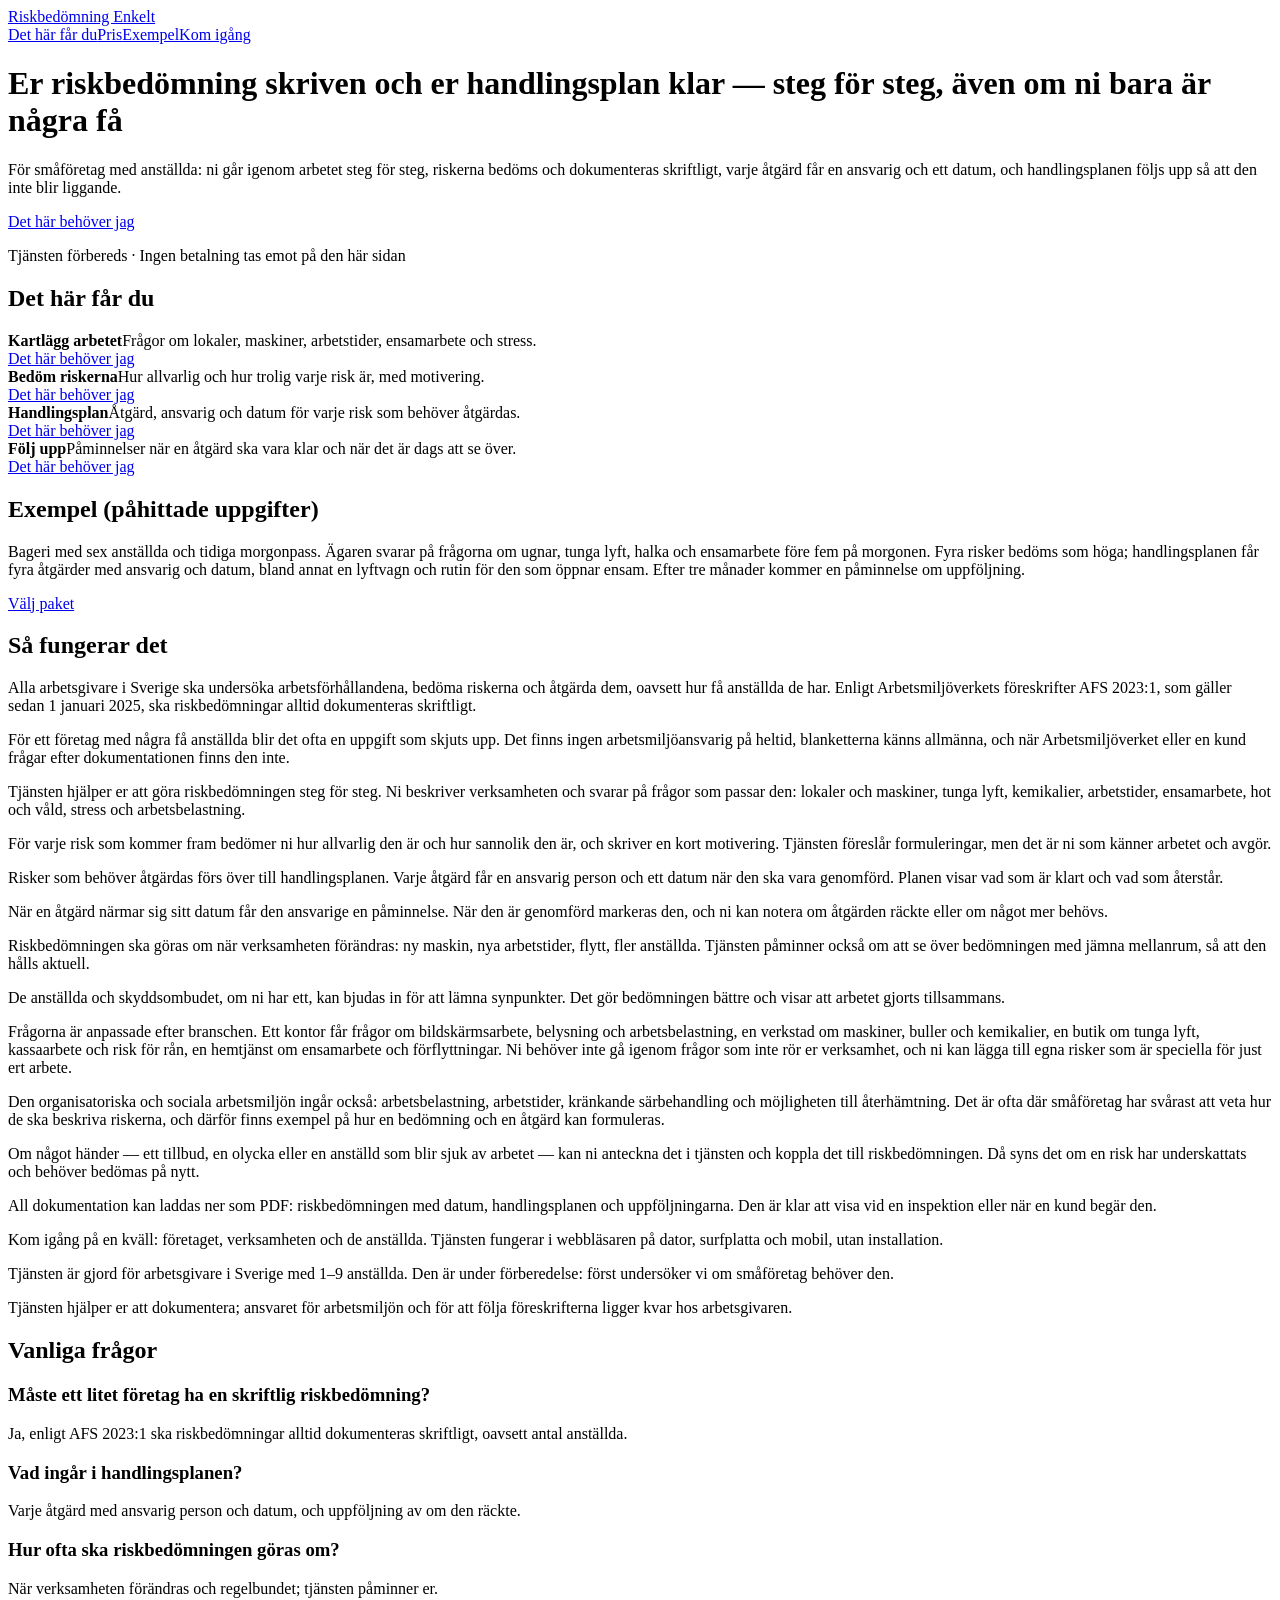
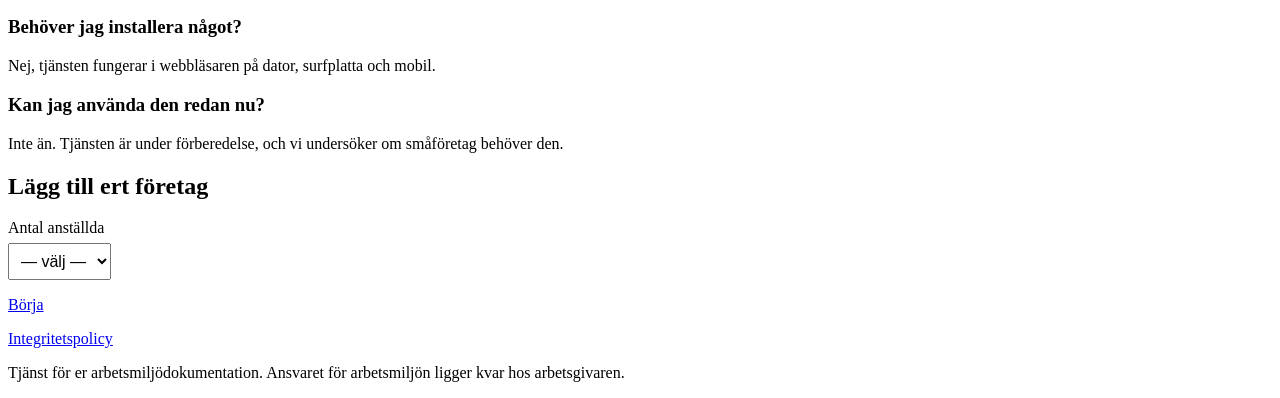
==== index.html @ e504e02d "Смок riskbedomning — комплект автора (_Гипотезы), публикация «Смоками» (органика, слово Владельца 14" ====
<!doctype html>
<html lang="sv-SE">
<head>
<meta charset="utf-8">
<!-- Google Tag Manager: код контейнера вставляет автор по заказу «Смоков» (СМ-09) -->
<meta name="viewport" content="width=device-width,initial-scale=1">
<link rel="canonical" href="https://riskbedomning.dokufolio.com/">
<title>Riskbedömning och handlingsplan för små företag</title>
<meta name="description" content="För arbetsgivare med 1–9 anställda: skriftlig riskbedömning och handlingsplan enligt AFS 2023:1, steg för steg, med påminnelser och uppföljning.">
<link rel="icon" href="favicon.svg">
<link rel="stylesheet" href="style.css">
<script src="smoke.js" defer></script>
<!-- faq-jsonld:start -->
<script type="application/ld+json">
{
 "@context": "https://schema.org",
 "@type": "FAQPage",
 "mainEntity": [
  {
   "@type": "Question",
   "name": "Måste ett litet företag ha en skriftlig riskbedömning?",
   "acceptedAnswer": {
    "@type": "Answer",
    "text": "Ja, enligt AFS 2023:1 ska riskbedömningar alltid dokumenteras skriftligt, oavsett antal anställda."
   }
  },
  {
   "@type": "Question",
   "name": "Vad ingår i handlingsplanen?",
   "acceptedAnswer": {
    "@type": "Answer",
    "text": "Varje åtgärd med ansvarig person och datum, och uppföljning av om den räckte."
   }
  },
  {
   "@type": "Question",
   "name": "Hur ofta ska riskbedömningen göras om?",
   "acceptedAnswer": {
    "@type": "Answer",
    "text": "När verksamheten förändras och regelbundet; tjänsten påminner er."
   }
  },
  {
   "@type": "Question",
   "name": "Behöver jag installera något?",
   "acceptedAnswer": {
    "@type": "Answer",
    "text": "Nej, tjänsten fungerar i webbläsaren på dator, surfplatta och mobil."
   }
  },
  {
   "@type": "Question",
   "name": "Kan jag använda den redan nu?",
   "acceptedAnswer": {
    "@type": "Answer",
    "text": "Inte än. Tjänsten är under förberedelse, och vi undersöker om småföretag behöver den."
   }
  }
 ]
}
</script>
<!-- faq-jsonld:end -->
</head>
<body>
<!-- Google Tag Manager (noscript): по заказу «Смоков» (СМ-09) -->

<header><div class="wrap">
  <div class="logo"><a href="index.html" data-ev="click_logo_home">Riskbedömning Enkelt</a></div>
  <nav class="top"><a href="#vad" data-ev="click_nav_vad">Det här får du</a><a href="price.html" data-ev="click_nav_pris">Pris</a><a href="#exempel" data-ev="click_nav_exempel">Exempel</a><a href="#start" data-ev="click_nav_start">Kom igång</a></nav>
</div></header>

<div class="wrap">
  <div class="hero">
    <h1>Er riskbedömning skriven och er handlingsplan klar — steg för steg, även om ni bara är några få</h1>
    <p class="sub">För småföretag med anställda: ni går igenom arbetet steg för steg, riskerna bedöms och dokumenteras skriftligt, varje åtgärd får en ansvarig och ett datum, och handlingsplanen följs upp så att den inte blir liggande.</p>
    <a class="cta" href="price.html" data-ev="cta_click">Det här behöver jag</a>
    <p class="cta-note">Tjänsten förbereds · Ingen betalning tas emot på den här sidan</p>
  </div>

  <section id="vad" data-view="features_view">
    <h2>Det här får du</h2>
    <div class="grid">
      <div class="card"><b>Kartlägg arbetet</b><span>Frågor om lokaler, maskiner, arbetstider, ensamarbete och stress.</span><br><a class="btn" href="price.html" data-ev="feature_kartlagg">Det här behöver jag</a></div>
      <div class="card"><b>Bedöm riskerna</b><span>Hur allvarlig och hur trolig varje risk är, med motivering.</span><br><a class="btn" href="price.html" data-ev="feature_bedom">Det här behöver jag</a></div>
      <div class="card"><b>Handlingsplan</b><span>Åtgärd, ansvarig och datum för varje risk som behöver åtgärdas.</span><br><a class="btn" href="price.html" data-ev="feature_plan">Det här behöver jag</a></div>
      <div class="card"><b>Följ upp</b><span>Påminnelser när en åtgärd ska vara klar och när det är dags att se över.</span><br><a class="btn" href="price.html" data-ev="feature_folj">Det här behöver jag</a></div>
    </div>
  </section>

  <section id="exempel" data-view="example_view">
    <h2>Exempel (påhittade uppgifter)</h2>
    <p class="fine">Bageri med sex anställda och tidiga morgonpass. Ägaren svarar på frågorna om ugnar, tunga lyft, halka och ensamarbete före fem på morgonen. Fyra risker bedöms som höga; handlingsplanen får fyra åtgärder med ansvarig och datum, bland annat en lyftvagn och rutin för den som öppnar ensam. Efter tre månader kommer en påminnelse om uppföljning.</p>
    <a class="cta" href="price.html" data-ev="click_cta_after_example">Välj paket</a>
  </section>
<!-- seo-tekst:start -->
  <section id="opis">
    <h2>Så fungerar det</h2>
    <p>Alla arbetsgivare i Sverige ska undersöka arbetsförhållandena, bedöma riskerna och åtgärda dem, oavsett hur få anställda de har. Enligt Arbetsmiljöverkets föreskrifter AFS 2023:1, som gäller sedan 1 januari 2025, ska riskbedömningar alltid dokumenteras skriftligt.</p>
    <p>För ett företag med några få anställda blir det ofta en uppgift som skjuts upp. Det finns ingen arbetsmiljöansvarig på heltid, blanketterna känns allmänna, och när Arbetsmiljöverket eller en kund frågar efter dokumentationen finns den inte.</p>
    <p>Tjänsten hjälper er att göra riskbedömningen steg för steg. Ni beskriver verksamheten och svarar på frågor som passar den: lokaler och maskiner, tunga lyft, kemikalier, arbetstider, ensamarbete, hot och våld, stress och arbetsbelastning.</p>
    <p>För varje risk som kommer fram bedömer ni hur allvarlig den är och hur sannolik den är, och skriver en kort motivering. Tjänsten föreslår formuleringar, men det är ni som känner arbetet och avgör.</p>
    <p>Risker som behöver åtgärdas förs över till handlingsplanen. Varje åtgärd får en ansvarig person och ett datum när den ska vara genomförd. Planen visar vad som är klart och vad som återstår.</p>
    <p>När en åtgärd närmar sig sitt datum får den ansvarige en påminnelse. När den är genomförd markeras den, och ni kan notera om åtgärden räckte eller om något mer behövs.</p>
    <p>Riskbedömningen ska göras om när verksamheten förändras: ny maskin, nya arbetstider, flytt, fler anställda. Tjänsten påminner också om att se över bedömningen med jämna mellanrum, så att den hålls aktuell.</p>
    <p>De anställda och skyddsombudet, om ni har ett, kan bjudas in för att lämna synpunkter. Det gör bedömningen bättre och visar att arbetet gjorts tillsammans.</p>
    <p>Frågorna är anpassade efter branschen. Ett kontor får frågor om bildskärmsarbete, belysning och arbetsbelastning, en verkstad om maskiner, buller och kemikalier, en butik om tunga lyft, kassaarbete och risk för rån, en hemtjänst om ensamarbete och förflyttningar. Ni behöver inte gå igenom frågor som inte rör er verksamhet, och ni kan lägga till egna risker som är speciella för just ert arbete.</p>
    <p>Den organisatoriska och sociala arbetsmiljön ingår också: arbetsbelastning, arbetstider, kränkande särbehandling och möjligheten till återhämtning. Det är ofta där småföretag har svårast att veta hur de ska beskriva riskerna, och därför finns exempel på hur en bedömning och en åtgärd kan formuleras.</p>
    <p>Om något händer — ett tillbud, en olycka eller en anställd som blir sjuk av arbetet — kan ni anteckna det i tjänsten och koppla det till riskbedömningen. Då syns det om en risk har underskattats och behöver bedömas på nytt.</p>
    <p>All dokumentation kan laddas ner som PDF: riskbedömningen med datum, handlingsplanen och uppföljningarna. Den är klar att visa vid en inspektion eller när en kund begär den.</p>
    <p>Kom igång på en kväll: företaget, verksamheten och de anställda. Tjänsten fungerar i webbläsaren på dator, surfplatta och mobil, utan installation.</p>
    <p>Tjänsten är gjord för arbetsgivare i Sverige med 1–9 anställda. Den är under förberedelse: först undersöker vi om småföretag behöver den.</p>
    <p>Tjänsten hjälper er att dokumentera; ansvaret för arbetsmiljön och för att följa föreskrifterna ligger kvar hos arbetsgivaren.</p>
  </section>
  <section id="faq">
    <h2>Vanliga frågor</h2>
    <h3>Måste ett litet företag ha en skriftlig riskbedömning?</h3>
    <p>Ja, enligt AFS 2023:1 ska riskbedömningar alltid dokumenteras skriftligt, oavsett antal anställda.</p>
    <h3>Vad ingår i handlingsplanen?</h3>
    <p>Varje åtgärd med ansvarig person och datum, och uppföljning av om den räckte.</p>
    <h3>Hur ofta ska riskbedömningen göras om?</h3>
    <p>När verksamheten förändras och regelbundet; tjänsten påminner er.</p>
    <h3>Behöver jag installera något?</h3>
    <p>Nej, tjänsten fungerar i webbläsaren på dator, surfplatta och mobil.</p>
    <h3>Kan jag använda den redan nu?</h3>
    <p>Inte än. Tjänsten är under förberedelse, och vi undersöker om småföretag behöver den.</p>
  </section>
<!-- seo-tekst:end -->
  <section id="start" data-view="start_view">
    <h2>Lägg till ert företag</h2>
    <p><label>Antal anställda<br><select data-ev-focus="form_start" style="margin-top:6px;padding:8px;font-size:16px"><option value="">— välj —</option><option>1–3</option><option>4–6</option><option>7–9</option><option>Fler än 9</option></select></label></p>
    <a class="cta" href="price.html" data-ev="form_submit_click">Börja</a>
  </section>
</div>

<footer><div class="wrap">
  <p><a href="privacy.html" data-ev="click_legal_privacy">Integritetspolicy</a></p>
  <p class="muted">Tjänst för er arbetsmiljödokumentation. Ansvaret för arbetsmiljön ligger kvar hos arbetsgivaren.</p>
</div></footer>

</body>
</html>
---- style.css ----
/* Общая база смоков (СМ-23): стиль — один на все смоки, правит «Смоки» в super-romeo/smoki-base. */
@import url("https://super-romeo.github.io/smoki-base/v1/style.css");
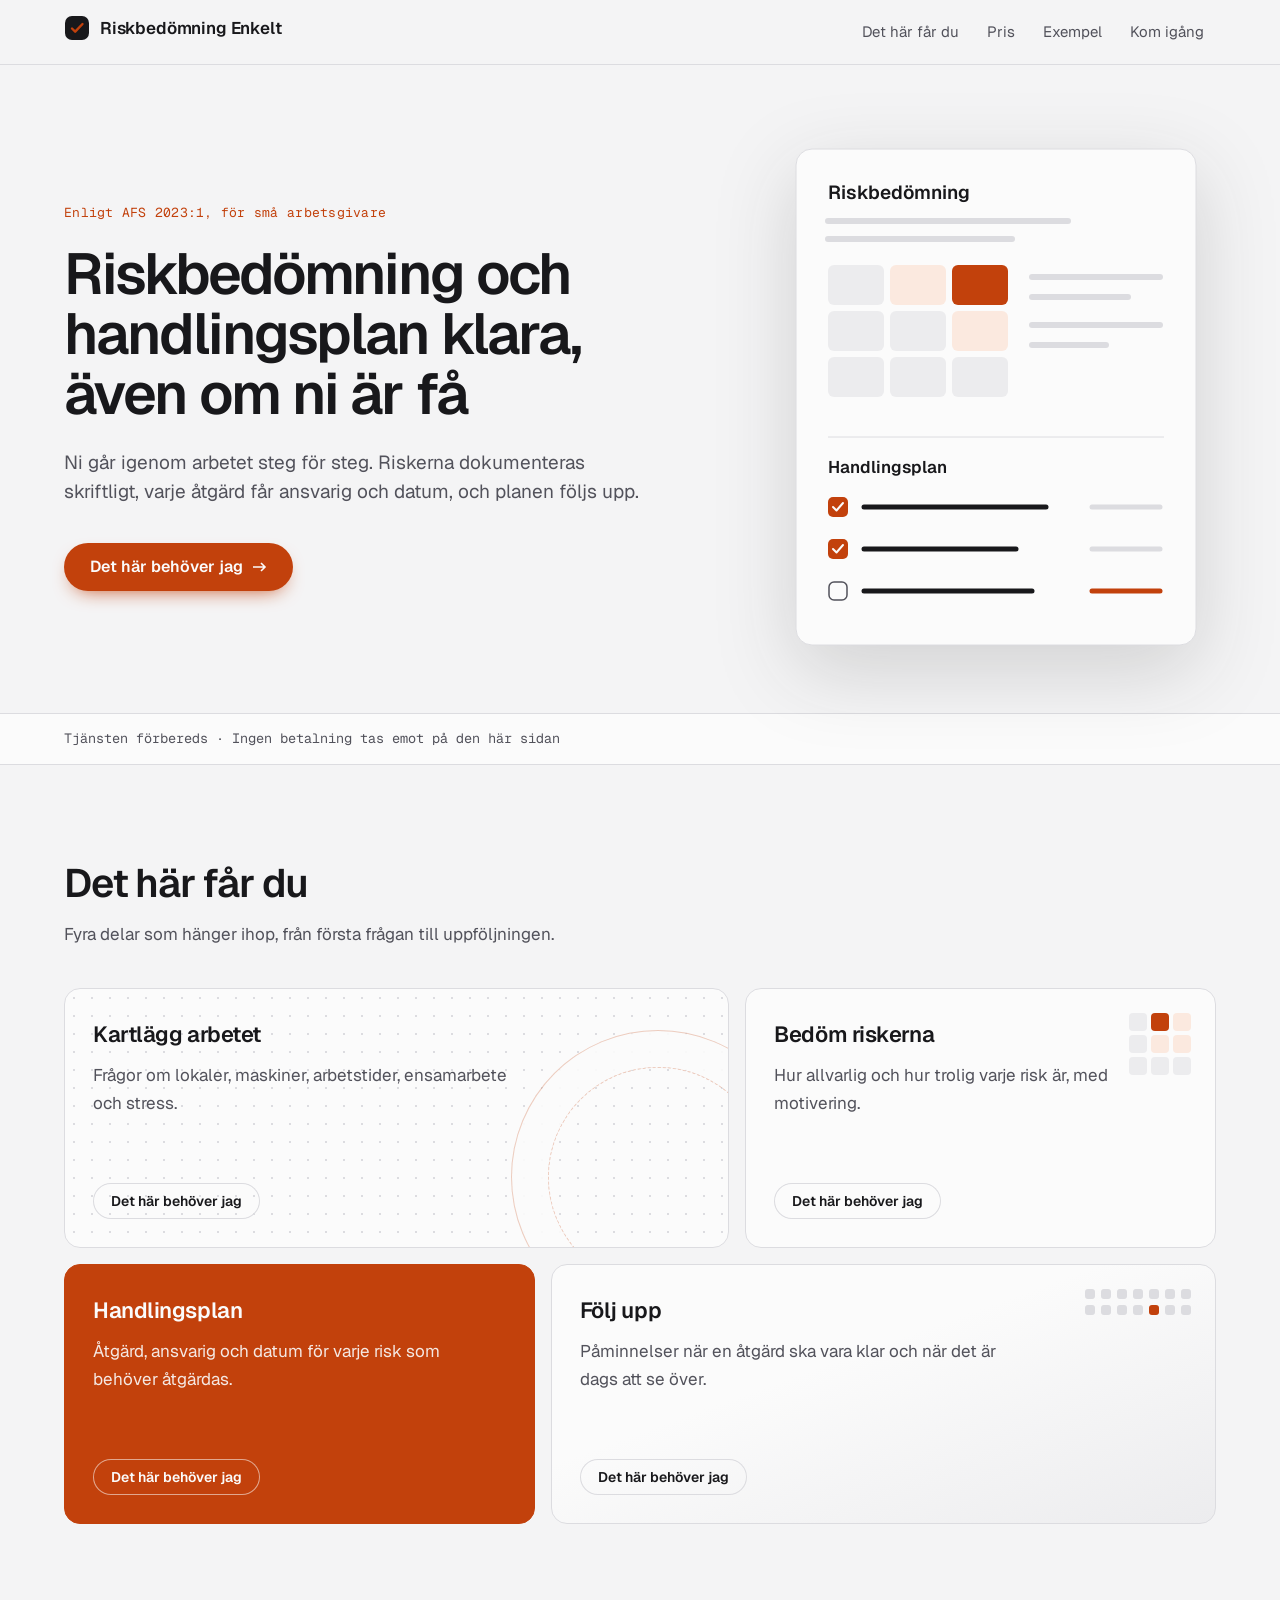
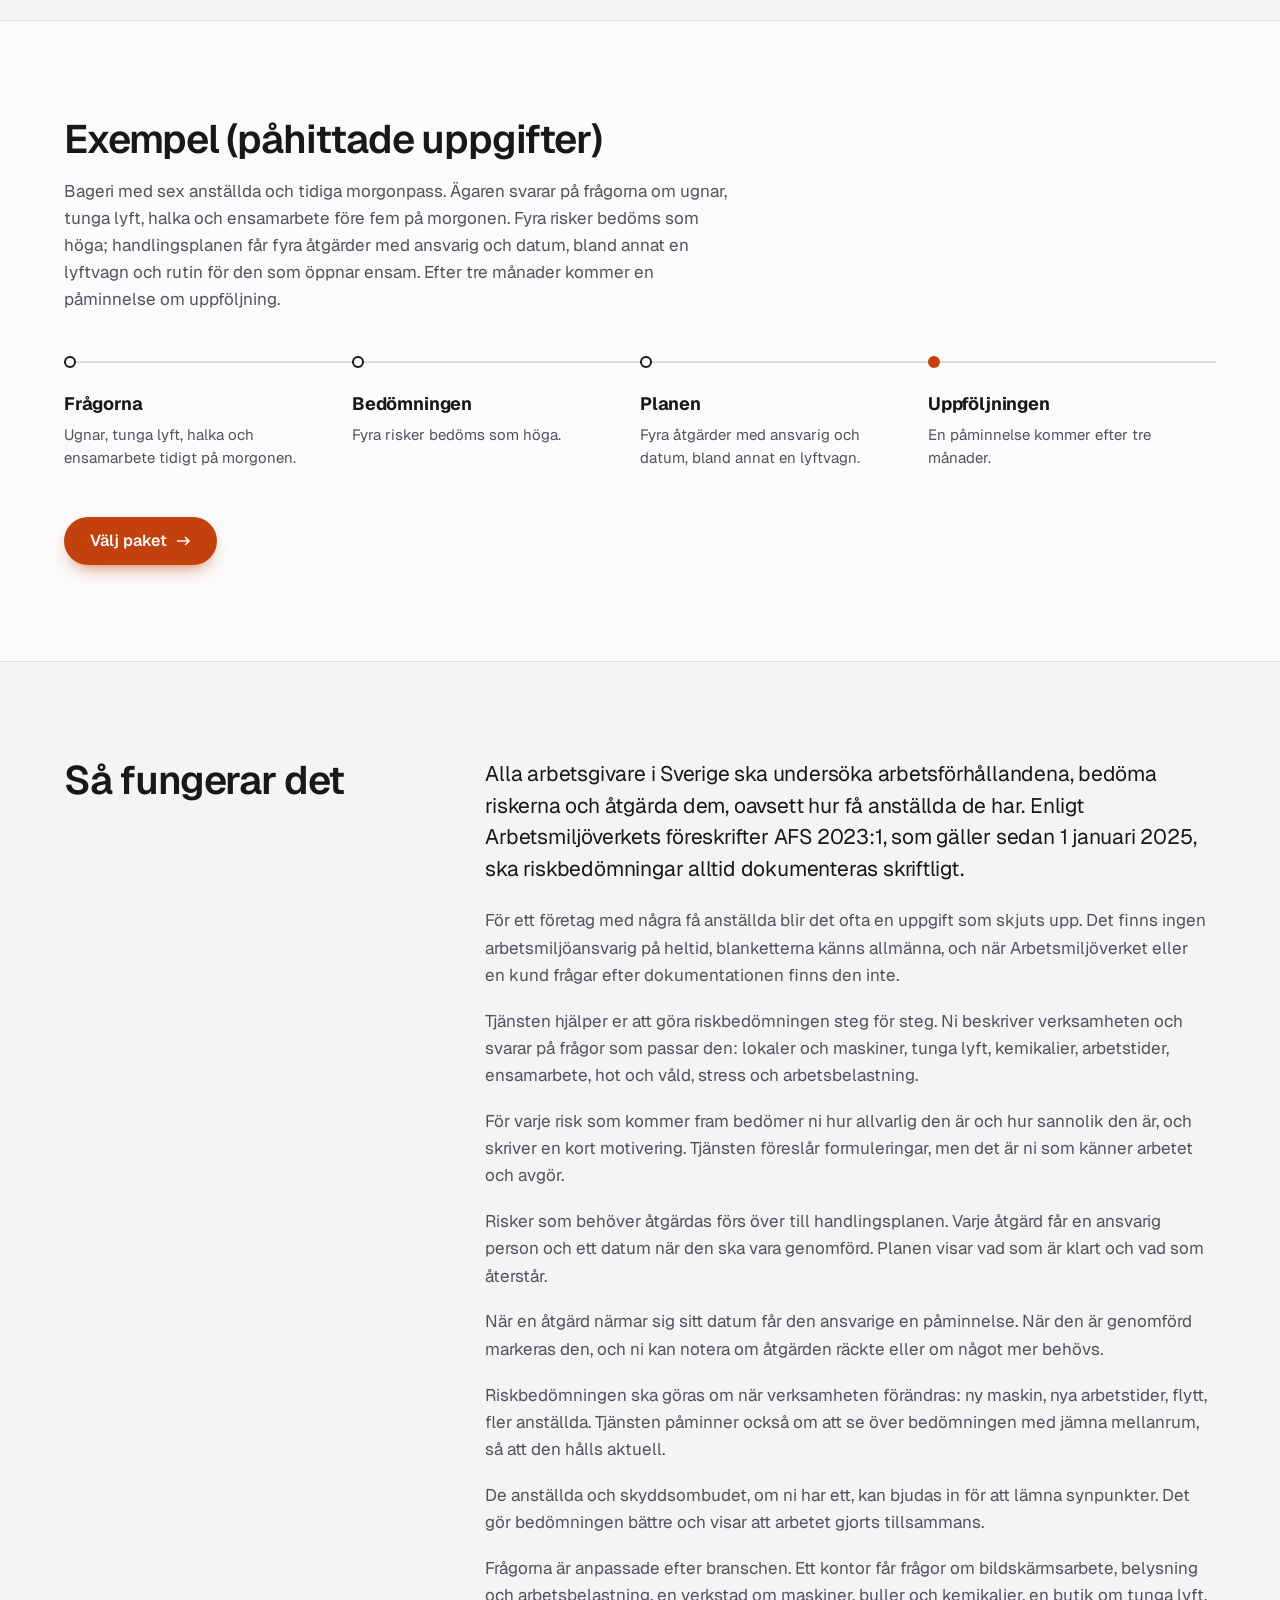
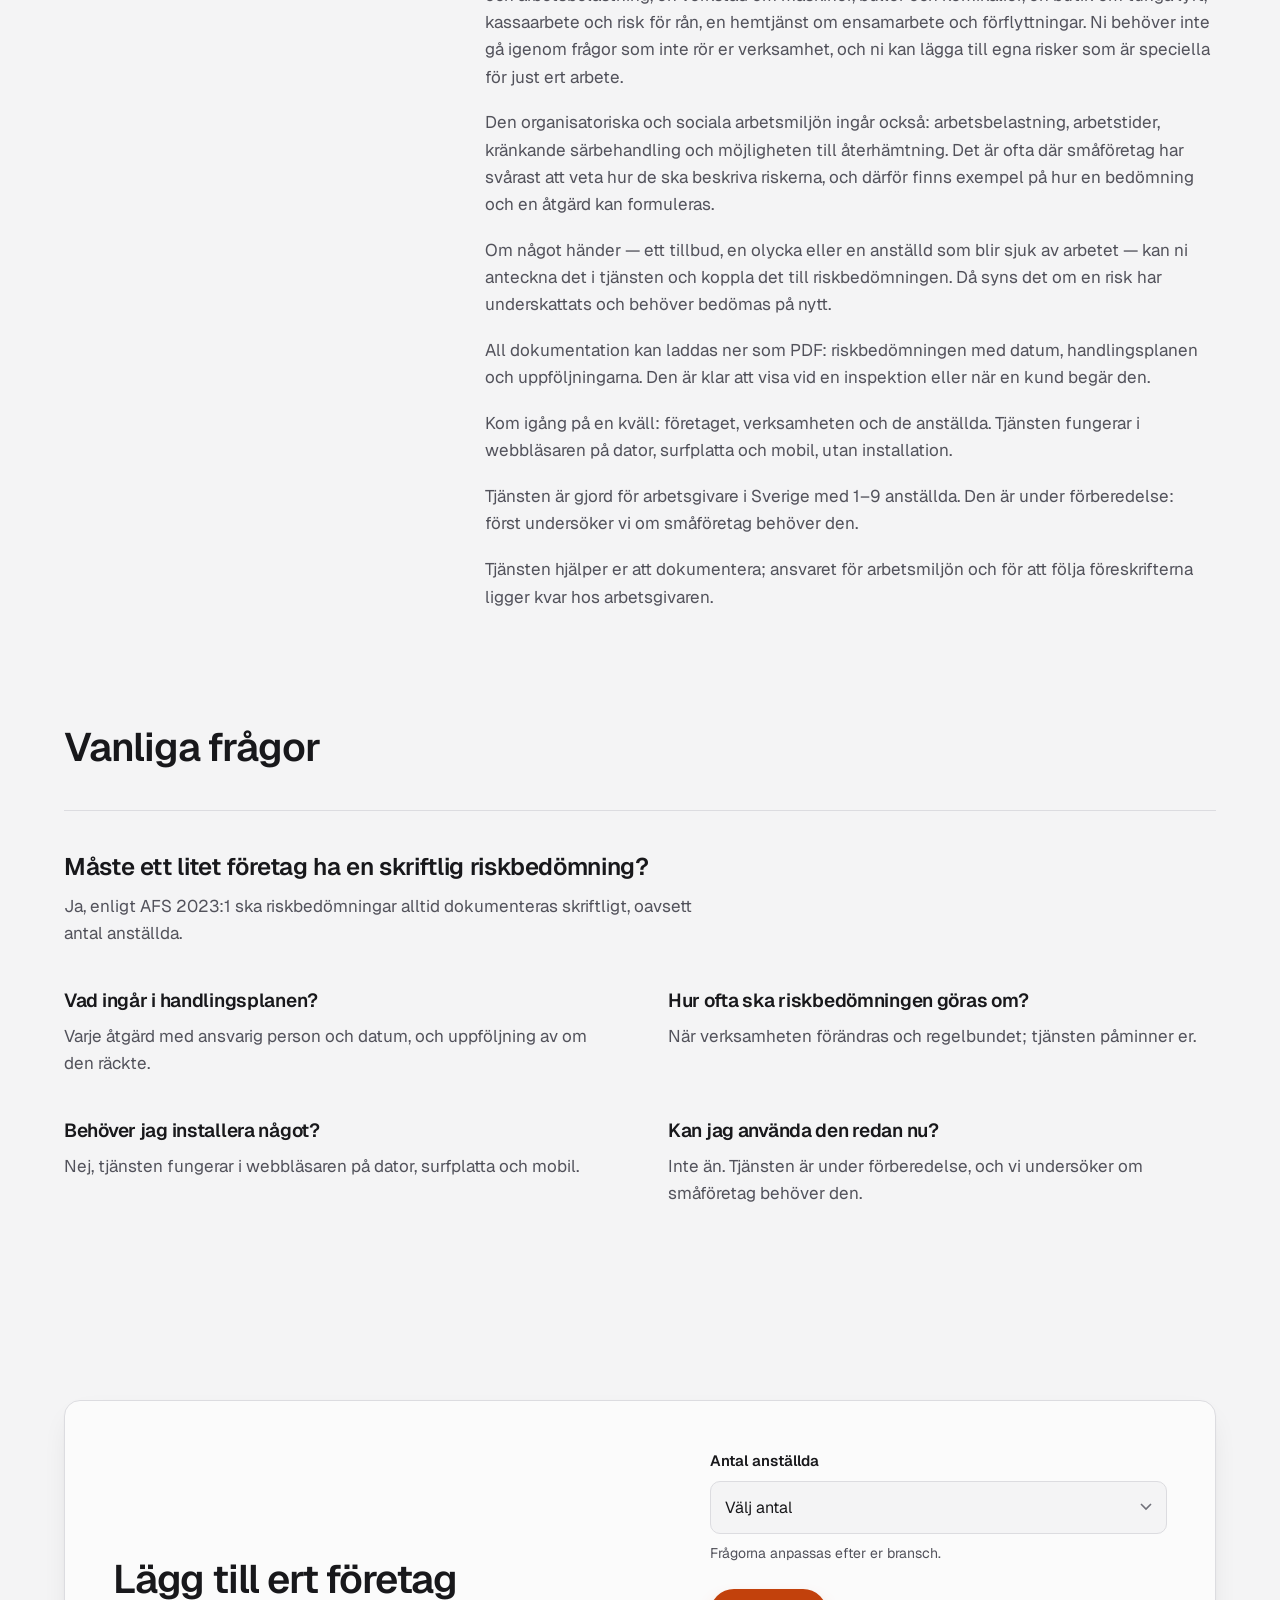
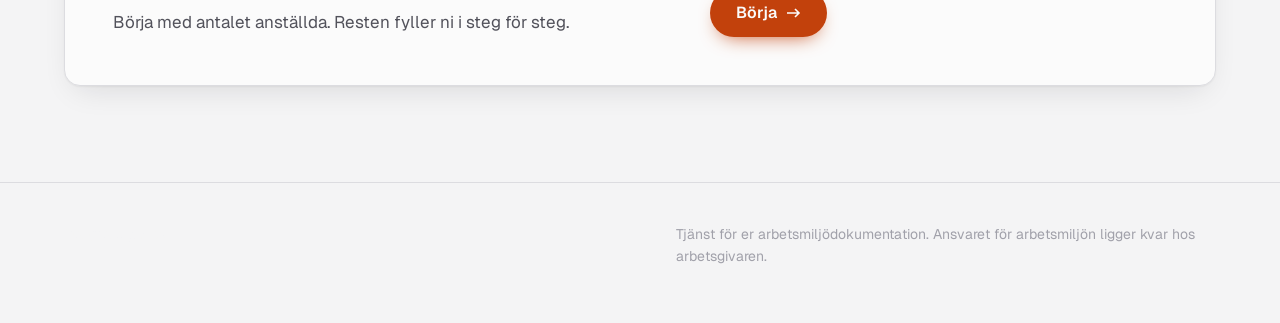
==== commit 82b9902d: "Главная: чистый стиль «taste v2» — вариант для выбора Владельцем (09.11.2026)" ====
--- a/index.html
+++ b/index.html
@@ -2,13 +2,23 @@
 <html lang="sv-SE">
 <head>
 <meta charset="utf-8">
-<!-- Google Tag Manager: код контейнера вставляет автор по заказу «Смоков» (СМ-09) -->
+<!-- Google Tag Manager -->
+<script>(function(w,d,s,l,i){w[l]=w[l]||[];w[l].push({'gtm.start':
+new Date().getTime(),event:'gtm.js'});var f=d.getElementsByTagName(s)[0],
+j=d.createElement(s),dl=l!='dataLayer'?'&l='+l:'';j.async=true;j.src=
+'https://www.googletagmanager.com/gtm.js?id='+i+dl;f.parentNode.insertBefore(j,f);
+})(window,document,'script','dataLayer','GTM-N4CNMSP7');</script>
+<!-- End Google Tag Manager -->
 <meta name="viewport" content="width=device-width,initial-scale=1">
 <link rel="canonical" href="https://riskbedomning.dokufolio.com/">
 <title>Riskbedömning och handlingsplan för små företag</title>
 <meta name="description" content="För arbetsgivare med 1–9 anställda: skriftlig riskbedömning och handlingsplan enligt AFS 2023:1, steg för steg, med påminnelser och uppföljning.">
 <link rel="icon" href="favicon.svg">
 <link rel="stylesheet" href="style.css">
+<link rel="preconnect" href="https://fonts.googleapis.com">
+<link rel="preconnect" href="https://fonts.gstatic.com" crossorigin>
+<link rel="stylesheet" href="https://fonts.googleapis.com/css2?family=Geist:wght@400;500;600&family=Geist+Mono:wght@400;500&display=swap">
+<link rel="stylesheet" href="variant.css">
 <script src="smoke.js" defer></script>
 <!-- faq-jsonld:start -->
 <script type="application/ld+json">
@@ -62,39 +72,102 @@
 <!-- faq-jsonld:end -->
 </head>
 <body>
-<!-- Google Tag Manager (noscript): по заказу «Смоков» (СМ-09) -->
-
-<header><div class="wrap">
-  <div class="logo"><a href="index.html" data-ev="click_logo_home">Riskbedömning Enkelt</a></div>
+<!-- Google Tag Manager (noscript) -->
+<noscript><iframe src="https://www.googletagmanager.com/ns.html?id=GTM-N4CNMSP7"
+height="0" width="0" style="display:none;visibility:hidden"></iframe></noscript>
+<!-- End Google Tag Manager (noscript) -->
+
+<header class="site-head"><div class="wrap">
+  <div class="logo"><a href="index.html" data-ev="click_logo_home"><svg width="26" height="26" viewBox="0 0 26 26" aria-hidden="true"><rect x="1" y="1" width="24" height="24" rx="7" class="lg-bg"/><path d="M8 13.5l3.2 3.2L18.5 9" fill="none" class="lg-ck" stroke-width="2.4" stroke-linecap="round" stroke-linejoin="round"/></svg>Riskbedömning Enkelt</a></div>
   <nav class="top"><a href="#vad" data-ev="click_nav_vad">Det här får du</a><a href="price.html" data-ev="click_nav_pris">Pris</a><a href="#exempel" data-ev="click_nav_exempel">Exempel</a><a href="#start" data-ev="click_nav_start">Kom igång</a></nav>
 </div></header>
 
+<main>
 <div class="wrap">
   <div class="hero">
-    <h1>Er riskbedömning skriven och er handlingsplan klar — steg för steg, även om ni bara är några få</h1>
-    <p class="sub">För småföretag med anställda: ni går igenom arbetet steg för steg, riskerna bedöms och dokumenteras skriftligt, varje åtgärd får en ansvarig och ett datum, och handlingsplanen följs upp så att den inte blir liggande.</p>
-    <a class="cta" href="price.html" data-ev="cta_click">Det här behöver jag</a>
-    <p class="cta-note">Tjänsten förbereds · Ingen betalning tas emot på den här sidan</p>
+    <div class="hero-copy">
+      <p class="eyebrow" style="--i:0">Enligt AFS 2023:1, för små arbetsgivare</p>
+      <h1 style="--i:1">Riskbedömning och handlingsplan klara, även om ni är få</h1>
+      <p class="sub" style="--i:2">Ni går igenom arbetet steg för steg. Riskerna dokumenteras skriftligt, varje åtgärd får ansvarig och datum, och planen följs upp.</p>
+      <a class="cta" style="--i:3" href="price.html" data-ev="cta_click">Det här behöver jag</a>
+    </div>
+    <figure class="doc" aria-hidden="true">
+      <svg viewBox="0 0 440 520" role="presentation">
+        <rect class="paper" x="20" y="12" width="400" height="496" rx="16" stroke-width="1"/>
+        <text x="52" y="62" class="inkfill" font-size="19" font-weight="600">Riskbedömning</text>
+        <line class="soft draw" x1="52" y1="84" x2="300" y2="84" stroke-width="6" stroke-linecap="round" style="--d:0"/>
+        <line class="soft draw" x1="52" y1="102" x2="236" y2="102" stroke-width="6" stroke-linecap="round" style="--d:1"/>
+        <g transform="translate(52 128)">
+          <rect class="c1 pop" x="0" y="0" width="56" height="40" rx="6" style="--d:0"/>
+          <rect class="c2 pop" x="62" y="0" width="56" height="40" rx="6" style="--d:1"/>
+          <rect class="c3 pop" x="124" y="0" width="56" height="40" rx="6" style="--d:2"/>
+          <rect class="c1 pop" x="0" y="46" width="56" height="40" rx="6" style="--d:3"/>
+          <rect class="c1 pop" x="62" y="46" width="56" height="40" rx="6" style="--d:4"/>
+          <rect class="c2 pop" x="124" y="46" width="56" height="40" rx="6" style="--d:5"/>
+          <rect class="c1 pop" x="0" y="92" width="56" height="40" rx="6" style="--d:6"/>
+          <rect class="c1 pop" x="62" y="92" width="56" height="40" rx="6" style="--d:7"/>
+          <rect class="c1 pop" x="124" y="92" width="56" height="40" rx="6" style="--d:8"/>
+        </g>
+        <line class="soft draw" x1="256" y1="140" x2="384" y2="140" stroke-width="6" stroke-linecap="round" style="--d:2"/>
+        <line class="soft draw" x1="256" y1="160" x2="352" y2="160" stroke-width="6" stroke-linecap="round" style="--d:3"/>
+        <line class="soft draw" x1="256" y1="188" x2="384" y2="188" stroke-width="6" stroke-linecap="round" style="--d:4"/>
+        <line class="soft draw" x1="256" y1="208" x2="330" y2="208" stroke-width="6" stroke-linecap="round" style="--d:5"/>
+        <line class="soft" x1="52" y1="300" x2="388" y2="300" stroke-width="1"/>
+        <text x="52" y="336" class="inkfill" font-size="17" font-weight="600">Handlingsplan</text>
+        <g>
+          <rect x="52" y="360" width="20" height="20" rx="5" class="c3"/>
+          <path d="M57 370l3.5 3.5L67 366" fill="none" class="chk" stroke-width="2" stroke-linecap="round" stroke-linejoin="round"/>
+          <line class="ink draw" x1="88" y1="370" x2="270" y2="370" stroke-width="5" stroke-linecap="round" style="--d:6"/>
+          <line class="soft" x1="316" y1="370" x2="384" y2="370" stroke-width="5" stroke-linecap="round"/>
+          <rect x="52" y="402" width="20" height="20" rx="5" class="c3"/>
+          <path d="M57 412l3.5 3.5L67 408" fill="none" class="chk" stroke-width="2" stroke-linecap="round" stroke-linejoin="round"/>
+          <line class="ink draw" x1="88" y1="412" x2="240" y2="412" stroke-width="5" stroke-linecap="round" style="--d:7"/>
+          <line class="soft" x1="316" y1="412" x2="384" y2="412" stroke-width="5" stroke-linecap="round"/>
+          <rect x="53" y="445" width="18" height="18" rx="5" fill="none" class="box" stroke-width="1.5"/>
+          <line class="ink draw" x1="88" y1="454" x2="256" y2="454" stroke-width="5" stroke-linecap="round" style="--d:8"/>
+          <line class="acc draw" x1="316" y1="454" x2="384" y2="454" stroke-width="5" stroke-linecap="round" style="--d:9"/>
+        </g>
+      </svg>
+    </figure>
   </div>
-
+</div>
+
+<div class="note-band"><div class="wrap">
+  <p class="cta-note">Tjänsten förbereds · Ingen betalning tas emot på den här sidan</p>
+</div></div>
+
+<div class="wrap">
   <section id="vad" data-view="features_view">
     <h2>Det här får du</h2>
-    <div class="grid">
-      <div class="card"><b>Kartlägg arbetet</b><span>Frågor om lokaler, maskiner, arbetstider, ensamarbete och stress.</span><br><a class="btn" href="price.html" data-ev="feature_kartlagg">Det här behöver jag</a></div>
-      <div class="card"><b>Bedöm riskerna</b><span>Hur allvarlig och hur trolig varje risk är, med motivering.</span><br><a class="btn" href="price.html" data-ev="feature_bedom">Det här behöver jag</a></div>
-      <div class="card"><b>Handlingsplan</b><span>Åtgärd, ansvarig och datum för varje risk som behöver åtgärdas.</span><br><a class="btn" href="price.html" data-ev="feature_plan">Det här behöver jag</a></div>
-      <div class="card"><b>Följ upp</b><span>Påminnelser när en åtgärd ska vara klar och när det är dags att se över.</span><br><a class="btn" href="price.html" data-ev="feature_folj">Det här behöver jag</a></div>
-    </div>
-  </section>
-
-  <section id="exempel" data-view="example_view">
+    <p class="lead">Fyra delar som hänger ihop, från första frågan till uppföljningen.</p>
+    <div class="bento">
+      <div class="tile t-map reveal"><b>Kartlägg arbetet</b><span>Frågor om lokaler, maskiner, arbetstider, ensamarbete och stress.</span><br><a class="btn" href="price.html" data-ev="feature_kartlagg">Det här behöver jag</a></div>
+      <div class="tile t-assess reveal"><div class="matrix" aria-hidden="true"><i></i><i></i><i></i><i></i><i></i><i></i><i></i><i></i><i></i></div><b>Bedöm riskerna</b><span>Hur allvarlig och hur trolig varje risk är, med motivering.</span><br><a class="btn" href="price.html" data-ev="feature_bedom">Det här behöver jag</a></div>
+      <div class="tile t-plan reveal"><b>Handlingsplan</b><span>Åtgärd, ansvarig och datum för varje risk som behöver åtgärdas.</span><br><a class="btn" href="price.html" data-ev="feature_plan">Det här behöver jag</a></div>
+      <div class="tile t-follow reveal"><div class="days" aria-hidden="true"><i></i><i></i><i></i><i></i><i></i><i></i><i></i><i></i><i></i><i></i><i></i><i></i><i></i><i></i></div><b>Följ upp</b><span>Påminnelser när en åtgärd ska vara klar och när det är dags att se över.</span><br><a class="btn" href="price.html" data-ev="feature_folj">Det här behöver jag</a></div>
+    </div>
+  </section>
+</div>
+
+<section id="exempel" class="example" data-view="example_view">
+  <div class="wrap">
     <h2>Exempel (påhittade uppgifter)</h2>
     <p class="fine">Bageri med sex anställda och tidiga morgonpass. Ägaren svarar på frågorna om ugnar, tunga lyft, halka och ensamarbete före fem på morgonen. Fyra risker bedöms som höga; handlingsplanen får fyra åtgärder med ansvarig och datum, bland annat en lyftvagn och rutin för den som öppnar ensam. Efter tre månader kommer en påminnelse om uppföljning.</p>
+    <ol class="flow">
+      <li class="reveal"><strong>Frågorna</strong><small>Ugnar, tunga lyft, halka och ensamarbete tidigt på morgonen.</small></li>
+      <li class="reveal"><strong>Bedömningen</strong><small>Fyra risker bedöms som höga.</small></li>
+      <li class="reveal"><strong>Planen</strong><small>Fyra åtgärder med ansvarig och datum, bland annat en lyftvagn.</small></li>
+      <li class="reveal"><strong>Uppföljningen</strong><small>En påminnelse kommer efter tre månader.</small></li>
+    </ol>
     <a class="cta" href="price.html" data-ev="click_cta_after_example">Välj paket</a>
-  </section>
+  </div>
+</section>
+
+<div class="wrap">
 <!-- seo-tekst:start -->
   <section id="opis">
     <h2>Så fungerar det</h2>
+    <div class="read">
     <p>Alla arbetsgivare i Sverige ska undersöka arbetsförhållandena, bedöma riskerna och åtgärda dem, oavsett hur få anställda de har. Enligt Arbetsmiljöverkets föreskrifter AFS 2023:1, som gäller sedan 1 januari 2025, ska riskbedömningar alltid dokumenteras skriftligt.</p>
     <p>För ett företag med några få anställda blir det ofta en uppgift som skjuts upp. Det finns ingen arbetsmiljöansvarig på heltid, blanketterna känns allmänna, och när Arbetsmiljöverket eller en kund frågar efter dokumentationen finns den inte.</p>
     <p>Tjänsten hjälper er att göra riskbedömningen steg för steg. Ni beskriver verksamheten och svarar på frågor som passar den: lokaler och maskiner, tunga lyft, kemikalier, arbetstider, ensamarbete, hot och våld, stress och arbetsbelastning.</p>
@@ -110,27 +183,39 @@
     <p>Kom igång på en kväll: företaget, verksamheten och de anställda. Tjänsten fungerar i webbläsaren på dator, surfplatta och mobil, utan installation.</p>
     <p>Tjänsten är gjord för arbetsgivare i Sverige med 1–9 anställda. Den är under förberedelse: först undersöker vi om småföretag behöver den.</p>
     <p>Tjänsten hjälper er att dokumentera; ansvaret för arbetsmiljön och för att följa föreskrifterna ligger kvar hos arbetsgivaren.</p>
+    </div>
   </section>
   <section id="faq">
     <h2>Vanliga frågor</h2>
-    <h3>Måste ett litet företag ha en skriftlig riskbedömning?</h3>
-    <p>Ja, enligt AFS 2023:1 ska riskbedömningar alltid dokumenteras skriftligt, oavsett antal anställda.</p>
-    <h3>Vad ingår i handlingsplanen?</h3>
-    <p>Varje åtgärd med ansvarig person och datum, och uppföljning av om den räckte.</p>
-    <h3>Hur ofta ska riskbedömningen göras om?</h3>
-    <p>När verksamheten förändras och regelbundet; tjänsten påminner er.</p>
-    <h3>Behöver jag installera något?</h3>
-    <p>Nej, tjänsten fungerar i webbläsaren på dator, surfplatta och mobil.</p>
-    <h3>Kan jag använda den redan nu?</h3>
-    <p>Inte än. Tjänsten är under förberedelse, och vi undersöker om småföretag behöver den.</p>
+    <div class="qa">
+    <div class="item"><h3>Måste ett litet företag ha en skriftlig riskbedömning?</h3>
+    <p>Ja, enligt AFS 2023:1 ska riskbedömningar alltid dokumenteras skriftligt, oavsett antal anställda.</p></div>
+    <div class="item"><h3>Vad ingår i handlingsplanen?</h3>
+    <p>Varje åtgärd med ansvarig person och datum, och uppföljning av om den räckte.</p></div>
+    <div class="item"><h3>Hur ofta ska riskbedömningen göras om?</h3>
+    <p>När verksamheten förändras och regelbundet; tjänsten påminner er.</p></div>
+    <div class="item"><h3>Behöver jag installera något?</h3>
+    <p>Nej, tjänsten fungerar i webbläsaren på dator, surfplatta och mobil.</p></div>
+    <div class="item"><h3>Kan jag använda den redan nu?</h3>
+    <p>Inte än. Tjänsten är under förberedelse, och vi undersöker om småföretag behöver den.</p></div>
+    </div>
   </section>
 <!-- seo-tekst:end -->
   <section id="start" data-view="start_view">
-    <h2>Lägg till ert företag</h2>
-    <p><label>Antal anställda<br><select data-ev-focus="form_start" style="margin-top:6px;padding:8px;font-size:16px"><option value="">— välj —</option><option>1–3</option><option>4–6</option><option>7–9</option><option>Fler än 9</option></select></label></p>
-    <a class="cta" href="price.html" data-ev="form_submit_click">Börja</a>
+    <div class="panel reveal">
+      <div>
+        <h2>Lägg till ert företag</h2>
+        <p class="lead">Börja med antalet anställda. Resten fyller ni i steg för steg.</p>
+      </div>
+      <div class="form">
+        <p><label for="antal">Antal anställda<br><select id="antal" data-ev-focus="form_start"><option value="">Välj antal</option><option>1-3</option><option>4-6</option><option>7-9</option><option>Fler än 9</option></select></label></p>
+        <span class="help">Frågorna anpassas efter er bransch.</span>
+        <a class="cta" href="price.html" data-ev="form_submit_click">Börja</a>
+      </div>
+    </div>
   </section>
 </div>
+</main>
 
 <footer><div class="wrap">
   <p><a href="privacy.html" data-ev="click_legal_privacy">Integritetspolicy</a></p>
--- a/variant.css
+++ b/variant.css
@@ -0,0 +1,277 @@
+/* design-taste-frontend-v2-experimental
+   Design read: B2B compliance landing for Swedish micro-employers (1-9 staff), trust-first but modern,
+   leaning toward native CSS, Geist + Geist Mono, monochrome zinc + one safety-orange accent.
+   Dials: DESIGN_VARIANCE 7 / MOTION_INTENSITY 5 / VISUAL_DENSITY 4.
+   Shape rule: buttons full-pill, cards and panels 16px, inputs 10px. One accent, locked. */
+
+:root {
+  --bg: #f4f4f5;
+  --surface: #fbfbfb;
+  --surface-2: #ececee;
+  --ink: #18181b;
+  --muted: #52525b;
+  --line: #dcdce0;
+  --accent: #c2410c;
+  --accent-ink: #fbfbfb;
+  --accent-soft: #fbe9df;
+  --accent-line: rgba(194, 65, 12, .28);
+  --shadow: 0 1px 2px rgba(24, 24, 27, .05), 0 12px 32px -12px rgba(24, 24, 27, .14);
+  --r-card: 16px;
+  --r-input: 10px;
+  --ease: cubic-bezier(.16, 1, .3, 1);
+  --sans: "Geist", ui-sans-serif, system-ui, -apple-system, "Segoe UI", Roboto, sans-serif;
+  --mono: "Geist Mono", ui-monospace, "SFMono-Regular", Consolas, monospace;
+  color-scheme: light dark;
+}
+
+@media (prefers-color-scheme: dark) {
+  :root {
+    --bg: #111113;
+    --surface: #19191c;
+    --surface-2: #222226;
+    --ink: #ececee;
+    --muted: #a1a1aa;
+    --line: #2e2e33;
+    --accent: #fb923c;
+    --accent-ink: #1c0d03;
+    --accent-soft: #2a1a10;
+    --accent-line: rgba(251, 146, 60, .32);
+    --shadow: 0 1px 2px rgba(0, 0, 0, .3), 0 16px 40px -16px rgba(0, 0, 0, .6);
+  }
+}
+
+*, *::before, *::after { box-sizing: border-box; }
+
+html { -webkit-text-size-adjust: 100%; scroll-behavior: smooth; }
+@media (prefers-reduced-motion: reduce) { html { scroll-behavior: auto; } }
+
+body {
+  margin: 0;
+  background: var(--bg);
+  color: var(--ink);
+  font-family: var(--sans);
+  font-size: 17px;
+  line-height: 1.6;
+  -webkit-font-smoothing: antialiased;
+  overflow-x: hidden;
+}
+
+a { color: inherit; }
+:focus-visible { outline: 2px solid var(--accent); outline-offset: 3px; border-radius: 6px; }
+
+.wrap { width: 100%; max-width: 1200px; margin: 0 auto; padding: 0 24px; }
+
+/* ---------- Header ---------- */
+.site-head {
+  position: sticky; top: 0; z-index: 20;
+  background: color-mix(in srgb, var(--bg) 86%, transparent);
+  backdrop-filter: saturate(160%) blur(12px);
+  -webkit-backdrop-filter: saturate(160%) blur(12px);
+  border-bottom: 1px solid var(--line);
+}
+.site-head .wrap { display: flex; align-items: center; justify-content: space-between; gap: 24px; min-height: 64px; }
+.logo { margin: 0; font-weight: 600; letter-spacing: -.01em; }
+.logo a { display: inline-flex; align-items: center; gap: 10px; text-decoration: none; }
+.logo svg { flex: none; }
+nav.top { display: flex; gap: 4px; flex-wrap: nowrap; }
+nav.top a {
+  text-decoration: none; font-size: 15px; color: var(--muted);
+  padding: 8px 12px; border-radius: 999px; white-space: nowrap;
+  transition: color .25s var(--ease), background-color .25s var(--ease);
+}
+nav.top a:hover { color: var(--ink); background: var(--surface-2); }
+
+/* ---------- Buttons ---------- */
+.cta, .btn {
+  display: inline-flex; align-items: center; gap: 10px;
+  text-decoration: none; white-space: nowrap; font-weight: 600;
+  border-radius: 999px; line-height: 1;
+  transition: transform .3s var(--ease), background-color .3s var(--ease), color .3s var(--ease), box-shadow .3s var(--ease);
+}
+.cta { background: var(--accent); color: var(--accent-ink); padding: 16px 26px; font-size: 16px; box-shadow: 0 8px 20px -10px var(--accent); }
+.cta::after { content: ""; width: 14px; height: 10px; background: currentColor;
+  -webkit-mask: url("data:image/svg+xml,%3Csvg xmlns='http://www.w3.org/2000/svg' viewBox='0 0 14 10'%3E%3Cpath d='M0 5h12M8 1l4 4-4 4' fill='none' stroke='black' stroke-width='1.6'/%3E%3C/svg%3E") center/contain no-repeat;
+          mask: url("data:image/svg+xml,%3Csvg xmlns='http://www.w3.org/2000/svg' viewBox='0 0 14 10'%3E%3Cpath d='M0 5h12M8 1l4 4-4 4' fill='none' stroke='black' stroke-width='1.6'/%3E%3C/svg%3E") center/contain no-repeat;
+  transition: transform .3s var(--ease); }
+.cta:hover { transform: translateY(-2px); }
+.cta:hover::after { transform: translateX(3px); }
+.cta:active, .btn:active { transform: translateY(1px) scale(.98); }
+.btn { font-size: 14px; padding: 11px 18px; background: transparent; color: var(--ink); box-shadow: inset 0 0 0 1px var(--line); }
+.btn:hover { box-shadow: inset 0 0 0 1px var(--ink); }
+
+/* ---------- Hero ---------- */
+.hero {
+  display: grid; grid-template-columns: minmax(0, 7fr) minmax(0, 5fr); gap: 56px; align-items: center;
+  padding: 72px 0 56px;
+}
+.hero-copy > * { margin: 0; }
+.eyebrow { font-family: var(--mono); font-size: 13px; color: var(--accent); letter-spacing: .02em; margin-bottom: 20px !important; }
+.hero h1 {
+  font-size: clamp(2.25rem, 1.2rem + 3.4vw, 3.6rem);
+  line-height: 1.04; letter-spacing: -.035em; font-weight: 600; max-width: 15ch; text-wrap: balance;
+}
+.hero .sub { margin-top: 24px !important; font-size: 19px; color: var(--muted); max-width: 46ch; line-height: 1.55; }
+.hero .cta { margin-top: 36px; }
+
+.doc { width: 100%; max-width: 440px; min-width: 0; margin: 0; justify-self: end; }
+.doc svg { display: block; width: 100%; height: auto; filter: drop-shadow(0 24px 40px rgba(24, 24, 27, .16)); }
+.doc .paper { fill: var(--surface); stroke: var(--line); }
+.doc .ink { stroke: var(--ink); }
+.doc .soft { stroke: var(--line); }
+.doc .muted { fill: var(--muted); }
+.doc .inkfill { fill: var(--ink); }
+.doc .c1 { fill: var(--surface-2); }
+.doc .c2 { fill: var(--accent-soft); }
+.doc .c3 { fill: var(--accent); }
+.doc .acc { stroke: var(--accent); }
+.doc text { font-family: var(--sans); }
+.doc .chk { stroke: var(--accent-ink); }
+.doc .box { stroke: var(--muted); }
+.logo .lg-bg { fill: var(--ink); }
+.logo .lg-ck { stroke: var(--accent); }
+
+/* status note band, kept directly under hero */
+.note-band { border-block: 1px solid var(--line); background: var(--surface); }
+.note-band .cta-note { margin: 0; padding: 14px 0; font-family: var(--mono); font-size: 13.5px; color: var(--muted); }
+
+/* ---------- Sections ---------- */
+section { padding: 96px 0; }
+section h2 { margin: 0 0 16px; font-size: clamp(1.75rem, 1.2rem + 1.6vw, 2.5rem); line-height: 1.12; letter-spacing: -.03em; font-weight: 600; text-wrap: balance; }
+.lead { color: var(--muted); max-width: 60ch; margin: 0; }
+
+/* Features: asymmetric bento, 4 items = 4 cells */
+.bento { display: grid; grid-template-columns: repeat(12, minmax(0, 1fr)); gap: 16px; margin-top: 40px; }
+.tile {
+  position: relative; overflow: hidden; border-radius: var(--r-card);
+  background: var(--surface); border: 1px solid var(--line);
+  padding: 28px; min-height: 260px;
+  display: flex; flex-direction: column; gap: 10px;
+  transition: transform .4s var(--ease), box-shadow .4s var(--ease);
+}
+.tile:hover { transform: translateY(-3px); box-shadow: var(--shadow); }
+.tile b { font-size: 22px; letter-spacing: -.02em; font-weight: 600; position: relative; }
+.tile span { color: var(--muted); max-width: 38ch; position: relative; }
+.tile .btn { margin-top: auto; align-self: flex-start; position: relative; }
+.tile br { display: none; }
+.t-map { grid-column: span 7;
+  background-image: radial-gradient(var(--line) 1.2px, transparent 1.2px); background-size: 18px 18px; background-color: var(--surface); }
+.t-map::before { content: ""; position: absolute; right: -40px; bottom: -40px; width: 220px; height: 220px; border-radius: 50%;
+  border: 1px dashed var(--accent-line); box-shadow: 0 0 0 36px var(--surface), 0 0 0 37px var(--accent-line); opacity: .9; }
+.t-assess { grid-column: span 5; }
+.t-assess .matrix { position: absolute; right: 24px; top: 24px; display: grid; grid-template-columns: repeat(3, 18px); gap: 4px; }
+.t-assess .matrix i { width: 18px; height: 18px; border-radius: 4px; background: var(--surface-2); }
+.t-assess .matrix i:nth-child(3), .t-assess .matrix i:nth-child(5), .t-assess .matrix i:nth-child(6) { background: var(--accent-soft); }
+.t-assess .matrix i:nth-child(2) { background: var(--accent); }
+.t-plan { grid-column: span 5; background: var(--accent); border-color: var(--accent); color: var(--accent-ink); }
+.t-plan span { color: var(--accent-ink); opacity: .9; }
+.t-plan .btn { color: var(--accent-ink); box-shadow: inset 0 0 0 1px color-mix(in srgb, var(--accent-ink) 55%, transparent); }
+.t-plan .btn:hover { box-shadow: inset 0 0 0 1px var(--accent-ink); }
+.t-follow { grid-column: span 7; background: linear-gradient(160deg, var(--surface) 40%, var(--surface-2)); }
+.t-follow .days { position: absolute; right: 24px; top: 24px; display: grid; grid-template-columns: repeat(7, 10px); gap: 6px; }
+.t-follow .days i { width: 10px; height: 10px; border-radius: 3px; background: var(--line); }
+.t-follow .days i:nth-child(12) { background: var(--accent); }
+
+/* Example: narrative + flow */
+.example { background: var(--surface); border-block: 1px solid var(--line); }
+.example .fine { margin: 0; max-width: 62ch; color: var(--muted); }
+.flow { list-style: none; margin: 48px 0; padding: 0; display: grid; grid-template-columns: repeat(4, minmax(0, 1fr)); gap: 0; counter-reset: f; }
+.flow li { position: relative; isolation: isolate; padding: 28px 24px 0 0; }
+.flow li::after { content: ""; position: absolute; top: -1px; left: 0; right: 0; height: 2px; background: var(--line); z-index: -1; }
+.flow li::before { content: ""; position: absolute; z-index: 1; top: -6px; left: 0; width: 12px; height: 12px; border-radius: 50%; background: var(--surface); border: 2px solid var(--ink); }
+.flow li:last-child::before { background: var(--accent); border-color: var(--accent); }
+.flow li strong { display: block; font-size: 18px; letter-spacing: -.01em; margin-bottom: 6px; }
+.flow li small { display: block; color: var(--muted); font-size: 15px; line-height: 1.5; }
+
+/* SEO text: sticky heading + reading column */
+#opis { display: grid; grid-template-columns: minmax(0, 4fr) minmax(0, 8fr); gap: 56px; align-items: start; }
+#opis h2 { position: sticky; top: 96px; }
+#opis .read p { margin: 0 0 1.1em; max-width: 66ch; color: var(--ink); }
+#opis .read p:first-child { font-size: 21px; line-height: 1.5; letter-spacing: -.01em; }
+#opis .read p:nth-child(n+2) { color: var(--muted); }
+
+/* FAQ: two-column question grid, first question spans wide */
+#faq { padding-top: 0; }
+#faq .qa { display: grid; grid-template-columns: repeat(2, minmax(0, 1fr)); gap: 40px 56px; margin-top: 40px; border-top: 1px solid var(--line); padding-top: 40px; }
+#faq .item:first-child { grid-column: 1 / -1; max-width: 820px; }
+#faq .item:first-child h3 { font-size: 24px; }
+#faq h3 { margin: 0 0 10px; font-size: 19px; font-weight: 600; letter-spacing: -.015em; line-height: 1.35; }
+#faq .item p { margin: 0; color: var(--muted); max-width: 60ch; }
+
+/* Start: form panel */
+#start .panel {
+  display: grid; grid-template-columns: minmax(0, 6fr) minmax(0, 5fr); gap: 48px; align-items: end;
+  background: var(--surface); border: 1px solid var(--line); border-radius: var(--r-card);
+  padding: 48px; box-shadow: var(--shadow);
+}
+#start .panel h2 { margin-bottom: 8px; }
+#start .form { display: flex; flex-direction: column; gap: 8px; }
+#start .form p { margin: 0; }
+#start label { display: flex; flex-direction: column; gap: 8px; font-weight: 600; font-size: 15px; }
+#start label br { display: none; }
+#start select {
+  appearance: none; -webkit-appearance: none; width: 100%;
+  font: inherit; font-weight: 400; font-size: 16px; color: var(--ink);
+  background: var(--bg) url("data:image/svg+xml,%3Csvg xmlns='http://www.w3.org/2000/svg' viewBox='0 0 12 8'%3E%3Cpath d='M1 1l5 5 5-5' fill='none' stroke='%2371717a' stroke-width='1.6'/%3E%3C/svg%3E") right 14px center/12px no-repeat;
+  border: 1px solid var(--line); border-radius: var(--r-input); padding: 13px 40px 13px 14px; margin: 0 !important;
+  transition: border-color .25s var(--ease);
+}
+#start select:hover { border-color: var(--muted); }
+#start select:focus-visible { outline: 2px solid var(--accent); outline-offset: 2px; border-color: var(--accent); }
+#start .help { color: var(--muted); font-size: 14px; }
+#start .cta { margin-top: 16px; align-self: flex-start; }
+
+/* Footer */
+footer { border-top: 1px solid var(--line); padding: 40px 0 56px; }
+footer .wrap { display: flex; justify-content: space-between; gap: 24px; flex-wrap: wrap; }
+footer p { margin: 0; font-size: 14px; }
+footer .muted { color: var(--muted); max-width: 60ch; }
+footer a { color: var(--ink); text-underline-offset: 3px; }
+
+/* ---------- Motion (gated) ---------- */
+@media (prefers-reduced-motion: no-preference) {
+  .hero-copy > * { animation: rise .9s var(--ease) both; animation-delay: calc(var(--i, 0) * 90ms); }
+  .doc { animation: rise 1.1s var(--ease) .25s both; }
+  .doc .draw { stroke-dasharray: 240; stroke-dashoffset: 240; animation: draw 1.2s var(--ease) forwards; animation-delay: calc(.7s + var(--d, 0) * 140ms); }
+  .doc .pop { transform-box: fill-box; transform-origin: center; animation: pop .6s var(--ease) both; animation-delay: calc(.9s + var(--d, 0) * 70ms); }
+  @supports (animation-timeline: view()) {
+    .reveal { animation: rise linear both; animation-timeline: view(); animation-range: entry 0% entry 40%; }
+  }
+}
+@keyframes rise { from { opacity: 0; transform: translateY(18px); } to { opacity: 1; transform: none; } }
+@keyframes draw { to { stroke-dashoffset: 0; } }
+@keyframes pop { from { opacity: 0; transform: scale(.6); } to { opacity: 1; transform: none; } }
+
+/* ---------- Mobile collapse ---------- */
+@media (max-width: 900px) {
+  .hero { grid-template-columns: minmax(0, 1fr); gap: 40px; padding: 48px 0 40px; }
+  .doc { justify-self: start; max-width: min(380px, 100%); }
+  #opis { grid-template-columns: 1fr; gap: 16px; }
+  #opis h2 { position: static; }
+  #start .panel { grid-template-columns: 1fr; gap: 24px; align-items: start; padding: 32px 24px; }
+}
+@media (max-width: 767px) {
+  .wrap { padding: 0 16px; }
+  .site-head .wrap { flex-direction: column; align-items: flex-start; gap: 4px; padding-top: 10px; padding-bottom: 8px; }
+  nav.top { flex-wrap: wrap; margin-left: -12px; }
+  nav.top a { font-size: 14px; padding: 6px 10px; }
+  section { padding: 64px 0; }
+  .hero .sub { font-size: 17px; }
+  .bento { grid-template-columns: 1fr; }
+  .tile { grid-column: auto; min-height: 0; padding: 24px; }
+  .tile .btn { margin-top: 12px; }
+  .t-assess .matrix, .t-follow .days { position: static; margin-bottom: 8px; }
+  .flow { grid-template-columns: 1fr; margin: 32px 0; }
+  .flow li { padding: 0 0 28px 28px; }
+  .flow li::after { top: 0; bottom: 0; left: 4px; right: auto; width: 2px; height: auto; }
+  .flow li::before { top: 4px; left: -1px; }
+  .flow li:last-child { padding-bottom: 0; }
+  #opis .read p:first-child { font-size: 19px; }
+  #faq .qa { grid-template-columns: 1fr; gap: 28px; }
+  #faq .item:first-child h3 { font-size: 20px; }
+  .cta { white-space: normal; }
+}
+
+/* footer: base stylesheet override, readable text on dark */
+footer a{color:#f4f4f5}
+footer p{color:#a1a1aa}
+footer p.muted{color:#a1a1aa}
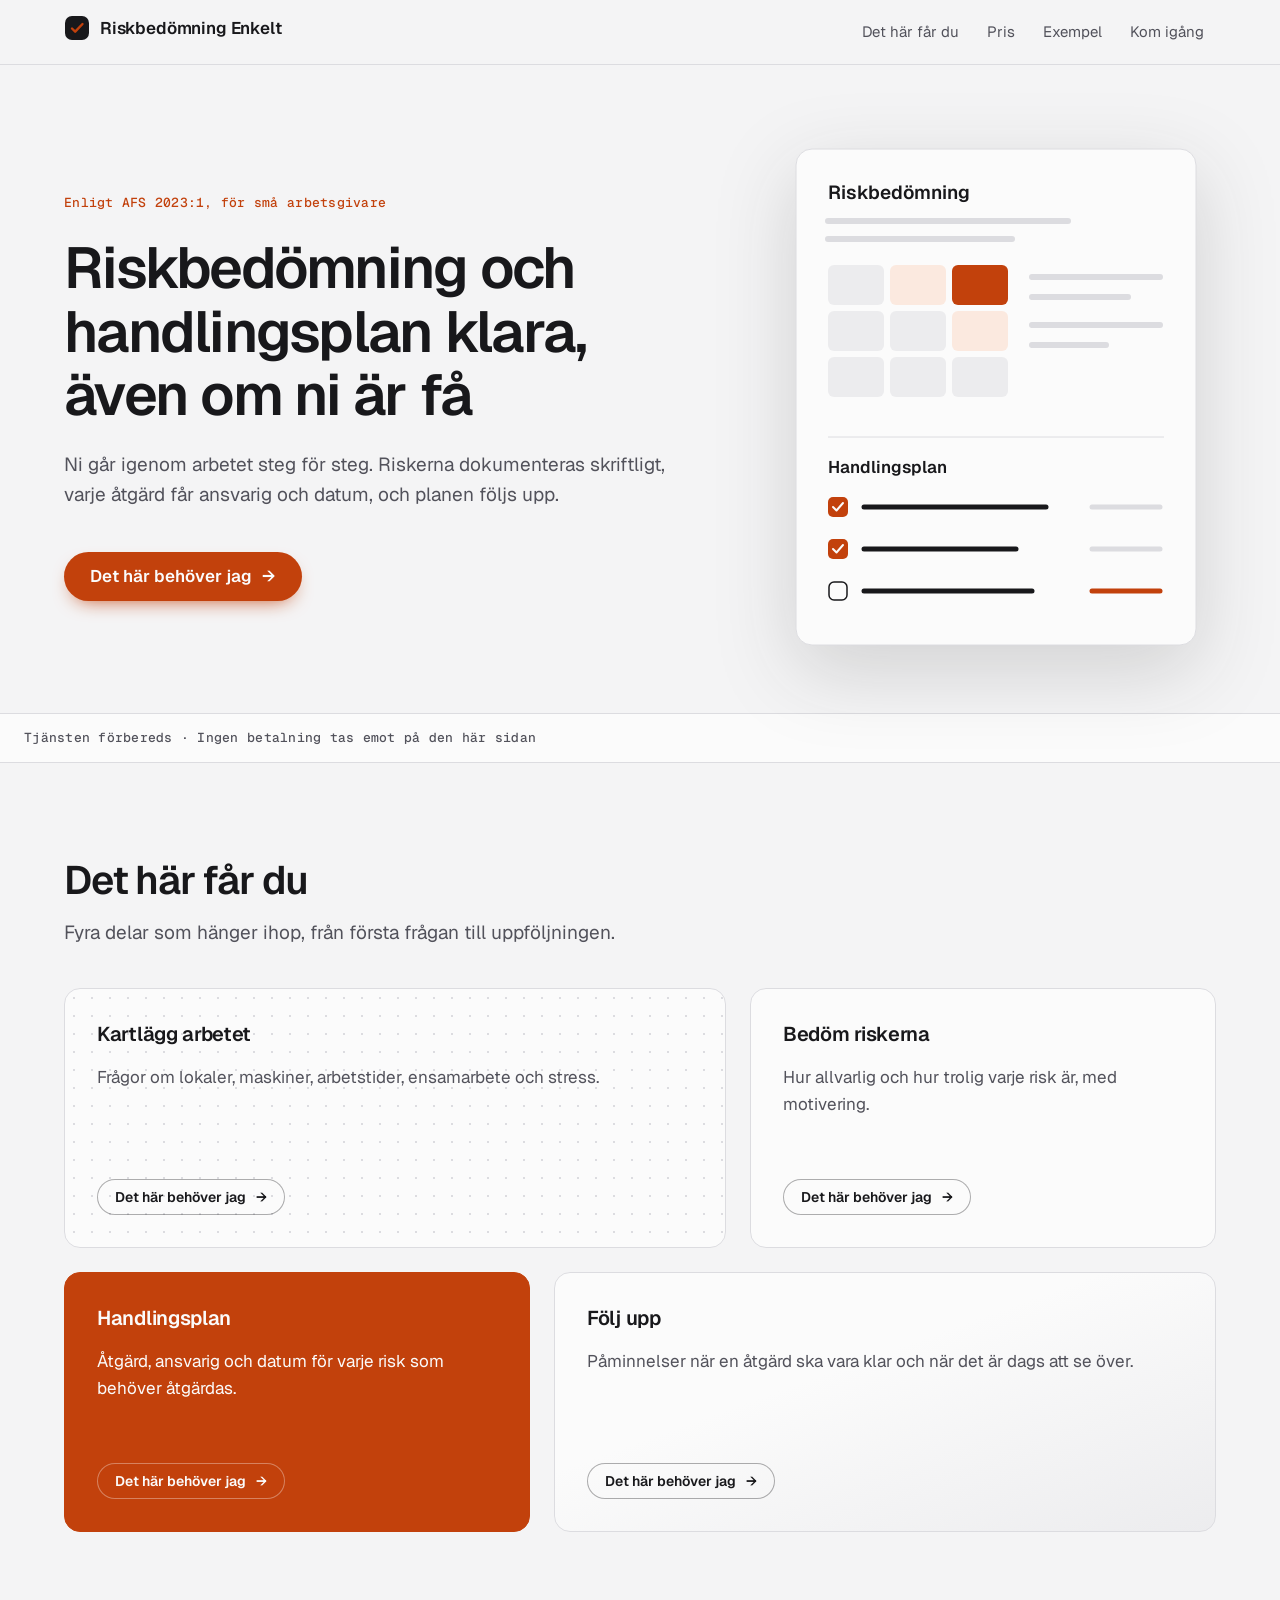
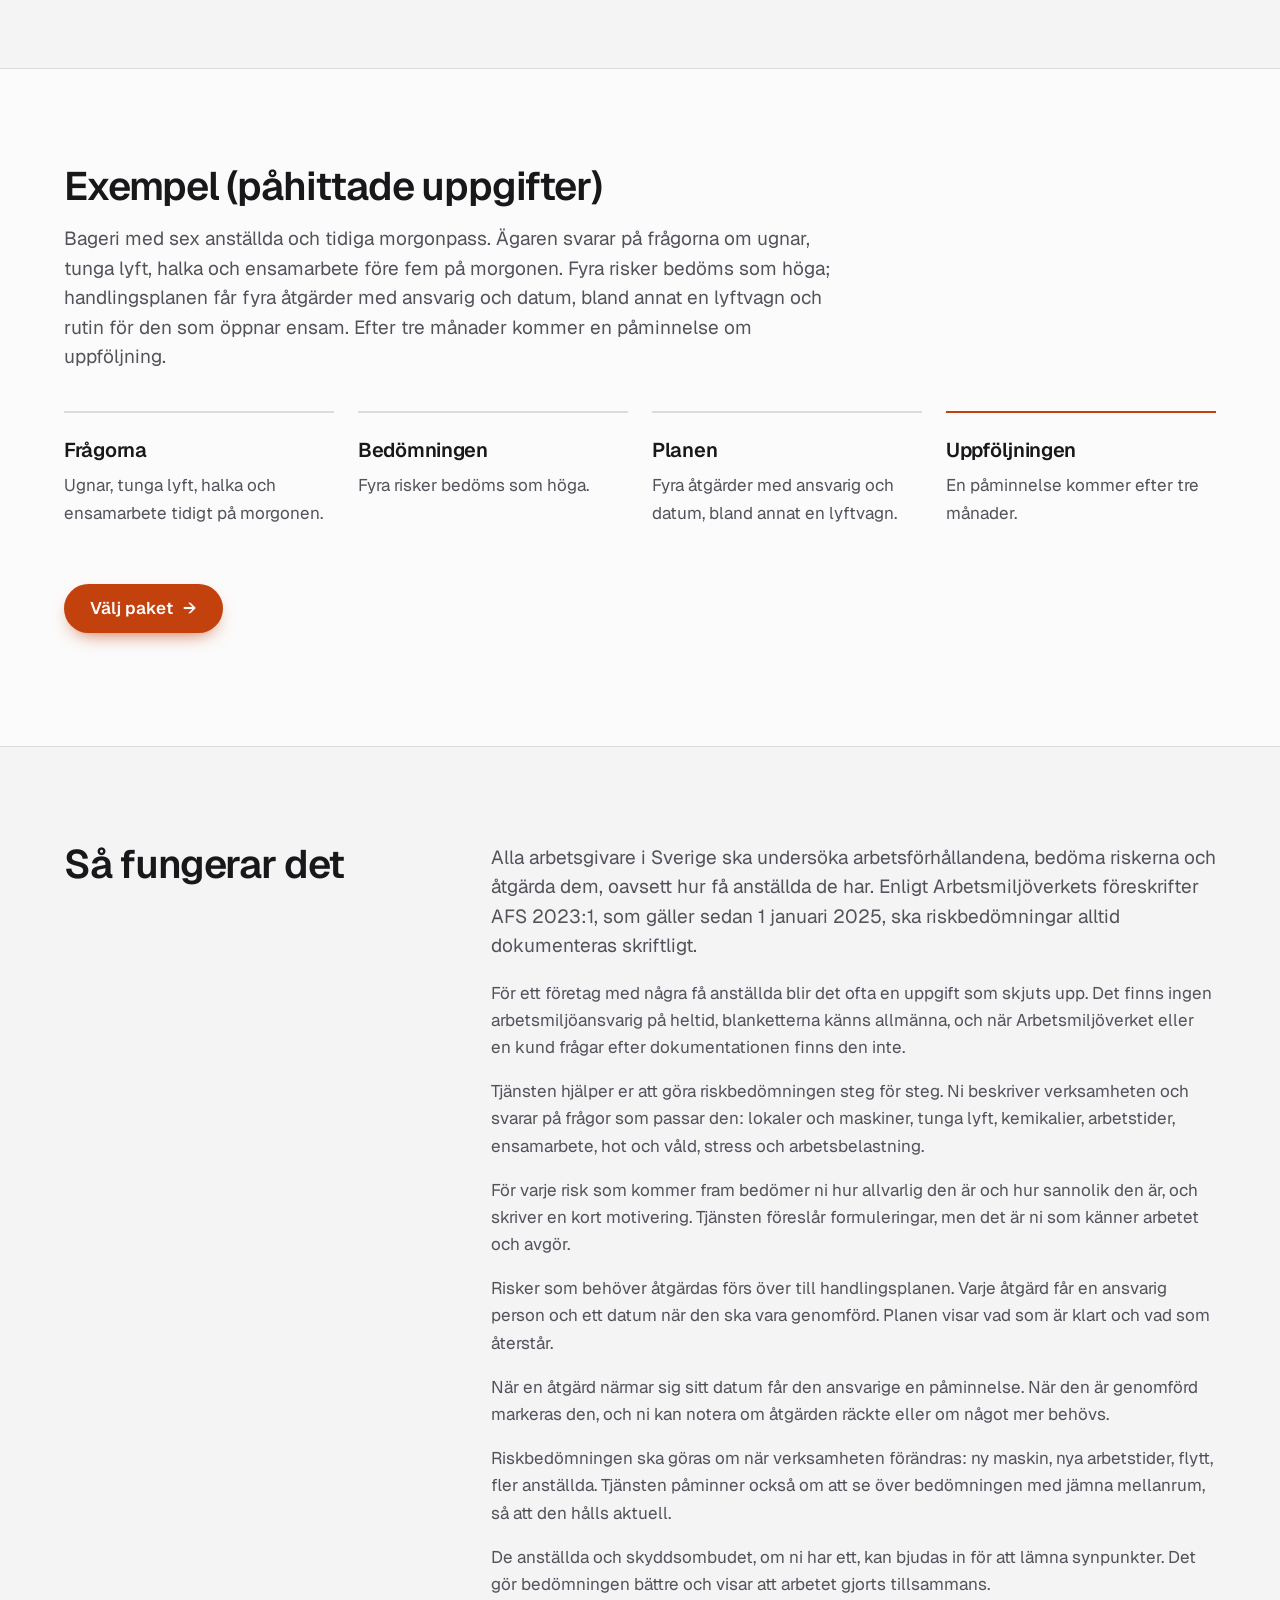
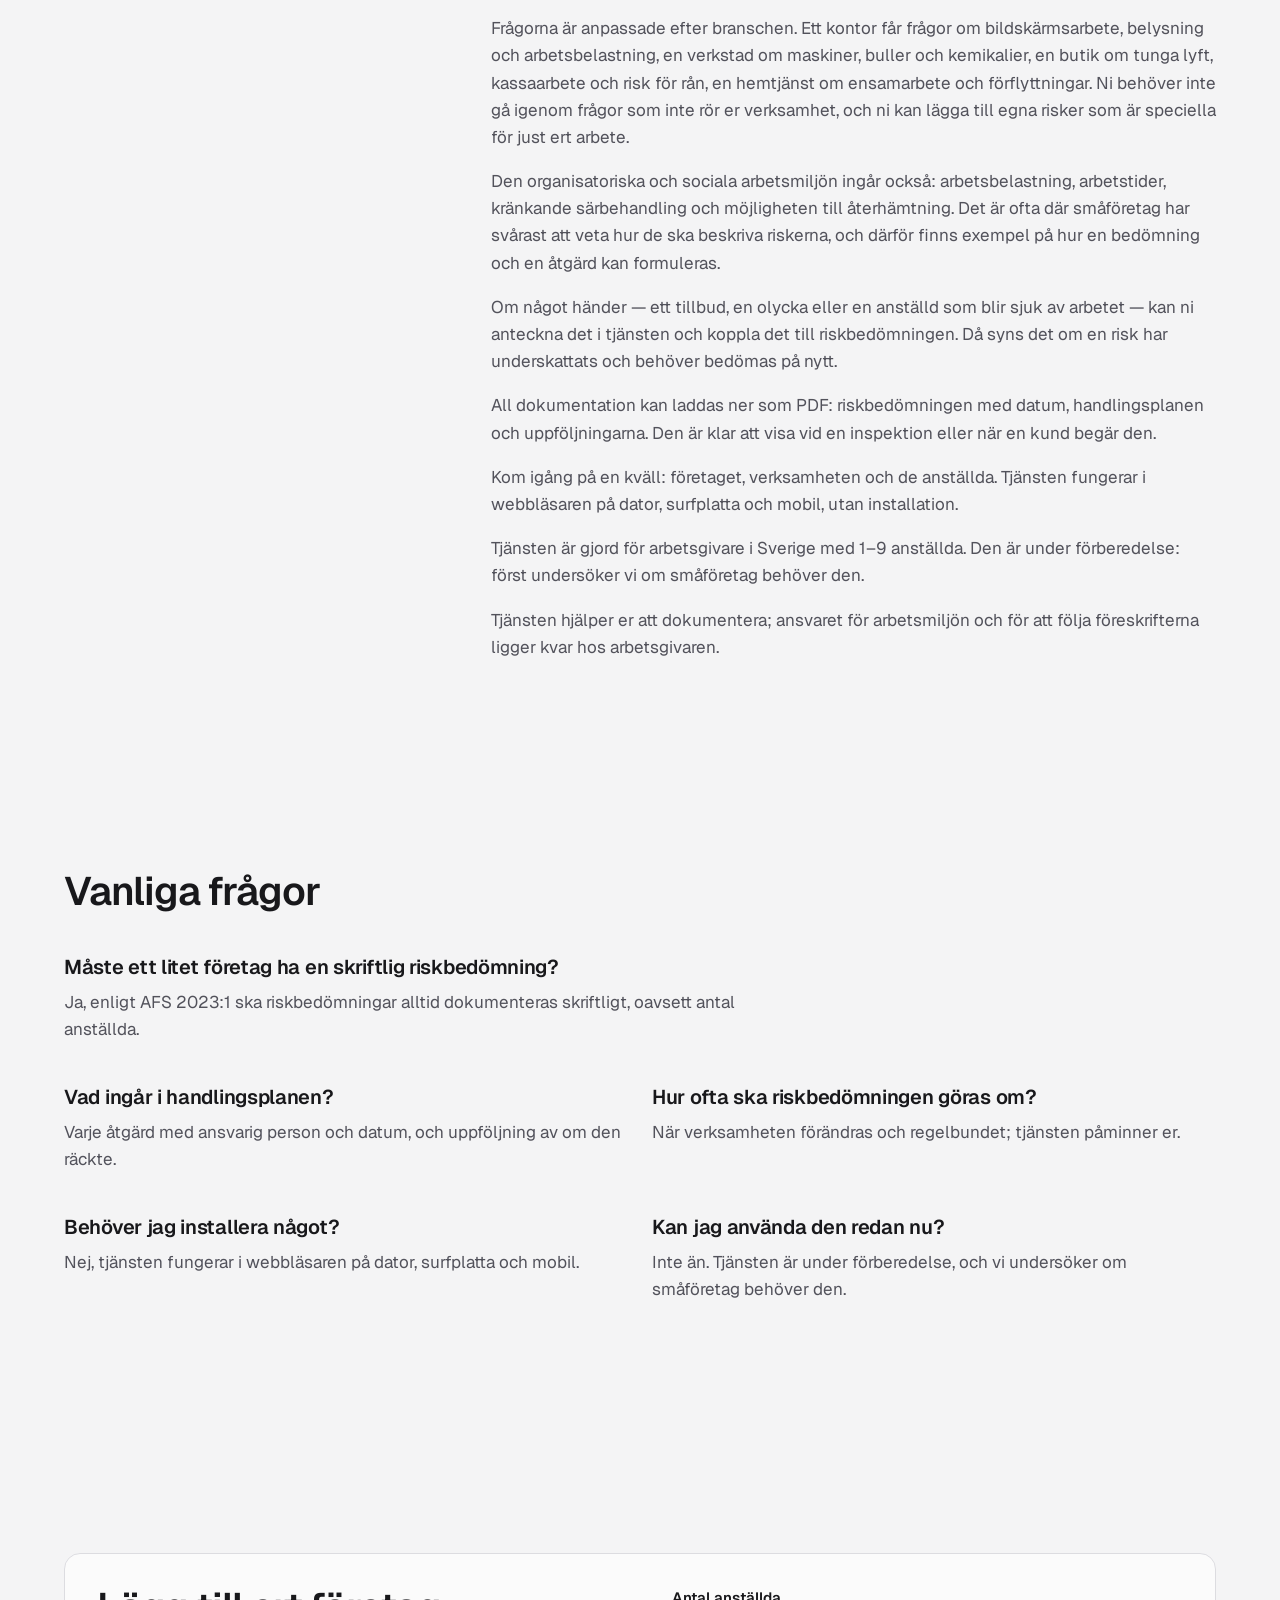
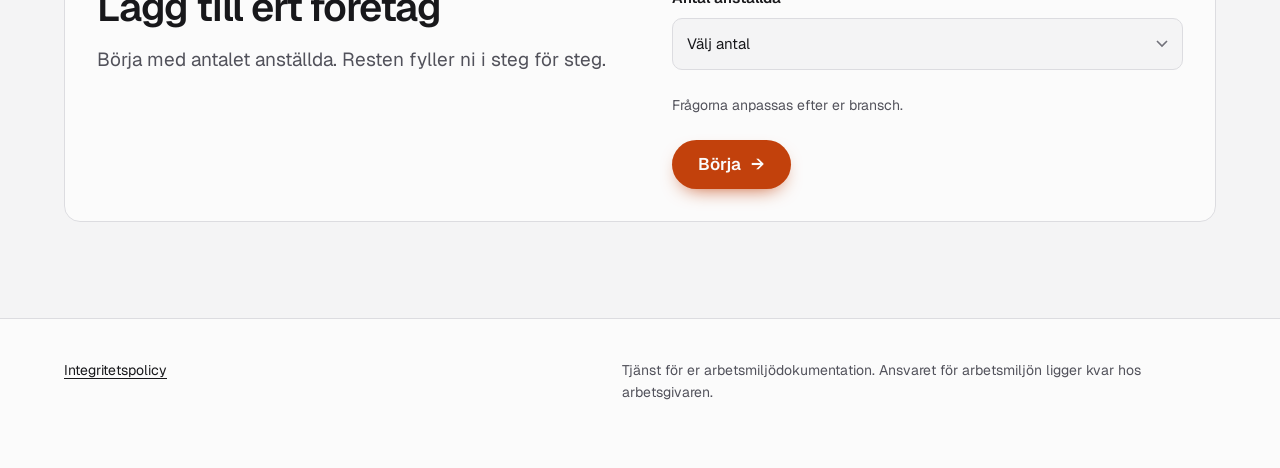
==== commit 9961eda0: "Главная: стиль на готовых настройках темы, свой CSS — минимум (СМ-45, слово Владельца «1а», «2б»)" ====
--- a/index.html
+++ b/index.html
@@ -77,98 +77,91 @@
 height="0" width="0" style="display:none;visibility:hidden"></iframe></noscript>
 <!-- End Google Tag Manager (noscript) -->
 
-<header class="site-head"><div class="wrap">
-  <div class="logo"><a href="index.html" data-ev="click_logo_home"><svg width="26" height="26" viewBox="0 0 26 26" aria-hidden="true"><rect x="1" y="1" width="24" height="24" rx="7" class="lg-bg"/><path d="M8 13.5l3.2 3.2L18.5 9" fill="none" class="lg-ck" stroke-width="2.4" stroke-linecap="round" stroke-linejoin="round"/></svg>Riskbedömning Enkelt</a></div>
+<header><div class="wrap">
+  <div class="logo"><a href="index.html" data-ev="click_logo_home"><svg width="26" height="26" viewBox="0 0 26 26" aria-hidden="true"><rect x="1" y="1" width="24" height="24" rx="7" fill="currentColor"/><path d="M8 13.5l3.2 3.2L18.5 9" fill="none" class="s-acc" stroke-width="2.4" stroke-linecap="round" stroke-linejoin="round"/></svg>Riskbedömning Enkelt</a></div>
   <nav class="top"><a href="#vad" data-ev="click_nav_vad">Det här får du</a><a href="price.html" data-ev="click_nav_pris">Pris</a><a href="#exempel" data-ev="click_nav_exempel">Exempel</a><a href="#start" data-ev="click_nav_start">Kom igång</a></nav>
 </div></header>
 
 <main>
-<div class="wrap">
-  <div class="hero">
-    <div class="hero-copy">
-      <p class="eyebrow" style="--i:0">Enligt AFS 2023:1, för små arbetsgivare</p>
-      <h1 style="--i:1">Riskbedömning och handlingsplan klara, även om ni är få</h1>
-      <p class="sub" style="--i:2">Ni går igenom arbetet steg för steg. Riskerna dokumenteras skriftligt, varje åtgärd får ansvarig och datum, och planen följs upp.</p>
-      <a class="cta" style="--i:3" href="price.html" data-ev="cta_click">Det här behöver jag</a>
-    </div>
-    <figure class="doc" aria-hidden="true">
-      <svg viewBox="0 0 440 520" role="presentation">
-        <rect class="paper" x="20" y="12" width="400" height="496" rx="16" stroke-width="1"/>
-        <text x="52" y="62" class="inkfill" font-size="19" font-weight="600">Riskbedömning</text>
-        <line class="soft draw" x1="52" y1="84" x2="300" y2="84" stroke-width="6" stroke-linecap="round" style="--d:0"/>
-        <line class="soft draw" x1="52" y1="102" x2="236" y2="102" stroke-width="6" stroke-linecap="round" style="--d:1"/>
-        <g transform="translate(52 128)">
-          <rect class="c1 pop" x="0" y="0" width="56" height="40" rx="6" style="--d:0"/>
-          <rect class="c2 pop" x="62" y="0" width="56" height="40" rx="6" style="--d:1"/>
-          <rect class="c3 pop" x="124" y="0" width="56" height="40" rx="6" style="--d:2"/>
-          <rect class="c1 pop" x="0" y="46" width="56" height="40" rx="6" style="--d:3"/>
-          <rect class="c1 pop" x="62" y="46" width="56" height="40" rx="6" style="--d:4"/>
-          <rect class="c2 pop" x="124" y="46" width="56" height="40" rx="6" style="--d:5"/>
-          <rect class="c1 pop" x="0" y="92" width="56" height="40" rx="6" style="--d:6"/>
-          <rect class="c1 pop" x="62" y="92" width="56" height="40" rx="6" style="--d:7"/>
-          <rect class="c1 pop" x="124" y="92" width="56" height="40" rx="6" style="--d:8"/>
-        </g>
-        <line class="soft draw" x1="256" y1="140" x2="384" y2="140" stroke-width="6" stroke-linecap="round" style="--d:2"/>
-        <line class="soft draw" x1="256" y1="160" x2="352" y2="160" stroke-width="6" stroke-linecap="round" style="--d:3"/>
-        <line class="soft draw" x1="256" y1="188" x2="384" y2="188" stroke-width="6" stroke-linecap="round" style="--d:4"/>
-        <line class="soft draw" x1="256" y1="208" x2="330" y2="208" stroke-width="6" stroke-linecap="round" style="--d:5"/>
-        <line class="soft" x1="52" y1="300" x2="388" y2="300" stroke-width="1"/>
-        <text x="52" y="336" class="inkfill" font-size="17" font-weight="600">Handlingsplan</text>
-        <g>
-          <rect x="52" y="360" width="20" height="20" rx="5" class="c3"/>
-          <path d="M57 370l3.5 3.5L67 366" fill="none" class="chk" stroke-width="2" stroke-linecap="round" stroke-linejoin="round"/>
-          <line class="ink draw" x1="88" y1="370" x2="270" y2="370" stroke-width="5" stroke-linecap="round" style="--d:6"/>
-          <line class="soft" x1="316" y1="370" x2="384" y2="370" stroke-width="5" stroke-linecap="round"/>
-          <rect x="52" y="402" width="20" height="20" rx="5" class="c3"/>
-          <path d="M57 412l3.5 3.5L67 408" fill="none" class="chk" stroke-width="2" stroke-linecap="round" stroke-linejoin="round"/>
-          <line class="ink draw" x1="88" y1="412" x2="240" y2="412" stroke-width="5" stroke-linecap="round" style="--d:7"/>
-          <line class="soft" x1="316" y1="412" x2="384" y2="412" stroke-width="5" stroke-linecap="round"/>
-          <rect x="53" y="445" width="18" height="18" rx="5" fill="none" class="box" stroke-width="1.5"/>
-          <line class="ink draw" x1="88" y1="454" x2="256" y2="454" stroke-width="5" stroke-linecap="round" style="--d:8"/>
-          <line class="acc draw" x1="316" y1="454" x2="384" y2="454" stroke-width="5" stroke-linecap="round" style="--d:9"/>
-        </g>
-      </svg>
-    </figure>
-  </div>
-</div>
-
-<div class="note-band"><div class="wrap">
-  <p class="cta-note">Tjänsten förbereds · Ingen betalning tas emot på den här sidan</p>
-</div></div>
-
-<div class="wrap">
-  <section id="vad" data-view="features_view">
-    <h2>Det här får du</h2>
-    <p class="lead">Fyra delar som hänger ihop, från första frågan till uppföljningen.</p>
-    <div class="bento">
-      <div class="tile t-map reveal"><b>Kartlägg arbetet</b><span>Frågor om lokaler, maskiner, arbetstider, ensamarbete och stress.</span><br><a class="btn" href="price.html" data-ev="feature_kartlagg">Det här behöver jag</a></div>
-      <div class="tile t-assess reveal"><div class="matrix" aria-hidden="true"><i></i><i></i><i></i><i></i><i></i><i></i><i></i><i></i><i></i></div><b>Bedöm riskerna</b><span>Hur allvarlig och hur trolig varje risk är, med motivering.</span><br><a class="btn" href="price.html" data-ev="feature_bedom">Det här behöver jag</a></div>
-      <div class="tile t-plan reveal"><b>Handlingsplan</b><span>Åtgärd, ansvarig och datum för varje risk som behöver åtgärdas.</span><br><a class="btn" href="price.html" data-ev="feature_plan">Det här behöver jag</a></div>
-      <div class="tile t-follow reveal"><div class="days" aria-hidden="true"><i></i><i></i><i></i><i></i><i></i><i></i><i></i><i></i><i></i><i></i><i></i><i></i><i></i><i></i></div><b>Följ upp</b><span>Påminnelser när en åtgärd ska vara klar och när det är dags att se över.</span><br><a class="btn" href="price.html" data-ev="feature_folj">Det här behöver jag</a></div>
-    </div>
-  </section>
-</div>
-
-<section id="exempel" class="example" data-view="example_view">
-  <div class="wrap">
-    <h2>Exempel (påhittade uppgifter)</h2>
-    <p class="fine">Bageri med sex anställda och tidiga morgonpass. Ägaren svarar på frågorna om ugnar, tunga lyft, halka och ensamarbete före fem på morgonen. Fyra risker bedöms som höga; handlingsplanen får fyra åtgärder med ansvarig och datum, bland annat en lyftvagn och rutin för den som öppnar ensam. Efter tre månader kommer en påminnelse om uppföljning.</p>
-    <ol class="flow">
-      <li class="reveal"><strong>Frågorna</strong><small>Ugnar, tunga lyft, halka och ensamarbete tidigt på morgonen.</small></li>
-      <li class="reveal"><strong>Bedömningen</strong><small>Fyra risker bedöms som höga.</small></li>
-      <li class="reveal"><strong>Planen</strong><small>Fyra åtgärder med ansvarig och datum, bland annat en lyftvagn.</small></li>
-      <li class="reveal"><strong>Uppföljningen</strong><small>En påminnelse kommer efter tre månader.</small></li>
-    </ol>
-    <a class="cta" href="price.html" data-ev="click_cta_after_example">Välj paket</a>
-  </div>
-</section>
-
-<div class="wrap">
+<section class="hero"><div class="wrap split" style="--cols:minmax(0,7fr) minmax(0,5fr)">
+  <div class="stack">
+    <p class="mono kicker" style="--i:0">Enligt AFS 2023:1, för små arbetsgivare</p>
+    <h1 style="--i:1">Riskbedömning och handlingsplan klara, även om ni är få</h1>
+    <p class="lead" style="--i:2">Ni går igenom arbetet steg för steg. Riskerna dokumenteras skriftligt, varje åtgärd får ansvarig och datum, och planen följs upp.</p>
+    <a class="button" style="--i:3" href="price.html" data-ev="cta_click">Det här behöver jag</a>
+  </div>
+  <figure class="art" style="--i:4" aria-hidden="true">
+    <svg viewBox="0 0 440 520" role="presentation">
+      <rect class="f-paper" x="20" y="12" width="400" height="496" rx="16" stroke-width="1"/>
+      <text x="52" y="62" font-size="19" font-weight="600">Riskbedömning</text>
+      <g stroke-width="6" stroke-linecap="round">
+        <line class="s-line draw" x1="52" y1="84" x2="300" y2="84" style="--d:0"/>
+        <line class="s-line draw" x1="52" y1="102" x2="236" y2="102" style="--d:1"/>
+        <line class="s-line draw" x1="256" y1="140" x2="384" y2="140" style="--d:2"/>
+        <line class="s-line draw" x1="256" y1="160" x2="352" y2="160" style="--d:3"/>
+        <line class="s-line draw" x1="256" y1="188" x2="384" y2="188" style="--d:4"/>
+        <line class="s-line draw" x1="256" y1="208" x2="330" y2="208" style="--d:5"/>
+      </g>
+      <g transform="translate(52 128)">
+        <rect class="f-soft pop" x="0" y="0" width="56" height="40" rx="6" style="--d:0"/>
+        <rect class="f-tint pop" x="62" y="0" width="56" height="40" rx="6" style="--d:1"/>
+        <rect class="f-acc pop" x="124" y="0" width="56" height="40" rx="6" style="--d:2"/>
+        <rect class="f-soft pop" x="0" y="46" width="56" height="40" rx="6" style="--d:3"/>
+        <rect class="f-soft pop" x="62" y="46" width="56" height="40" rx="6" style="--d:4"/>
+        <rect class="f-tint pop" x="124" y="46" width="56" height="40" rx="6" style="--d:5"/>
+        <rect class="f-soft pop" x="0" y="92" width="56" height="40" rx="6" style="--d:6"/>
+        <rect class="f-soft pop" x="62" y="92" width="56" height="40" rx="6" style="--d:7"/>
+        <rect class="f-soft pop" x="124" y="92" width="56" height="40" rx="6" style="--d:8"/>
+      </g>
+      <line class="s-line" x1="52" y1="300" x2="388" y2="300" stroke-width="1"/>
+      <text x="52" y="336" font-size="17" font-weight="600">Handlingsplan</text>
+      <g stroke-width="5" stroke-linecap="round">
+        <rect class="f-acc" x="52" y="360" width="20" height="20" rx="5" stroke="none"/>
+        <path class="s-on" d="M57 370l3.5 3.5L67 366" fill="none" stroke-width="2" stroke-linejoin="round"/>
+        <line class="s-ink draw" x1="88" y1="370" x2="270" y2="370" style="--d:6"/>
+        <line class="s-line" x1="316" y1="370" x2="384" y2="370"/>
+        <rect class="f-acc" x="52" y="402" width="20" height="20" rx="5" stroke="none"/>
+        <path class="s-on" d="M57 412l3.5 3.5L67 408" fill="none" stroke-width="2" stroke-linejoin="round"/>
+        <line class="s-ink draw" x1="88" y1="412" x2="240" y2="412" style="--d:7"/>
+        <line class="s-line" x1="316" y1="412" x2="384" y2="412"/>
+        <rect class="s-ink" x="53" y="445" width="18" height="18" rx="5" fill="none" stroke-width="1.5"/>
+        <line class="s-ink draw" x1="88" y1="454" x2="256" y2="454" style="--d:8"/>
+        <line class="s-acc draw" x1="316" y1="454" x2="384" y2="454" style="--d:9"/>
+      </g>
+    </svg>
+  </figure>
+</div></section>
+
+<div class="alt"><p class="wrap mono">Tjänsten förbereds · Ingen betalning tas emot på den här sidan</p></div>
+
+<section id="vad" data-view="features_view"><div class="wrap">
+  <h2>Det här får du</h2>
+  <p class="lead">Fyra delar som hänger ihop, från första frågan till uppföljningen.</p>
+  <div class="grid">
+    <article class="card dots reveal" style="--span:7"><h3>Kartlägg arbetet</h3><p>Frågor om lokaler, maskiner, arbetstider, ensamarbete och stress.</p><a class="button line" href="price.html" data-ev="feature_kartlagg">Det här behöver jag</a></article>
+    <article class="card reveal" style="--span:5"><h3>Bedöm riskerna</h3><p>Hur allvarlig och hur trolig varje risk är, med motivering.</p><a class="button line" href="price.html" data-ev="feature_bedom">Det här behöver jag</a></article>
+    <article class="card filled reveal" style="--span:5"><h3>Handlingsplan</h3><p>Åtgärd, ansvarig och datum för varje risk som behöver åtgärdas.</p><a class="button line" href="price.html" data-ev="feature_plan">Det här behöver jag</a></article>
+    <article class="card tint reveal" style="--span:7"><h3>Följ upp</h3><p>Påminnelser när en åtgärd ska vara klar och när det är dags att se över.</p><a class="button line" href="price.html" data-ev="feature_folj">Det här behöver jag</a></article>
+  </div>
+</div></section>
+
+<section id="exempel" class="alt" data-view="example_view"><div class="wrap">
+  <h2>Exempel (påhittade uppgifter)</h2>
+  <p class="lead">Bageri med sex anställda och tidiga morgonpass. Ägaren svarar på frågorna om ugnar, tunga lyft, halka och ensamarbete före fem på morgonen. Fyra risker bedöms som höga; handlingsplanen får fyra åtgärder med ansvarig och datum, bland annat en lyftvagn och rutin för den som öppnar ensam. Efter tre månader kommer en påminnelse om uppföljning.</p>
+  <ol class="grid flow" style="--span:3">
+    <li class="reveal"><h3>Frågorna</h3><p>Ugnar, tunga lyft, halka och ensamarbete tidigt på morgonen.</p></li>
+    <li class="reveal"><h3>Bedömningen</h3><p>Fyra risker bedöms som höga.</p></li>
+    <li class="reveal"><h3>Planen</h3><p>Fyra åtgärder med ansvarig och datum, bland annat en lyftvagn.</p></li>
+    <li class="reveal"><h3>Uppföljningen</h3><p>En påminnelse kommer efter tre månader.</p></li>
+  </ol>
+  <p><a class="button" href="price.html" data-ev="click_cta_after_example">Välj paket</a></p>
+</div></section>
+
 <!-- seo-tekst:start -->
-  <section id="opis">
-    <h2>Så fungerar det</h2>
-    <div class="read">
-    <p>Alla arbetsgivare i Sverige ska undersöka arbetsförhållandena, bedöma riskerna och åtgärda dem, oavsett hur få anställda de har. Enligt Arbetsmiljöverkets föreskrifter AFS 2023:1, som gäller sedan 1 januari 2025, ska riskbedömningar alltid dokumenteras skriftligt.</p>
+<section id="opis"><div class="wrap split" style="--cols:minmax(0,4fr) minmax(0,8fr)">
+  <h2>Så fungerar det</h2>
+  <div>
+    <p class="lead">Alla arbetsgivare i Sverige ska undersöka arbetsförhållandena, bedöma riskerna och åtgärda dem, oavsett hur få anställda de har. Enligt Arbetsmiljöverkets föreskrifter AFS 2023:1, som gäller sedan 1 januari 2025, ska riskbedömningar alltid dokumenteras skriftligt.</p>
     <p>För ett företag med några få anställda blir det ofta en uppgift som skjuts upp. Det finns ingen arbetsmiljöansvarig på heltid, blanketterna känns allmänna, och när Arbetsmiljöverket eller en kund frågar efter dokumentationen finns den inte.</p>
     <p>Tjänsten hjälper er att göra riskbedömningen steg för steg. Ni beskriver verksamheten och svarar på frågor som passar den: lokaler och maskiner, tunga lyft, kemikalier, arbetstider, ensamarbete, hot och våld, stress och arbetsbelastning.</p>
     <p>För varje risk som kommer fram bedömer ni hur allvarlig den är och hur sannolik den är, och skriver en kort motivering. Tjänsten föreslår formuleringar, men det är ni som känner arbetet och avgör.</p>
@@ -183,43 +176,43 @@
     <p>Kom igång på en kväll: företaget, verksamheten och de anställda. Tjänsten fungerar i webbläsaren på dator, surfplatta och mobil, utan installation.</p>
     <p>Tjänsten är gjord för arbetsgivare i Sverige med 1–9 anställda. Den är under förberedelse: först undersöker vi om småföretag behöver den.</p>
     <p>Tjänsten hjälper er att dokumentera; ansvaret för arbetsmiljön och för att följa föreskrifterna ligger kvar hos arbetsgivaren.</p>
+  </div>
+</div></section>
+<section id="faq"><div class="wrap">
+  <h2>Vanliga frågor</h2>
+  <div class="grid">
+    <div style="--span:12"><h3>Måste ett litet företag ha en skriftlig riskbedömning?</h3>
+    <p>Ja, enligt AFS 2023:1 ska riskbedömningar alltid dokumenteras skriftligt, oavsett antal anställda.</p></div>
+    <div><h3>Vad ingår i handlingsplanen?</h3>
+    <p>Varje åtgärd med ansvarig person och datum, och uppföljning av om den räckte.</p></div>
+    <div><h3>Hur ofta ska riskbedömningen göras om?</h3>
+    <p>När verksamheten förändras och regelbundet; tjänsten påminner er.</p></div>
+    <div><h3>Behöver jag installera något?</h3>
+    <p>Nej, tjänsten fungerar i webbläsaren på dator, surfplatta och mobil.</p></div>
+    <div><h3>Kan jag använda den redan nu?</h3>
+    <p>Inte än. Tjänsten är under förberedelse, och vi undersöker om småföretag behöver den.</p></div>
+  </div>
+</div></section>
+<!-- seo-tekst:end -->
+
+<section id="start" data-view="start_view"><div class="wrap">
+  <div class="card split reveal">
+    <div>
+      <h2>Lägg till ert företag</h2>
+      <p class="lead">Börja med antalet anställda. Resten fyller ni i steg för steg.</p>
     </div>
-  </section>
-  <section id="faq">
-    <h2>Vanliga frågor</h2>
-    <div class="qa">
-    <div class="item"><h3>Måste ett litet företag ha en skriftlig riskbedömning?</h3>
-    <p>Ja, enligt AFS 2023:1 ska riskbedömningar alltid dokumenteras skriftligt, oavsett antal anställda.</p></div>
-    <div class="item"><h3>Vad ingår i handlingsplanen?</h3>
-    <p>Varje åtgärd med ansvarig person och datum, och uppföljning av om den räckte.</p></div>
-    <div class="item"><h3>Hur ofta ska riskbedömningen göras om?</h3>
-    <p>När verksamheten förändras och regelbundet; tjänsten påminner er.</p></div>
-    <div class="item"><h3>Behöver jag installera något?</h3>
-    <p>Nej, tjänsten fungerar i webbläsaren på dator, surfplatta och mobil.</p></div>
-    <div class="item"><h3>Kan jag använda den redan nu?</h3>
-    <p>Inte än. Tjänsten är under förberedelse, och vi undersöker om småföretag behöver den.</p></div>
+    <div class="stack">
+      <label for="antal">Antal anställda<select id="antal" data-ev-focus="form_start"><option value="">Välj antal</option><option>1-3</option><option>4-6</option><option>7-9</option><option>Fler än 9</option></select></label>
+      <small>Frågorna anpassas efter er bransch.</small>
+      <a class="button" href="price.html" data-ev="form_submit_click">Börja</a>
     </div>
-  </section>
-<!-- seo-tekst:end -->
-  <section id="start" data-view="start_view">
-    <div class="panel reveal">
-      <div>
-        <h2>Lägg till ert företag</h2>
-        <p class="lead">Börja med antalet anställda. Resten fyller ni i steg för steg.</p>
-      </div>
-      <div class="form">
-        <p><label for="antal">Antal anställda<br><select id="antal" data-ev-focus="form_start"><option value="">Välj antal</option><option>1-3</option><option>4-6</option><option>7-9</option><option>Fler än 9</option></select></label></p>
-        <span class="help">Frågorna anpassas efter er bransch.</span>
-        <a class="cta" href="price.html" data-ev="form_submit_click">Börja</a>
-      </div>
-    </div>
-  </section>
-</div>
+  </div>
+</div></section>
 </main>
 
 <footer><div class="wrap">
   <p><a href="privacy.html" data-ev="click_legal_privacy">Integritetspolicy</a></p>
-  <p class="muted">Tjänst för er arbetsmiljödokumentation. Ansvaret för arbetsmiljön ligger kvar hos arbetsgivaren.</p>
+  <p>Tjänst för er arbetsmiljödokumentation. Ansvaret för arbetsmiljön ligger kvar hos arbetsgivaren.</p>
 </div></footer>
 
 </body>
--- a/variant.css
+++ b/variant.css
@@ -1,277 +1,145 @@
 /* design-taste-frontend-v2-experimental
-   Design read: B2B compliance landing for Swedish micro-employers (1-9 staff), trust-first but modern,
-   leaning toward native CSS, Geist + Geist Mono, monochrome zinc + one safety-orange accent.
-   Dials: DESIGN_VARIANCE 7 / MOTION_INTENSITY 5 / VISUAL_DENSITY 4.
-   Shape rule: buttons full-pill, cards and panels 16px, inputs 10px. One accent, locked. */
+   Design read: B2B compliance landing for Swedish micro-employers, trust-first but modern;
+   native CSS, Geist + Geist Mono, zinc neutrals + one burnt-orange accent. Dials 7 / 5 / 4.
+   Shape lock: buttons pill, cards 16px, inputs 10px. Tokens reuse the base stylesheet's
+   variable names (--bg --ink --muted --line --accent --accent-soft --card) so its rules follow this palette. */
 
+/* ---------- Tokens ---------- */
 :root {
-  --bg: #f4f4f5;
-  --surface: #fbfbfb;
-  --surface-2: #ececee;
-  --ink: #18181b;
-  --muted: #52525b;
-  --line: #dcdce0;
-  --accent: #c2410c;
-  --accent-ink: #fbfbfb;
-  --accent-soft: #fbe9df;
-  --accent-line: rgba(194, 65, 12, .28);
-  --shadow: 0 1px 2px rgba(24, 24, 27, .05), 0 12px 32px -12px rgba(24, 24, 27, .14);
-  --r-card: 16px;
-  --r-input: 10px;
-  --ease: cubic-bezier(.16, 1, .3, 1);
+  color-scheme: light dark;
+  --bg: #f4f4f5; --surface: #fbfbfb; --surface-2: #ececee; --card: var(--surface);
+  --ink: #18181b; --muted: #52525b; --line: #dcdce0;
+  --accent: #c2410c; --accent-ink: #fbfbfb; --accent-soft: #fbe9df;
+  --shadow: 0 1px 2px rgb(24 24 27 / .05), 0 12px 32px -12px rgb(24 24 27 / .14);
   --sans: "Geist", ui-sans-serif, system-ui, -apple-system, "Segoe UI", Roboto, sans-serif;
-  --mono: "Geist Mono", ui-monospace, "SFMono-Regular", Consolas, monospace;
-  color-scheme: light dark;
+  --mono: "Geist Mono", ui-monospace, Consolas, monospace;
+  --t-h1: clamp(2.25rem, 1.2rem + 3.4vw, 3.6rem); --t-h2: clamp(1.75rem, 1.2rem + 1.6vw, 2.5rem);
+  --t-h3: 1.25rem; --t-lead: 1.1875rem; --t-body: 1.0625rem; --t-small: .875rem; --t-mono: .8125rem;
+  --s1: 8px; --s2: 16px; --s3: 24px; --s4: 40px; --s5: 64px; --s6: 96px;
+  --r-pill: 999px; --r-card: 16px; --r-input: 10px;
+  --ease: cubic-bezier(.16, 1, .3, 1); --dur: .3s;
 }
-
 @media (prefers-color-scheme: dark) {
   :root {
-    --bg: #111113;
-    --surface: #19191c;
-    --surface-2: #222226;
-    --ink: #ececee;
-    --muted: #a1a1aa;
-    --line: #2e2e33;
-    --accent: #fb923c;
-    --accent-ink: #1c0d03;
-    --accent-soft: #2a1a10;
-    --accent-line: rgba(251, 146, 60, .32);
-    --shadow: 0 1px 2px rgba(0, 0, 0, .3), 0 16px 40px -16px rgba(0, 0, 0, .6);
+    --bg: #111113; --surface: #19191c; --surface-2: #222226;
+    --ink: #ececee; --muted: #a1a1aa; --line: #2e2e33;
+    --accent: #fb923c; --accent-ink: #1c0d03; --accent-soft: #2a1a10;
+    --shadow: 0 1px 2px rgb(0 0 0 / .3), 0 16px 40px -16px rgb(0 0 0 / .6);
   }
 }
 
+/* ---------- Elements ---------- */
 *, *::before, *::after { box-sizing: border-box; }
+body { margin: 0; background: var(--bg); color: var(--ink); font: 400 var(--t-body)/1.6 var(--sans); -webkit-font-smoothing: antialiased; }
+h1, h2, h3 { margin: 0; color: var(--ink); font-weight: 600; line-height: 1.1; letter-spacing: -.03em; text-wrap: balance; }
+h1 { font-size: var(--t-h1); max-width: 15ch; }
+h2 { font-size: var(--t-h2); margin-bottom: var(--s2); }
+h3 { font-size: var(--t-h3); line-height: 1.35; letter-spacing: -.015em; margin-bottom: var(--s1); }
+p { margin: 0 0 1em; color: var(--muted); max-width: 66ch; }
+small { color: var(--muted); font-size: var(--t-small); }
+a { color: inherit; text-underline-offset: 3px; }
+:focus-visible { outline: 2px solid var(--accent); outline-offset: 3px; }
+label { display: grid; gap: var(--s1); justify-self: stretch; font-weight: 600; font-size: 15px; }
+select {
+  appearance: none; width: 100%; min-width: 0; padding: 13px 40px 13px 14px;
+  font: inherit; font-weight: 400; color: var(--ink); border: 1px solid var(--line); border-radius: var(--r-input);
+  background: var(--bg) url("data:image/svg+xml,%3Csvg xmlns='http://www.w3.org/2000/svg' viewBox='0 0 12 8'%3E%3Cpath d='M1 1l5 5 5-5' fill='none' stroke='%2371717a' stroke-width='1.6'/%3E%3C/svg%3E") right 14px center/12px no-repeat;
+}
+select:focus { outline: 2px solid var(--accent); outline-offset: 2px; }
 
-html { -webkit-text-size-adjust: 100%; scroll-behavior: smooth; }
-@media (prefers-reduced-motion: reduce) { html { scroll-behavior: auto; } }
-
-body {
-  margin: 0;
-  background: var(--bg);
-  color: var(--ink);
-  font-family: var(--sans);
-  font-size: 17px;
-  line-height: 1.6;
-  -webkit-font-smoothing: antialiased;
-  overflow-x: hidden;
-}
-
-a { color: inherit; }
-:focus-visible { outline: 2px solid var(--accent); outline-offset: 3px; border-radius: 6px; }
-
-.wrap { width: 100%; max-width: 1200px; margin: 0 auto; padding: 0 24px; }
-
-/* ---------- Header ---------- */
-.site-head {
-  position: sticky; top: 0; z-index: 20;
-  background: color-mix(in srgb, var(--bg) 86%, transparent);
-  backdrop-filter: saturate(160%) blur(12px);
-  -webkit-backdrop-filter: saturate(160%) blur(12px);
-  border-bottom: 1px solid var(--line);
-}
-.site-head .wrap { display: flex; align-items: center; justify-content: space-between; gap: 24px; min-height: 64px; }
-.logo { margin: 0; font-weight: 600; letter-spacing: -.01em; }
-.logo a { display: inline-flex; align-items: center; gap: 10px; text-decoration: none; }
-.logo svg { flex: none; }
-nav.top { display: flex; gap: 4px; flex-wrap: nowrap; }
-nav.top a {
-  text-decoration: none; font-size: 15px; color: var(--muted);
-  padding: 8px 12px; border-radius: 999px; white-space: nowrap;
-  transition: color .25s var(--ease), background-color .25s var(--ease);
-}
-nav.top a:hover { color: var(--ink); background: var(--surface-2); }
+/* ---------- Text roles ---------- */
+.lead { font-size: var(--t-lead); line-height: 1.55; margin: 0 0 1em; max-width: 60ch; }
+.mono { font: 500 var(--t-mono)/1.5 var(--mono); letter-spacing: .02em; }
+.kicker { color: var(--accent); margin: 0; }
 
 /* ---------- Buttons ---------- */
-.cta, .btn {
-  display: inline-flex; align-items: center; gap: 10px;
-  text-decoration: none; white-space: nowrap; font-weight: 600;
-  border-radius: 999px; line-height: 1;
-  transition: transform .3s var(--ease), background-color .3s var(--ease), color .3s var(--ease), box-shadow .3s var(--ease);
+.button {
+  display: inline-flex; align-items: center; gap: 10px; padding: 16px 26px; border-radius: var(--r-pill);
+  background: var(--accent); color: var(--accent-ink); font-weight: 600; line-height: 1; text-decoration: none; white-space: nowrap;
+  box-shadow: 0 8px 20px -10px var(--accent); transition: transform var(--dur) var(--ease), box-shadow var(--dur) var(--ease);
 }
-.cta { background: var(--accent); color: var(--accent-ink); padding: 16px 26px; font-size: 16px; box-shadow: 0 8px 20px -10px var(--accent); }
-.cta::after { content: ""; width: 14px; height: 10px; background: currentColor;
-  -webkit-mask: url("data:image/svg+xml,%3Csvg xmlns='http://www.w3.org/2000/svg' viewBox='0 0 14 10'%3E%3Cpath d='M0 5h12M8 1l4 4-4 4' fill='none' stroke='black' stroke-width='1.6'/%3E%3C/svg%3E") center/contain no-repeat;
-          mask: url("data:image/svg+xml,%3Csvg xmlns='http://www.w3.org/2000/svg' viewBox='0 0 14 10'%3E%3Cpath d='M0 5h12M8 1l4 4-4 4' fill='none' stroke='black' stroke-width='1.6'/%3E%3C/svg%3E") center/contain no-repeat;
-  transition: transform .3s var(--ease); }
-.cta:hover { transform: translateY(-2px); }
-.cta:hover::after { transform: translateX(3px); }
-.cta:active, .btn:active { transform: translateY(1px) scale(.98); }
-.btn { font-size: 14px; padding: 11px 18px; background: transparent; color: var(--ink); box-shadow: inset 0 0 0 1px var(--line); }
-.btn:hover { box-shadow: inset 0 0 0 1px var(--ink); }
+.button::after { content: "\2192"; }
+.button:hover { transform: translateY(-2px); }
+.button:active { transform: translateY(1px) scale(.98); }
+.button.line { padding: 11px 18px; font-size: var(--t-small); background: transparent; color: inherit; box-shadow: inset 0 0 0 1px color-mix(in srgb, currentColor 35%, transparent); }
+.button.line:hover { box-shadow: inset 0 0 0 1px currentColor; }
 
-/* ---------- Hero ---------- */
-.hero {
-  display: grid; grid-template-columns: minmax(0, 7fr) minmax(0, 5fr); gap: 56px; align-items: center;
-  padding: 72px 0 56px;
-}
-.hero-copy > * { margin: 0; }
-.eyebrow { font-family: var(--mono); font-size: 13px; color: var(--accent); letter-spacing: .02em; margin-bottom: 20px !important; }
-.hero h1 {
-  font-size: clamp(2.25rem, 1.2rem + 3.4vw, 3.6rem);
-  line-height: 1.04; letter-spacing: -.035em; font-weight: 600; max-width: 15ch; text-wrap: balance;
-}
-.hero .sub { margin-top: 24px !important; font-size: 19px; color: var(--muted); max-width: 46ch; line-height: 1.55; }
-.hero .cta { margin-top: 36px; }
-
-.doc { width: 100%; max-width: 440px; min-width: 0; margin: 0; justify-self: end; }
-.doc svg { display: block; width: 100%; height: auto; filter: drop-shadow(0 24px 40px rgba(24, 24, 27, .16)); }
-.doc .paper { fill: var(--surface); stroke: var(--line); }
-.doc .ink { stroke: var(--ink); }
-.doc .soft { stroke: var(--line); }
-.doc .muted { fill: var(--muted); }
-.doc .inkfill { fill: var(--ink); }
-.doc .c1 { fill: var(--surface-2); }
-.doc .c2 { fill: var(--accent-soft); }
-.doc .c3 { fill: var(--accent); }
-.doc .acc { stroke: var(--accent); }
-.doc text { font-family: var(--sans); }
-.doc .chk { stroke: var(--accent-ink); }
-.doc .box { stroke: var(--muted); }
-.logo .lg-bg { fill: var(--ink); }
-.logo .lg-ck { stroke: var(--accent); }
-
-/* status note band, kept directly under hero */
-.note-band { border-block: 1px solid var(--line); background: var(--surface); }
-.note-band .cta-note { margin: 0; padding: 14px 0; font-family: var(--mono); font-size: 13.5px; color: var(--muted); }
-
-/* ---------- Sections ---------- */
-section { padding: 96px 0; }
-section h2 { margin: 0 0 16px; font-size: clamp(1.75rem, 1.2rem + 1.6vw, 2.5rem); line-height: 1.12; letter-spacing: -.03em; font-weight: 600; text-wrap: balance; }
-.lead { color: var(--muted); max-width: 60ch; margin: 0; }
-
-/* Features: asymmetric bento, 4 items = 4 cells */
-.bento { display: grid; grid-template-columns: repeat(12, minmax(0, 1fr)); gap: 16px; margin-top: 40px; }
-.tile {
-  position: relative; overflow: hidden; border-radius: var(--r-card);
-  background: var(--surface); border: 1px solid var(--line);
-  padding: 28px; min-height: 260px;
-  display: flex; flex-direction: column; gap: 10px;
+/* ---------- Cards ---------- */
+.card {
+  display: flex; flex-direction: column; gap: var(--s1); min-height: 260px; padding: 32px;
+  background: var(--surface); border: 1px solid var(--line); border-radius: var(--r-card);
   transition: transform .4s var(--ease), box-shadow .4s var(--ease);
 }
-.tile:hover { transform: translateY(-3px); box-shadow: var(--shadow); }
-.tile b { font-size: 22px; letter-spacing: -.02em; font-weight: 600; position: relative; }
-.tile span { color: var(--muted); max-width: 38ch; position: relative; }
-.tile .btn { margin-top: auto; align-self: flex-start; position: relative; }
-.tile br { display: none; }
-.t-map { grid-column: span 7;
-  background-image: radial-gradient(var(--line) 1.2px, transparent 1.2px); background-size: 18px 18px; background-color: var(--surface); }
-.t-map::before { content: ""; position: absolute; right: -40px; bottom: -40px; width: 220px; height: 220px; border-radius: 50%;
-  border: 1px dashed var(--accent-line); box-shadow: 0 0 0 36px var(--surface), 0 0 0 37px var(--accent-line); opacity: .9; }
-.t-assess { grid-column: span 5; }
-.t-assess .matrix { position: absolute; right: 24px; top: 24px; display: grid; grid-template-columns: repeat(3, 18px); gap: 4px; }
-.t-assess .matrix i { width: 18px; height: 18px; border-radius: 4px; background: var(--surface-2); }
-.t-assess .matrix i:nth-child(3), .t-assess .matrix i:nth-child(5), .t-assess .matrix i:nth-child(6) { background: var(--accent-soft); }
-.t-assess .matrix i:nth-child(2) { background: var(--accent); }
-.t-plan { grid-column: span 5; background: var(--accent); border-color: var(--accent); color: var(--accent-ink); }
-.t-plan span { color: var(--accent-ink); opacity: .9; }
-.t-plan .btn { color: var(--accent-ink); box-shadow: inset 0 0 0 1px color-mix(in srgb, var(--accent-ink) 55%, transparent); }
-.t-plan .btn:hover { box-shadow: inset 0 0 0 1px var(--accent-ink); }
-.t-follow { grid-column: span 7; background: linear-gradient(160deg, var(--surface) 40%, var(--surface-2)); }
-.t-follow .days { position: absolute; right: 24px; top: 24px; display: grid; grid-template-columns: repeat(7, 10px); gap: 6px; }
-.t-follow .days i { width: 10px; height: 10px; border-radius: 3px; background: var(--line); }
-.t-follow .days i:nth-child(12) { background: var(--accent); }
+.card .button { margin-top: auto; align-self: flex-start; }
+.grid > .card:hover { transform: translateY(-3px); box-shadow: var(--shadow); }
+.dots { background-image: radial-gradient(var(--line) 1.2px, transparent 1.2px); background-size: 18px 18px; }
+.tint { background-image: linear-gradient(160deg, var(--surface) 40%, var(--surface-2)); }
+.filled { background: var(--accent); border-color: var(--accent); color: var(--accent-ink); }
+.filled :is(h3, p) { color: inherit; }
 
-/* Example: narrative + flow */
-.example { background: var(--surface); border-block: 1px solid var(--line); }
-.example .fine { margin: 0; max-width: 62ch; color: var(--muted); }
-.flow { list-style: none; margin: 48px 0; padding: 0; display: grid; grid-template-columns: repeat(4, minmax(0, 1fr)); gap: 0; counter-reset: f; }
-.flow li { position: relative; isolation: isolate; padding: 28px 24px 0 0; }
-.flow li::after { content: ""; position: absolute; top: -1px; left: 0; right: 0; height: 2px; background: var(--line); z-index: -1; }
-.flow li::before { content: ""; position: absolute; z-index: 1; top: -6px; left: 0; width: 12px; height: 12px; border-radius: 50%; background: var(--surface); border: 2px solid var(--ink); }
-.flow li:last-child::before { background: var(--accent); border-color: var(--accent); }
-.flow li strong { display: block; font-size: 18px; letter-spacing: -.01em; margin-bottom: 6px; }
-.flow li small { display: block; color: var(--muted); font-size: 15px; line-height: 1.5; }
+/* ---------- Layout ---------- */
+.wrap { max-width: 1200px; margin: 0 auto; padding: 0 var(--s3); }
+section { padding: var(--s6) 0; }
+.alt { background: var(--surface); border-block: 1px solid var(--line); }
+div.alt { padding-top: 14px; padding-bottom: 14px; } .alt > p { margin: 0; }
+.split { display: grid; grid-template-columns: var(--cols, minmax(0, 1fr) minmax(0, 1fr)); gap: var(--s5); align-items: start; }
+.split > h2 { position: sticky; top: var(--s6); }
+.stack { display: grid; gap: var(--s3); justify-items: start; align-content: start; }
+.grid { display: grid; grid-template-columns: repeat(12, minmax(0, 1fr)); gap: var(--s3); margin: var(--s4) 0; padding: 0; list-style: none; }
+.grid > * { grid-column: span var(--span, 6); }
+.flow > li { border-top: 2px solid var(--line); padding-top: var(--s3); }
+.flow > li:last-child { border-color: var(--accent); }
 
-/* SEO text: sticky heading + reading column */
-#opis { display: grid; grid-template-columns: minmax(0, 4fr) minmax(0, 8fr); gap: 56px; align-items: start; }
-#opis h2 { position: sticky; top: 96px; }
-#opis .read p { margin: 0 0 1.1em; max-width: 66ch; color: var(--ink); }
-#opis .read p:first-child { font-size: 21px; line-height: 1.5; letter-spacing: -.01em; }
-#opis .read p:nth-child(n+2) { color: var(--muted); }
+/* ---------- Header / footer (also neutralise the base stylesheet's white header and navy footer) ---------- */
+header { position: sticky; top: 0; z-index: 20; background: color-mix(in srgb, var(--bg) 86%, transparent); backdrop-filter: saturate(160%) blur(12px); border-bottom: 1px solid var(--line); }
+header .wrap { display: flex; align-items: center; justify-content: space-between; gap: var(--s3); min-height: 64px; }
+.logo { font-weight: 600; letter-spacing: -.01em; }
+.logo a { display: inline-flex; align-items: center; gap: 10px; color: var(--ink); text-decoration: none; }
+nav.top { display: flex; gap: 4px; }
+nav.top a { margin: 0; padding: 8px 12px; border-radius: var(--r-pill); color: var(--muted); font-size: 15px; text-decoration: none; white-space: nowrap; transition: color var(--dur) var(--ease), background-color var(--dur) var(--ease); }
+nav.top a:hover { color: var(--ink); background: var(--surface-2); }
+footer { padding: var(--s4) 0 var(--s5); background: var(--surface); color: var(--muted); border-top: 1px solid var(--line); font-size: var(--t-small); }
+footer .wrap { display: flex; flex-wrap: wrap; justify-content: space-between; gap: var(--s3); }
+footer p { margin: 0; }
+footer a { color: var(--ink); }
 
-/* FAQ: two-column question grid, first question spans wide */
-#faq { padding-top: 0; }
-#faq .qa { display: grid; grid-template-columns: repeat(2, minmax(0, 1fr)); gap: 40px 56px; margin-top: 40px; border-top: 1px solid var(--line); padding-top: 40px; }
-#faq .item:first-child { grid-column: 1 / -1; max-width: 820px; }
-#faq .item:first-child h3 { font-size: 24px; }
-#faq h3 { margin: 0 0 10px; font-size: 19px; font-weight: 600; letter-spacing: -.015em; line-height: 1.35; }
-#faq .item p { margin: 0; color: var(--muted); max-width: 60ch; }
-
-/* Start: form panel */
-#start .panel {
-  display: grid; grid-template-columns: minmax(0, 6fr) minmax(0, 5fr); gap: 48px; align-items: end;
-  background: var(--surface); border: 1px solid var(--line); border-radius: var(--r-card);
-  padding: 48px; box-shadow: var(--shadow);
-}
-#start .panel h2 { margin-bottom: 8px; }
-#start .form { display: flex; flex-direction: column; gap: 8px; }
-#start .form p { margin: 0; }
-#start label { display: flex; flex-direction: column; gap: 8px; font-weight: 600; font-size: 15px; }
-#start label br { display: none; }
-#start select {
-  appearance: none; -webkit-appearance: none; width: 100%;
-  font: inherit; font-weight: 400; font-size: 16px; color: var(--ink);
-  background: var(--bg) url("data:image/svg+xml,%3Csvg xmlns='http://www.w3.org/2000/svg' viewBox='0 0 12 8'%3E%3Cpath d='M1 1l5 5 5-5' fill='none' stroke='%2371717a' stroke-width='1.6'/%3E%3C/svg%3E") right 14px center/12px no-repeat;
-  border: 1px solid var(--line); border-radius: var(--r-input); padding: 13px 40px 13px 14px; margin: 0 !important;
-  transition: border-color .25s var(--ease);
-}
-#start select:hover { border-color: var(--muted); }
-#start select:focus-visible { outline: 2px solid var(--accent); outline-offset: 2px; border-color: var(--accent); }
-#start .help { color: var(--muted); font-size: 14px; }
-#start .cta { margin-top: 16px; align-self: flex-start; }
-
-/* Footer */
-footer { border-top: 1px solid var(--line); padding: 40px 0 56px; }
-footer .wrap { display: flex; justify-content: space-between; gap: 24px; flex-wrap: wrap; }
-footer p { margin: 0; font-size: 14px; }
-footer .muted { color: var(--muted); max-width: 60ch; }
-footer a { color: var(--ink); text-underline-offset: 3px; }
+/* ---------- Hero (asymmetric split + drawn document) ---------- */
+.hero { padding: 72px 0 56px; }
+.hero .split { align-items: center; }
+.art { width: 100%; max-width: 440px; margin: 0; justify-self: end; }
+.art svg { display: block; width: 100%; height: auto; filter: drop-shadow(0 24px 40px rgb(24 24 27 / .16)); }
+svg text { fill: var(--ink); font-family: var(--sans); }
+.f-paper { fill: var(--surface); stroke: var(--line); } .f-soft { fill: var(--surface-2); } .f-tint { fill: var(--accent-soft); } .f-acc { fill: var(--accent); }
+.s-line { stroke: var(--line); } .s-ink { stroke: var(--ink); } .s-acc { stroke: var(--accent); } .s-on { stroke: var(--accent-ink); }
 
 /* ---------- Motion (gated) ---------- */
 @media (prefers-reduced-motion: no-preference) {
-  .hero-copy > * { animation: rise .9s var(--ease) both; animation-delay: calc(var(--i, 0) * 90ms); }
-  .doc { animation: rise 1.1s var(--ease) .25s both; }
-  .doc .draw { stroke-dasharray: 240; stroke-dashoffset: 240; animation: draw 1.2s var(--ease) forwards; animation-delay: calc(.7s + var(--d, 0) * 140ms); }
-  .doc .pop { transform-box: fill-box; transform-origin: center; animation: pop .6s var(--ease) both; animation-delay: calc(.9s + var(--d, 0) * 70ms); }
+  html { scroll-behavior: smooth; }
+  .hero .stack > *, .art { animation: rise .9s var(--ease) calc(var(--i, 0) * 90ms) both; }
+  .draw { stroke-dasharray: 240; stroke-dashoffset: 240; animation: draw 1.2s var(--ease) calc(.7s + var(--d, 0) * 140ms) forwards; }
+  .pop { transform-box: fill-box; transform-origin: center; animation: pop .6s var(--ease) calc(.9s + var(--d, 0) * 70ms) both; }
   @supports (animation-timeline: view()) {
     .reveal { animation: rise linear both; animation-timeline: view(); animation-range: entry 0% entry 40%; }
   }
 }
-@keyframes rise { from { opacity: 0; transform: translateY(18px); } to { opacity: 1; transform: none; } }
+@keyframes rise { from { opacity: 0; transform: translateY(18px); } }
 @keyframes draw { to { stroke-dashoffset: 0; } }
-@keyframes pop { from { opacity: 0; transform: scale(.6); } to { opacity: 1; transform: none; } }
+@keyframes pop { from { opacity: 0; transform: scale(.6); } }
 
 /* ---------- Mobile collapse ---------- */
 @media (max-width: 900px) {
-  .hero { grid-template-columns: minmax(0, 1fr); gap: 40px; padding: 48px 0 40px; }
-  .doc { justify-self: start; max-width: min(380px, 100%); }
-  #opis { grid-template-columns: 1fr; gap: 16px; }
-  #opis h2 { position: static; }
-  #start .panel { grid-template-columns: 1fr; gap: 24px; align-items: start; padding: 32px 24px; }
+  .split { grid-template-columns: minmax(0, 1fr); gap: var(--s4); }
+  .split > h2 { position: static; }
+  .art { justify-self: start; max-width: 380px; }
 }
 @media (max-width: 767px) {
-  .wrap { padding: 0 16px; }
-  .site-head .wrap { flex-direction: column; align-items: flex-start; gap: 4px; padding-top: 10px; padding-bottom: 8px; }
+  .wrap { padding: 0 var(--s2); }
+  section { padding: var(--s5) 0; }
+  .hero { padding: 48px 0 40px; }
+  .grid > * { grid-column: 1 / -1; }
+  .card { min-height: 0; padding: var(--s3); }
+  .button { white-space: normal; }
+  header .wrap { flex-direction: column; align-items: flex-start; gap: 4px; padding-block: 10px 8px; }
   nav.top { flex-wrap: wrap; margin-left: -12px; }
   nav.top a { font-size: 14px; padding: 6px 10px; }
-  section { padding: 64px 0; }
-  .hero .sub { font-size: 17px; }
-  .bento { grid-template-columns: 1fr; }
-  .tile { grid-column: auto; min-height: 0; padding: 24px; }
-  .tile .btn { margin-top: 12px; }
-  .t-assess .matrix, .t-follow .days { position: static; margin-bottom: 8px; }
-  .flow { grid-template-columns: 1fr; margin: 32px 0; }
-  .flow li { padding: 0 0 28px 28px; }
-  .flow li::after { top: 0; bottom: 0; left: 4px; right: auto; width: 2px; height: auto; }
-  .flow li::before { top: 4px; left: -1px; }
-  .flow li:last-child { padding-bottom: 0; }
-  #opis .read p:first-child { font-size: 19px; }
-  #faq .qa { grid-template-columns: 1fr; gap: 28px; }
-  #faq .item:first-child h3 { font-size: 20px; }
-  .cta { white-space: normal; }
 }
-
-/* footer: base stylesheet override, readable text on dark */
-footer a{color:#f4f4f5}
-footer p{color:#a1a1aa}
-footer p.muted{color:#a1a1aa}
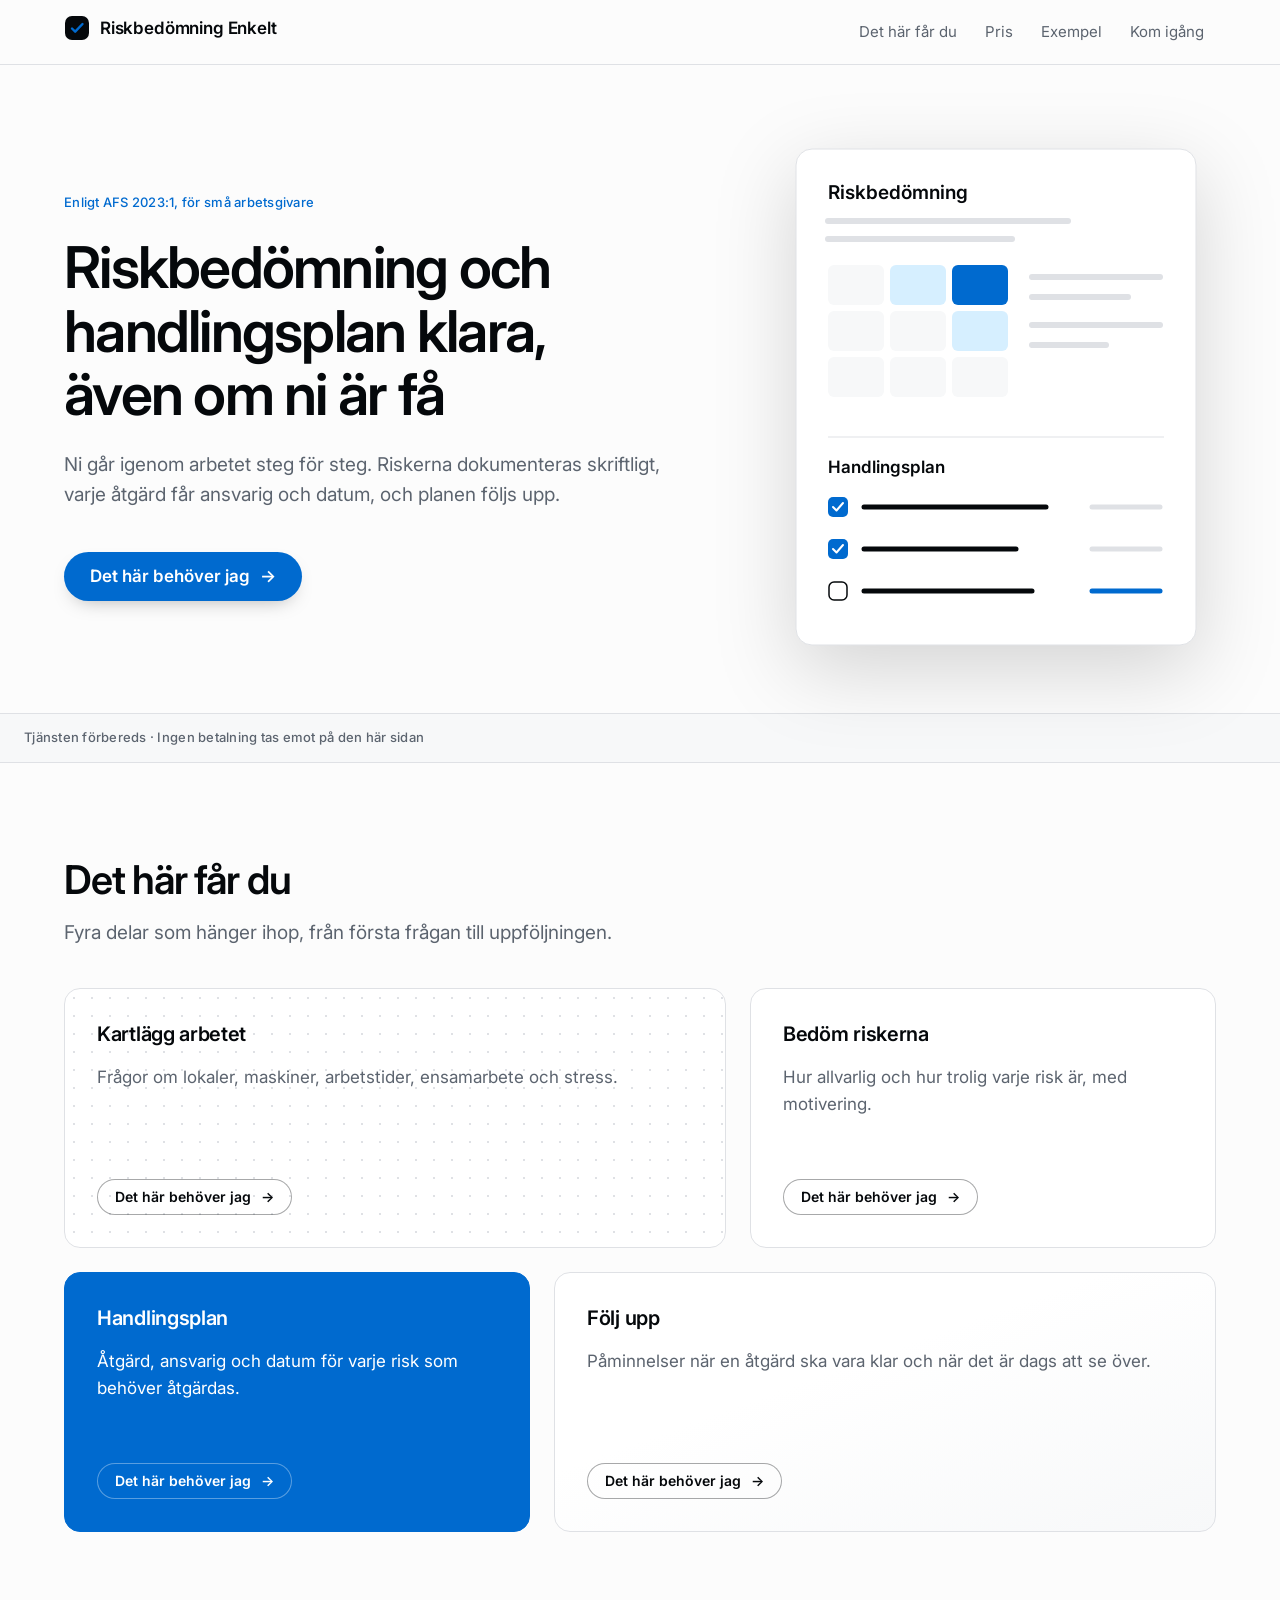
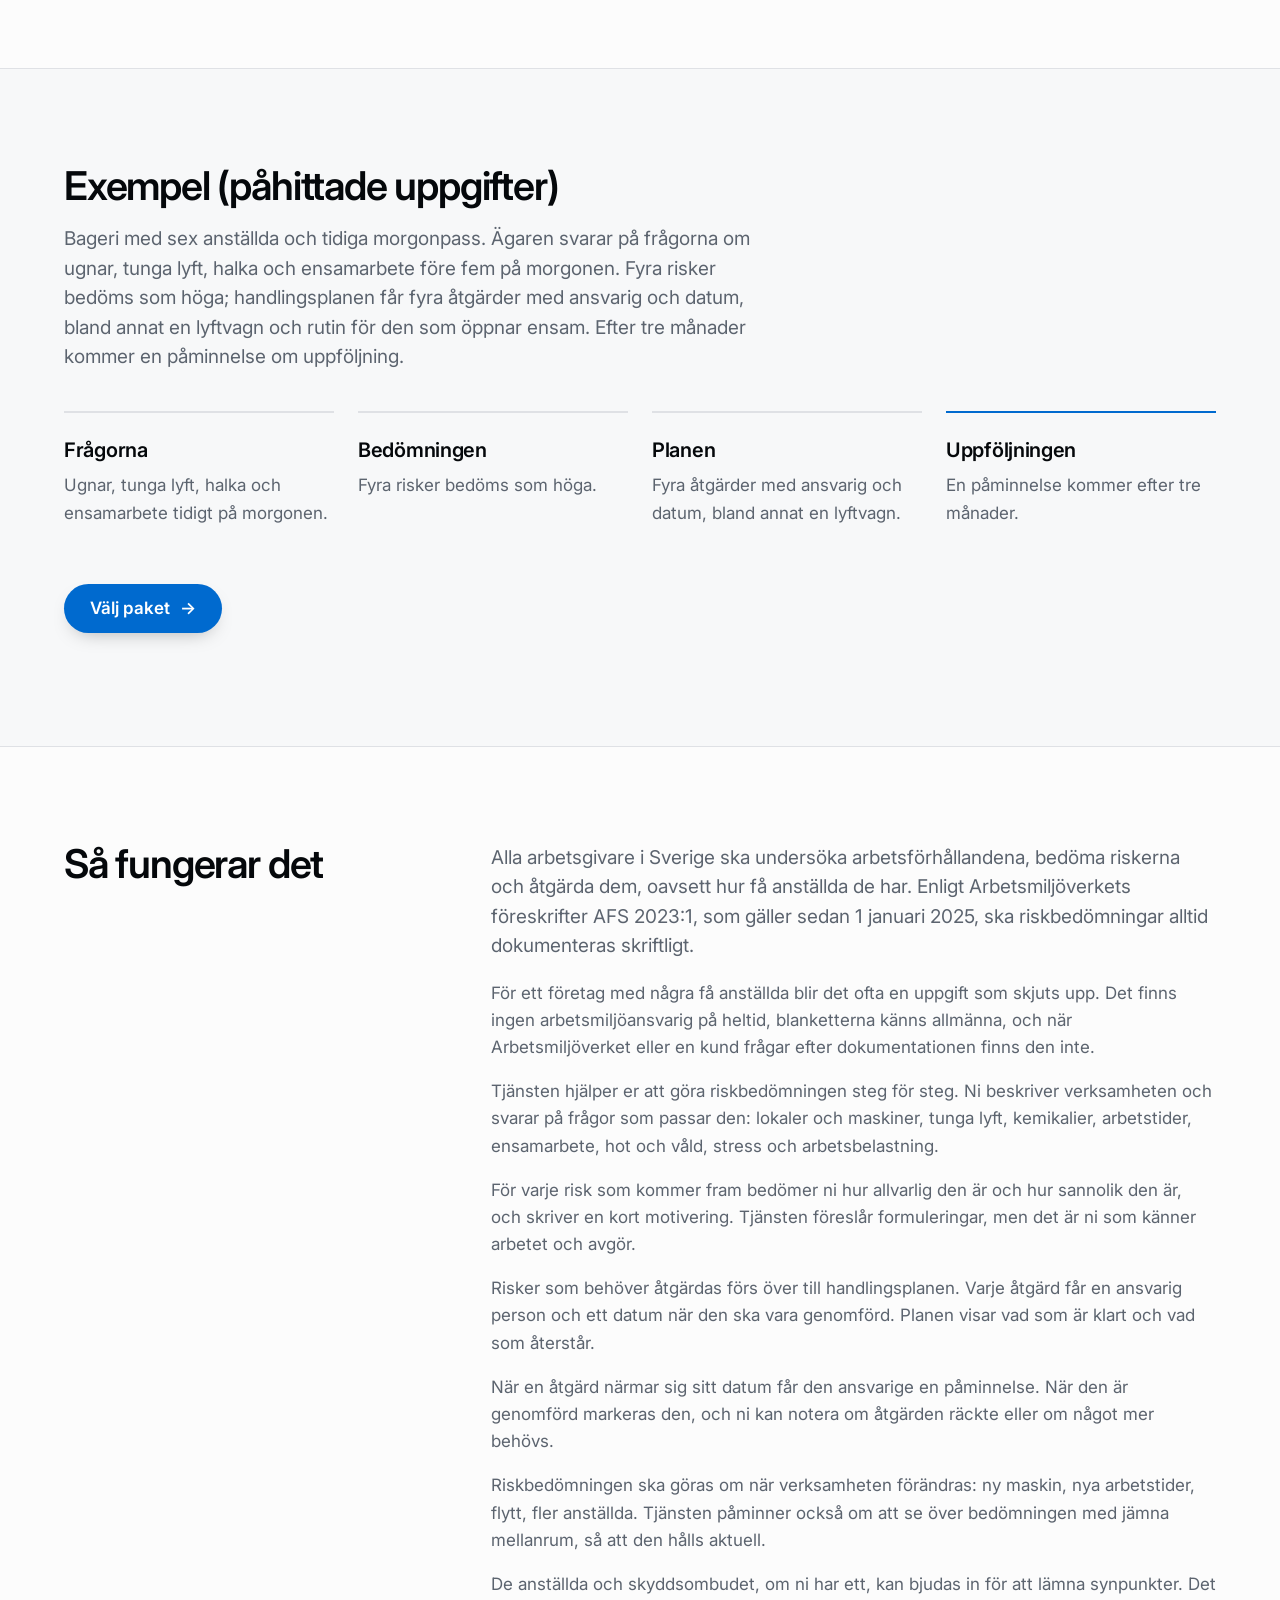
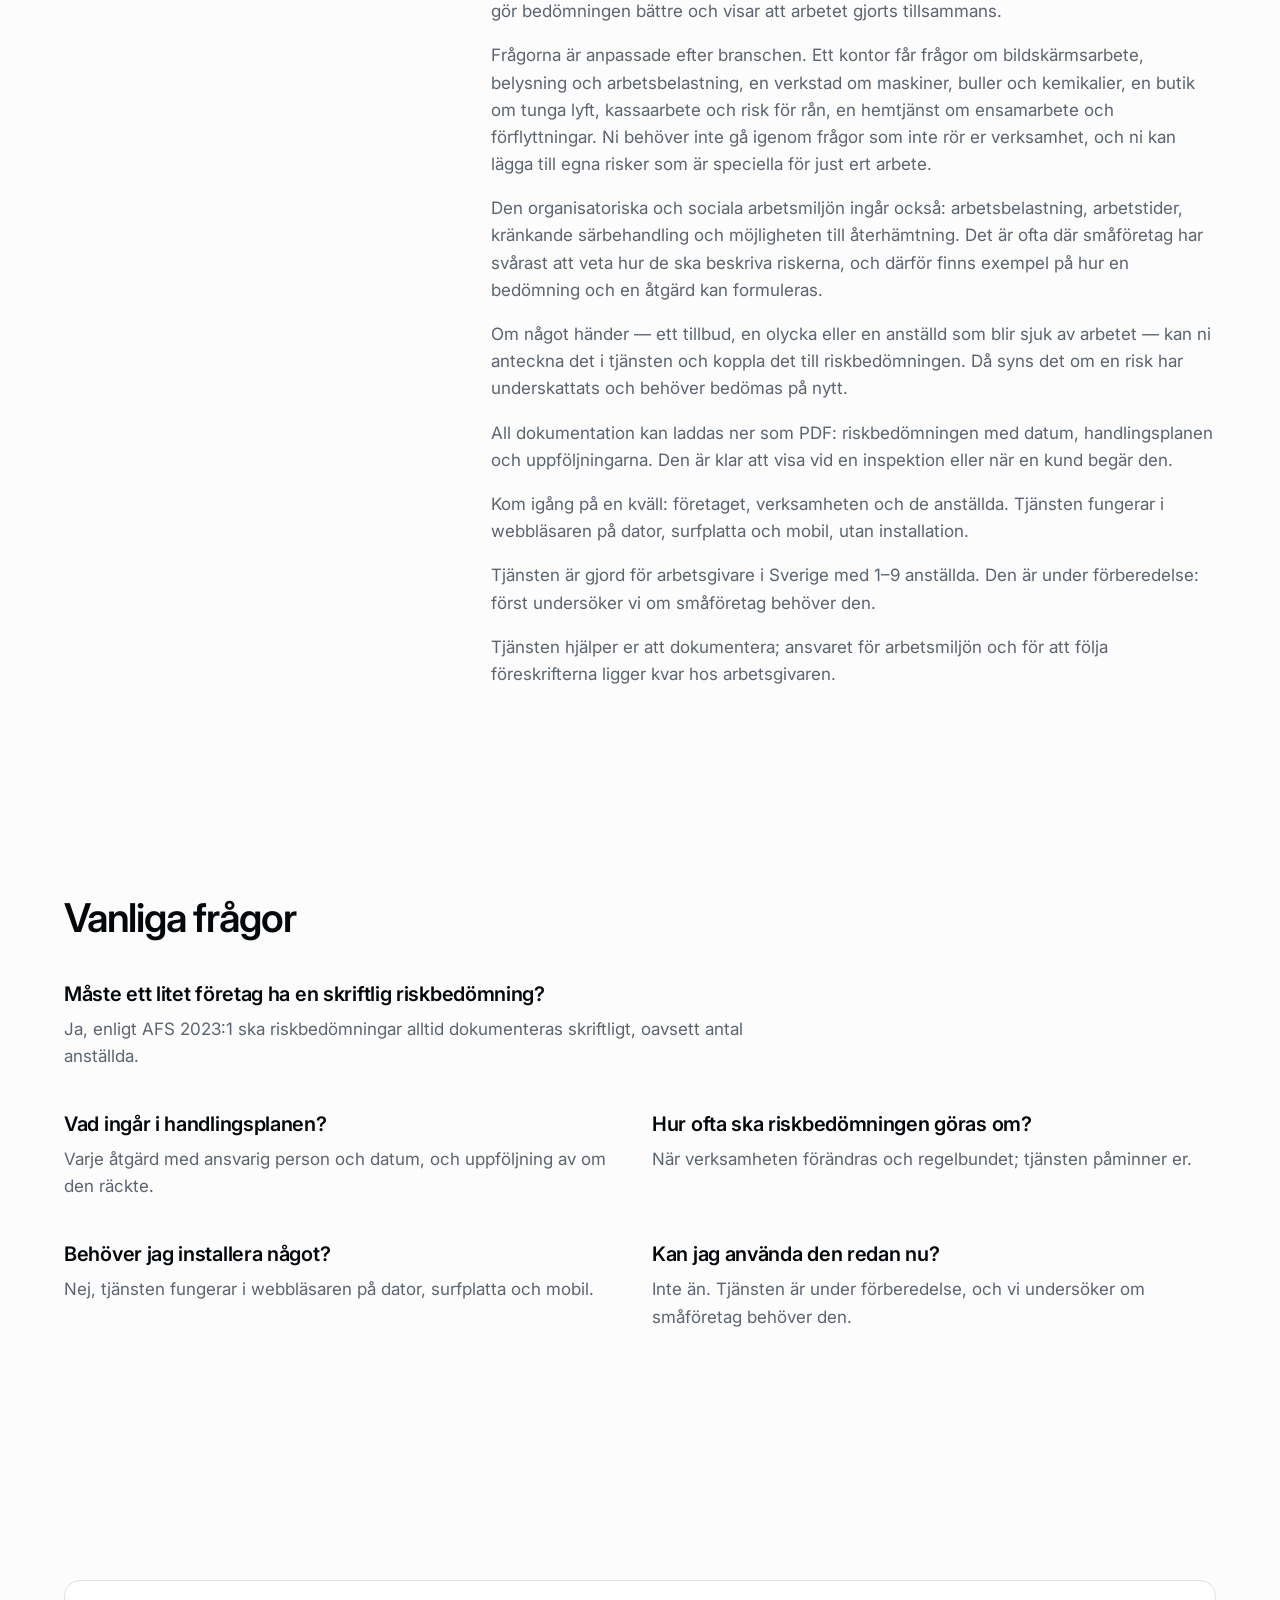
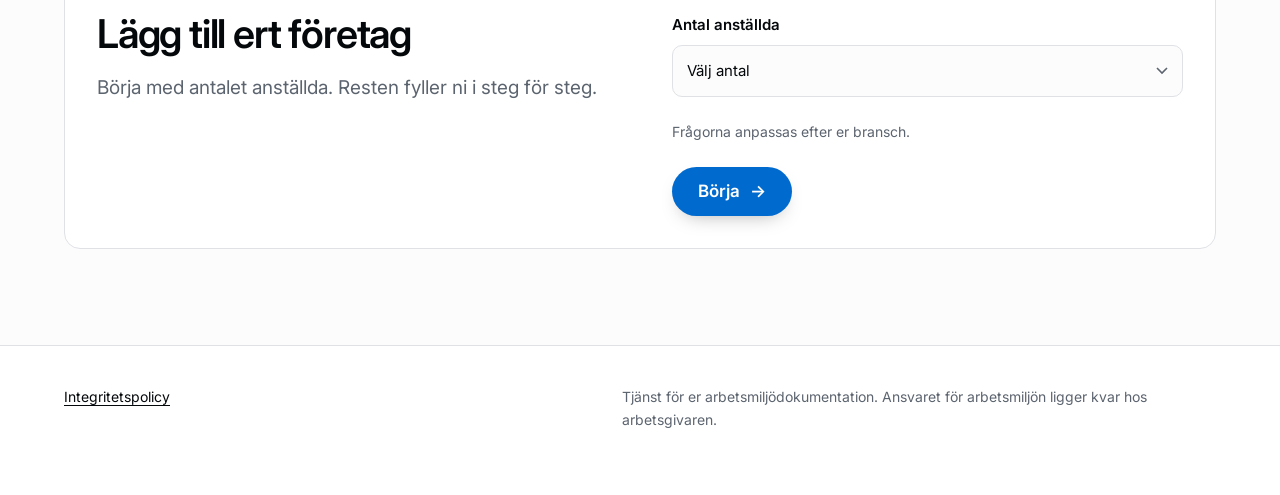
==== commit d08468f3: "Главная: одни цвета (СМ-04), шрифт Inter, светлый фон — выбор раскладки (слово Владельца 10.11.2026)" ====
--- a/index.html
+++ b/index.html
@@ -17,7 +17,7 @@
 <link rel="stylesheet" href="style.css">
 <link rel="preconnect" href="https://fonts.googleapis.com">
 <link rel="preconnect" href="https://fonts.gstatic.com" crossorigin>
-<link rel="stylesheet" href="https://fonts.googleapis.com/css2?family=Geist:wght@400;500;600&family=Geist+Mono:wght@400;500&display=swap">
+<link rel="stylesheet" href="https://fonts.googleapis.com/css2?family=Inter:wght@400;500;600&display=swap">
 <link rel="stylesheet" href="variant.css">
 <script src="smoke.js" defer></script>
 <!-- faq-jsonld:start -->
--- a/variant.css
+++ b/variant.css
@@ -6,26 +6,20 @@
 
 /* ---------- Tokens ---------- */
 :root {
-  color-scheme: light dark;
-  --bg: #f4f4f5; --surface: #fbfbfb; --surface-2: #ececee; --card: var(--surface);
-  --ink: #18181b; --muted: #52525b; --line: #dcdce0;
-  --accent: #c2410c; --accent-ink: #fbfbfb; --accent-soft: #fbe9df;
-  --shadow: 0 1px 2px rgb(24 24 27 / .05), 0 12px 32px -12px rgb(24 24 27 / .14);
-  --sans: "Geist", ui-sans-serif, system-ui, -apple-system, "Segoe UI", Roboto, sans-serif;
-  --mono: "Geist Mono", ui-monospace, Consolas, monospace;
+  color-scheme: light;
+  /* smokes' house palette (СМ-04): one light scheme, no dark override */
+  --bg: #fcfcfc; --surface: #ffffff; --surface-2: #f7f8f9; --card: var(--surface);
+  --ink: #05080b; --muted: #5c646f; --line: #dfe1e5;
+  --accent: #006acf; --accent-ink: #ffffff; --accent-soft: #d6efff; --focus: #0086dd;
+  --shadow: 0 1px 2px rgb(0 0 0 / .05), 0 12px 32px -12px rgb(0 0 0 / .14);
+  --shadow-btn: 0 8px 20px -10px rgb(0 0 0 / .35); --shadow-art: rgb(0 0 0 / .16);
+  --sans: "Inter", ui-sans-serif, system-ui, -apple-system, "Segoe UI", Roboto, sans-serif;
+  --mono: "Inter", ui-sans-serif, system-ui, sans-serif;
   --t-h1: clamp(2.25rem, 1.2rem + 3.4vw, 3.6rem); --t-h2: clamp(1.75rem, 1.2rem + 1.6vw, 2.5rem);
   --t-h3: 1.25rem; --t-lead: 1.1875rem; --t-body: 1.0625rem; --t-small: .875rem; --t-mono: .8125rem;
   --s1: 8px; --s2: 16px; --s3: 24px; --s4: 40px; --s5: 64px; --s6: 96px;
   --r-pill: 999px; --r-card: 16px; --r-input: 10px;
   --ease: cubic-bezier(.16, 1, .3, 1); --dur: .3s;
-}
-@media (prefers-color-scheme: dark) {
-  :root {
-    --bg: #111113; --surface: #19191c; --surface-2: #222226;
-    --ink: #ececee; --muted: #a1a1aa; --line: #2e2e33;
-    --accent: #fb923c; --accent-ink: #1c0d03; --accent-soft: #2a1a10;
-    --shadow: 0 1px 2px rgb(0 0 0 / .3), 0 16px 40px -16px rgb(0 0 0 / .6);
-  }
 }
 
 /* ---------- Elements ---------- */
@@ -38,14 +32,14 @@
 p { margin: 0 0 1em; color: var(--muted); max-width: 66ch; }
 small { color: var(--muted); font-size: var(--t-small); }
 a { color: inherit; text-underline-offset: 3px; }
-:focus-visible { outline: 2px solid var(--accent); outline-offset: 3px; }
+:focus-visible { outline: 2px solid var(--focus); outline-offset: 3px; }
 label { display: grid; gap: var(--s1); justify-self: stretch; font-weight: 600; font-size: 15px; }
 select {
   appearance: none; width: 100%; min-width: 0; padding: 13px 40px 13px 14px;
   font: inherit; font-weight: 400; color: var(--ink); border: 1px solid var(--line); border-radius: var(--r-input);
-  background: var(--bg) url("data:image/svg+xml,%3Csvg xmlns='http://www.w3.org/2000/svg' viewBox='0 0 12 8'%3E%3Cpath d='M1 1l5 5 5-5' fill='none' stroke='%2371717a' stroke-width='1.6'/%3E%3C/svg%3E") right 14px center/12px no-repeat;
+  background: var(--bg) url("data:image/svg+xml,%3Csvg xmlns='http://www.w3.org/2000/svg' viewBox='0 0 12 8'%3E%3Cpath d='M1 1l5 5 5-5' fill='none' stroke='%235c646f' stroke-width='1.6'/%3E%3C/svg%3E") right 14px center/12px no-repeat;
 }
-select:focus { outline: 2px solid var(--accent); outline-offset: 2px; }
+select:focus { outline: 2px solid var(--focus); outline-offset: 2px; }
 
 /* ---------- Text roles ---------- */
 .lead { font-size: var(--t-lead); line-height: 1.55; margin: 0 0 1em; max-width: 60ch; }
@@ -56,7 +50,7 @@
 .button {
   display: inline-flex; align-items: center; gap: 10px; padding: 16px 26px; border-radius: var(--r-pill);
   background: var(--accent); color: var(--accent-ink); font-weight: 600; line-height: 1; text-decoration: none; white-space: nowrap;
-  box-shadow: 0 8px 20px -10px var(--accent); transition: transform var(--dur) var(--ease), box-shadow var(--dur) var(--ease);
+  box-shadow: var(--shadow-btn); transition: transform var(--dur) var(--ease), box-shadow var(--dur) var(--ease);
 }
 .button::after { content: "\2192"; }
 .button:hover { transform: translateY(-2px); }
@@ -80,7 +74,7 @@
 /* ---------- Layout ---------- */
 .wrap { max-width: 1200px; margin: 0 auto; padding: 0 var(--s3); }
 section { padding: var(--s6) 0; }
-.alt { background: var(--surface); border-block: 1px solid var(--line); }
+.alt { background: var(--surface-2); border-block: 1px solid var(--line); }
 div.alt { padding-top: 14px; padding-bottom: 14px; } .alt > p { margin: 0; }
 .split { display: grid; grid-template-columns: var(--cols, minmax(0, 1fr) minmax(0, 1fr)); gap: var(--s5); align-items: start; }
 .split > h2 { position: sticky; top: var(--s6); }
@@ -107,7 +101,7 @@
 .hero { padding: 72px 0 56px; }
 .hero .split { align-items: center; }
 .art { width: 100%; max-width: 440px; margin: 0; justify-self: end; }
-.art svg { display: block; width: 100%; height: auto; filter: drop-shadow(0 24px 40px rgb(24 24 27 / .16)); }
+.art svg { display: block; width: 100%; height: auto; filter: drop-shadow(0 24px 40px var(--shadow-art)); }
 svg text { fill: var(--ink); font-family: var(--sans); }
 .f-paper { fill: var(--surface); stroke: var(--line); } .f-soft { fill: var(--surface-2); } .f-tint { fill: var(--accent-soft); } .f-acc { fill: var(--accent); }
 .s-line { stroke: var(--line); } .s-ink { stroke: var(--ink); } .s-acc { stroke: var(--accent); } .s-on { stroke: var(--accent-ink); }
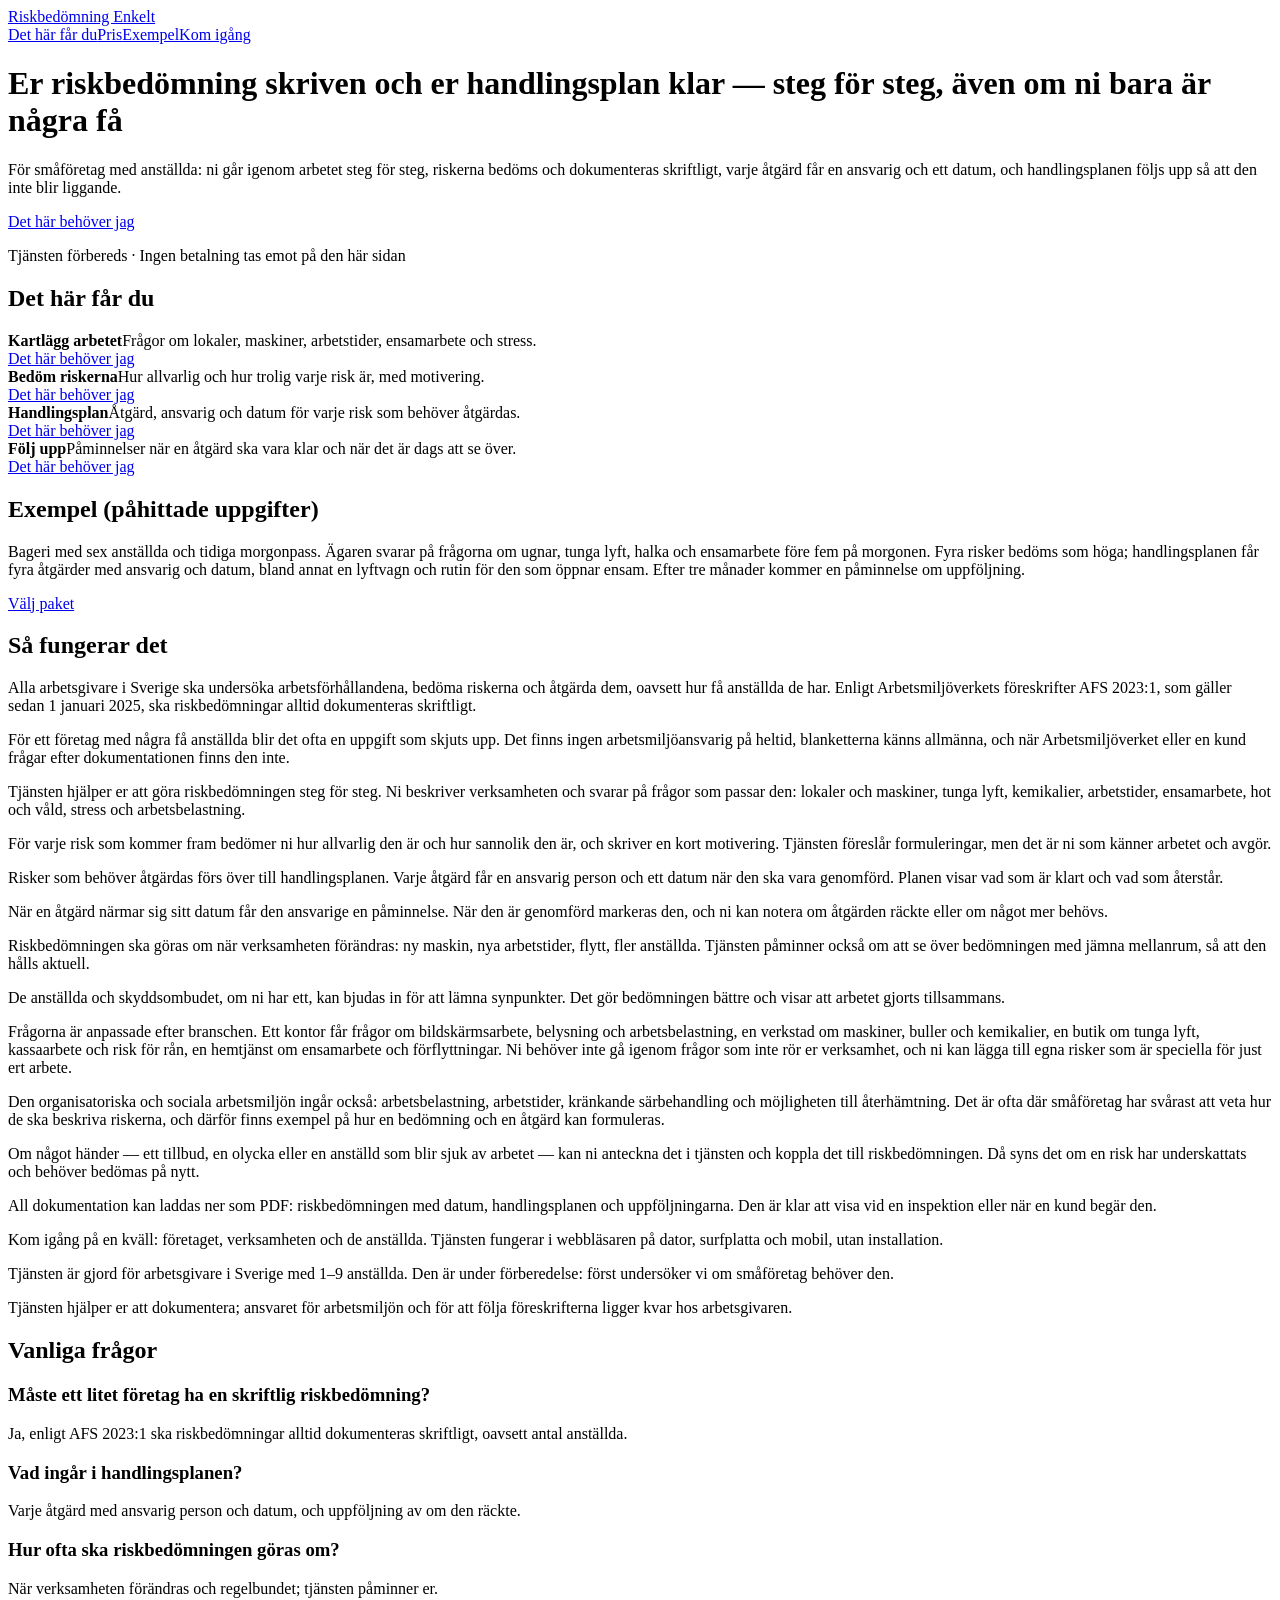
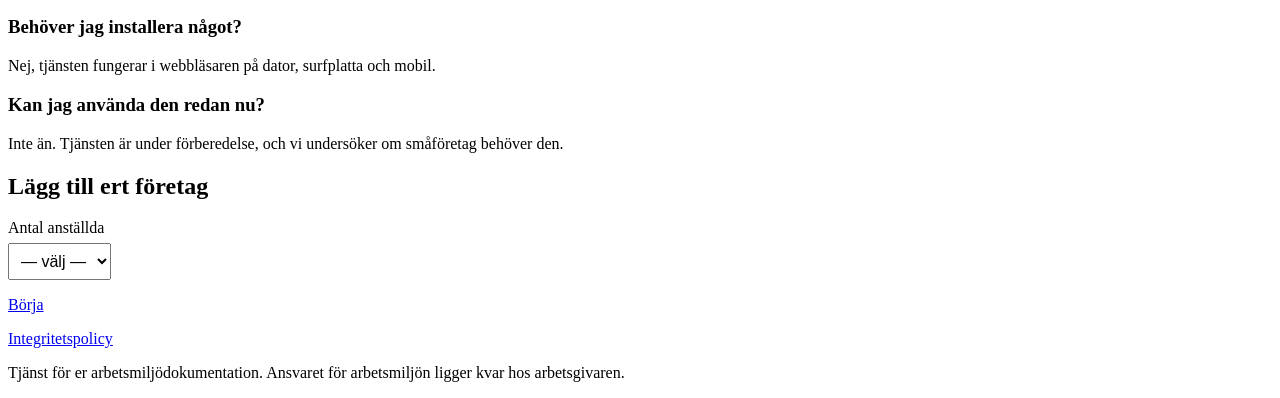
==== commit 1e0d0664: "Главная: прежний вид — сравнение дизайна перенесено на тестовый домен (слово Владельца 10.11.2026, «" ====
--- a/index.html
+++ b/index.html
@@ -15,10 +15,6 @@
 <meta name="description" content="För arbetsgivare med 1–9 anställda: skriftlig riskbedömning och handlingsplan enligt AFS 2023:1, steg för steg, med påminnelser och uppföljning.">
 <link rel="icon" href="favicon.svg">
 <link rel="stylesheet" href="style.css">
-<link rel="preconnect" href="https://fonts.googleapis.com">
-<link rel="preconnect" href="https://fonts.gstatic.com" crossorigin>
-<link rel="stylesheet" href="https://fonts.googleapis.com/css2?family=Inter:wght@400;500;600&display=swap">
-<link rel="stylesheet" href="variant.css">
 <script src="smoke.js" defer></script>
 <!-- faq-jsonld:start -->
 <script type="application/ld+json">
@@ -78,90 +74,37 @@
 <!-- End Google Tag Manager (noscript) -->
 
 <header><div class="wrap">
-  <div class="logo"><a href="index.html" data-ev="click_logo_home"><svg width="26" height="26" viewBox="0 0 26 26" aria-hidden="true"><rect x="1" y="1" width="24" height="24" rx="7" fill="currentColor"/><path d="M8 13.5l3.2 3.2L18.5 9" fill="none" class="s-acc" stroke-width="2.4" stroke-linecap="round" stroke-linejoin="round"/></svg>Riskbedömning Enkelt</a></div>
+  <div class="logo"><a href="index.html" data-ev="click_logo_home">Riskbedömning Enkelt</a></div>
   <nav class="top"><a href="#vad" data-ev="click_nav_vad">Det här får du</a><a href="price.html" data-ev="click_nav_pris">Pris</a><a href="#exempel" data-ev="click_nav_exempel">Exempel</a><a href="#start" data-ev="click_nav_start">Kom igång</a></nav>
 </div></header>
 
-<main>
-<section class="hero"><div class="wrap split" style="--cols:minmax(0,7fr) minmax(0,5fr)">
-  <div class="stack">
-    <p class="mono kicker" style="--i:0">Enligt AFS 2023:1, för små arbetsgivare</p>
-    <h1 style="--i:1">Riskbedömning och handlingsplan klara, även om ni är få</h1>
-    <p class="lead" style="--i:2">Ni går igenom arbetet steg för steg. Riskerna dokumenteras skriftligt, varje åtgärd får ansvarig och datum, och planen följs upp.</p>
-    <a class="button" style="--i:3" href="price.html" data-ev="cta_click">Det här behöver jag</a>
+<div class="wrap">
+  <div class="hero">
+    <h1>Er riskbedömning skriven och er handlingsplan klar — steg för steg, även om ni bara är några få</h1>
+    <p class="sub">För småföretag med anställda: ni går igenom arbetet steg för steg, riskerna bedöms och dokumenteras skriftligt, varje åtgärd får en ansvarig och ett datum, och handlingsplanen följs upp så att den inte blir liggande.</p>
+    <a class="cta" href="price.html" data-ev="cta_click">Det här behöver jag</a>
+    <p class="cta-note">Tjänsten förbereds · Ingen betalning tas emot på den här sidan</p>
   </div>
-  <figure class="art" style="--i:4" aria-hidden="true">
-    <svg viewBox="0 0 440 520" role="presentation">
-      <rect class="f-paper" x="20" y="12" width="400" height="496" rx="16" stroke-width="1"/>
-      <text x="52" y="62" font-size="19" font-weight="600">Riskbedömning</text>
-      <g stroke-width="6" stroke-linecap="round">
-        <line class="s-line draw" x1="52" y1="84" x2="300" y2="84" style="--d:0"/>
-        <line class="s-line draw" x1="52" y1="102" x2="236" y2="102" style="--d:1"/>
-        <line class="s-line draw" x1="256" y1="140" x2="384" y2="140" style="--d:2"/>
-        <line class="s-line draw" x1="256" y1="160" x2="352" y2="160" style="--d:3"/>
-        <line class="s-line draw" x1="256" y1="188" x2="384" y2="188" style="--d:4"/>
-        <line class="s-line draw" x1="256" y1="208" x2="330" y2="208" style="--d:5"/>
-      </g>
-      <g transform="translate(52 128)">
-        <rect class="f-soft pop" x="0" y="0" width="56" height="40" rx="6" style="--d:0"/>
-        <rect class="f-tint pop" x="62" y="0" width="56" height="40" rx="6" style="--d:1"/>
-        <rect class="f-acc pop" x="124" y="0" width="56" height="40" rx="6" style="--d:2"/>
-        <rect class="f-soft pop" x="0" y="46" width="56" height="40" rx="6" style="--d:3"/>
-        <rect class="f-soft pop" x="62" y="46" width="56" height="40" rx="6" style="--d:4"/>
-        <rect class="f-tint pop" x="124" y="46" width="56" height="40" rx="6" style="--d:5"/>
-        <rect class="f-soft pop" x="0" y="92" width="56" height="40" rx="6" style="--d:6"/>
-        <rect class="f-soft pop" x="62" y="92" width="56" height="40" rx="6" style="--d:7"/>
-        <rect class="f-soft pop" x="124" y="92" width="56" height="40" rx="6" style="--d:8"/>
-      </g>
-      <line class="s-line" x1="52" y1="300" x2="388" y2="300" stroke-width="1"/>
-      <text x="52" y="336" font-size="17" font-weight="600">Handlingsplan</text>
-      <g stroke-width="5" stroke-linecap="round">
-        <rect class="f-acc" x="52" y="360" width="20" height="20" rx="5" stroke="none"/>
-        <path class="s-on" d="M57 370l3.5 3.5L67 366" fill="none" stroke-width="2" stroke-linejoin="round"/>
-        <line class="s-ink draw" x1="88" y1="370" x2="270" y2="370" style="--d:6"/>
-        <line class="s-line" x1="316" y1="370" x2="384" y2="370"/>
-        <rect class="f-acc" x="52" y="402" width="20" height="20" rx="5" stroke="none"/>
-        <path class="s-on" d="M57 412l3.5 3.5L67 408" fill="none" stroke-width="2" stroke-linejoin="round"/>
-        <line class="s-ink draw" x1="88" y1="412" x2="240" y2="412" style="--d:7"/>
-        <line class="s-line" x1="316" y1="412" x2="384" y2="412"/>
-        <rect class="s-ink" x="53" y="445" width="18" height="18" rx="5" fill="none" stroke-width="1.5"/>
-        <line class="s-ink draw" x1="88" y1="454" x2="256" y2="454" style="--d:8"/>
-        <line class="s-acc draw" x1="316" y1="454" x2="384" y2="454" style="--d:9"/>
-      </g>
-    </svg>
-  </figure>
-</div></section>
 
-<div class="alt"><p class="wrap mono">Tjänsten förbereds · Ingen betalning tas emot på den här sidan</p></div>
+  <section id="vad" data-view="features_view">
+    <h2>Det här får du</h2>
+    <div class="grid">
+      <div class="card"><b>Kartlägg arbetet</b><span>Frågor om lokaler, maskiner, arbetstider, ensamarbete och stress.</span><br><a class="btn" href="price.html" data-ev="feature_kartlagg">Det här behöver jag</a></div>
+      <div class="card"><b>Bedöm riskerna</b><span>Hur allvarlig och hur trolig varje risk är, med motivering.</span><br><a class="btn" href="price.html" data-ev="feature_bedom">Det här behöver jag</a></div>
+      <div class="card"><b>Handlingsplan</b><span>Åtgärd, ansvarig och datum för varje risk som behöver åtgärdas.</span><br><a class="btn" href="price.html" data-ev="feature_plan">Det här behöver jag</a></div>
+      <div class="card"><b>Följ upp</b><span>Påminnelser när en åtgärd ska vara klar och när det är dags att se över.</span><br><a class="btn" href="price.html" data-ev="feature_folj">Det här behöver jag</a></div>
+    </div>
+  </section>
 
-<section id="vad" data-view="features_view"><div class="wrap">
-  <h2>Det här får du</h2>
-  <p class="lead">Fyra delar som hänger ihop, från första frågan till uppföljningen.</p>
-  <div class="grid">
-    <article class="card dots reveal" style="--span:7"><h3>Kartlägg arbetet</h3><p>Frågor om lokaler, maskiner, arbetstider, ensamarbete och stress.</p><a class="button line" href="price.html" data-ev="feature_kartlagg">Det här behöver jag</a></article>
-    <article class="card reveal" style="--span:5"><h3>Bedöm riskerna</h3><p>Hur allvarlig och hur trolig varje risk är, med motivering.</p><a class="button line" href="price.html" data-ev="feature_bedom">Det här behöver jag</a></article>
-    <article class="card filled reveal" style="--span:5"><h3>Handlingsplan</h3><p>Åtgärd, ansvarig och datum för varje risk som behöver åtgärdas.</p><a class="button line" href="price.html" data-ev="feature_plan">Det här behöver jag</a></article>
-    <article class="card tint reveal" style="--span:7"><h3>Följ upp</h3><p>Påminnelser när en åtgärd ska vara klar och när det är dags att se över.</p><a class="button line" href="price.html" data-ev="feature_folj">Det här behöver jag</a></article>
-  </div>
-</div></section>
-
-<section id="exempel" class="alt" data-view="example_view"><div class="wrap">
-  <h2>Exempel (påhittade uppgifter)</h2>
-  <p class="lead">Bageri med sex anställda och tidiga morgonpass. Ägaren svarar på frågorna om ugnar, tunga lyft, halka och ensamarbete före fem på morgonen. Fyra risker bedöms som höga; handlingsplanen får fyra åtgärder med ansvarig och datum, bland annat en lyftvagn och rutin för den som öppnar ensam. Efter tre månader kommer en påminnelse om uppföljning.</p>
-  <ol class="grid flow" style="--span:3">
-    <li class="reveal"><h3>Frågorna</h3><p>Ugnar, tunga lyft, halka och ensamarbete tidigt på morgonen.</p></li>
-    <li class="reveal"><h3>Bedömningen</h3><p>Fyra risker bedöms som höga.</p></li>
-    <li class="reveal"><h3>Planen</h3><p>Fyra åtgärder med ansvarig och datum, bland annat en lyftvagn.</p></li>
-    <li class="reveal"><h3>Uppföljningen</h3><p>En påminnelse kommer efter tre månader.</p></li>
-  </ol>
-  <p><a class="button" href="price.html" data-ev="click_cta_after_example">Välj paket</a></p>
-</div></section>
-
+  <section id="exempel" data-view="example_view">
+    <h2>Exempel (påhittade uppgifter)</h2>
+    <p class="fine">Bageri med sex anställda och tidiga morgonpass. Ägaren svarar på frågorna om ugnar, tunga lyft, halka och ensamarbete före fem på morgonen. Fyra risker bedöms som höga; handlingsplanen får fyra åtgärder med ansvarig och datum, bland annat en lyftvagn och rutin för den som öppnar ensam. Efter tre månader kommer en påminnelse om uppföljning.</p>
+    <a class="cta" href="price.html" data-ev="click_cta_after_example">Välj paket</a>
+  </section>
 <!-- seo-tekst:start -->
-<section id="opis"><div class="wrap split" style="--cols:minmax(0,4fr) minmax(0,8fr)">
-  <h2>Så fungerar det</h2>
-  <div>
-    <p class="lead">Alla arbetsgivare i Sverige ska undersöka arbetsförhållandena, bedöma riskerna och åtgärda dem, oavsett hur få anställda de har. Enligt Arbetsmiljöverkets föreskrifter AFS 2023:1, som gäller sedan 1 januari 2025, ska riskbedömningar alltid dokumenteras skriftligt.</p>
+  <section id="opis">
+    <h2>Så fungerar det</h2>
+    <p>Alla arbetsgivare i Sverige ska undersöka arbetsförhållandena, bedöma riskerna och åtgärda dem, oavsett hur få anställda de har. Enligt Arbetsmiljöverkets föreskrifter AFS 2023:1, som gäller sedan 1 januari 2025, ska riskbedömningar alltid dokumenteras skriftligt.</p>
     <p>För ett företag med några få anställda blir det ofta en uppgift som skjuts upp. Det finns ingen arbetsmiljöansvarig på heltid, blanketterna känns allmänna, och när Arbetsmiljöverket eller en kund frågar efter dokumentationen finns den inte.</p>
     <p>Tjänsten hjälper er att göra riskbedömningen steg för steg. Ni beskriver verksamheten och svarar på frågor som passar den: lokaler och maskiner, tunga lyft, kemikalier, arbetstider, ensamarbete, hot och våld, stress och arbetsbelastning.</p>
     <p>För varje risk som kommer fram bedömer ni hur allvarlig den är och hur sannolik den är, och skriver en kort motivering. Tjänsten föreslår formuleringar, men det är ni som känner arbetet och avgör.</p>
@@ -176,43 +119,31 @@
     <p>Kom igång på en kväll: företaget, verksamheten och de anställda. Tjänsten fungerar i webbläsaren på dator, surfplatta och mobil, utan installation.</p>
     <p>Tjänsten är gjord för arbetsgivare i Sverige med 1–9 anställda. Den är under förberedelse: först undersöker vi om småföretag behöver den.</p>
     <p>Tjänsten hjälper er att dokumentera; ansvaret för arbetsmiljön och för att följa föreskrifterna ligger kvar hos arbetsgivaren.</p>
-  </div>
-</div></section>
-<section id="faq"><div class="wrap">
-  <h2>Vanliga frågor</h2>
-  <div class="grid">
-    <div style="--span:12"><h3>Måste ett litet företag ha en skriftlig riskbedömning?</h3>
-    <p>Ja, enligt AFS 2023:1 ska riskbedömningar alltid dokumenteras skriftligt, oavsett antal anställda.</p></div>
-    <div><h3>Vad ingår i handlingsplanen?</h3>
-    <p>Varje åtgärd med ansvarig person och datum, och uppföljning av om den räckte.</p></div>
-    <div><h3>Hur ofta ska riskbedömningen göras om?</h3>
-    <p>När verksamheten förändras och regelbundet; tjänsten påminner er.</p></div>
-    <div><h3>Behöver jag installera något?</h3>
-    <p>Nej, tjänsten fungerar i webbläsaren på dator, surfplatta och mobil.</p></div>
-    <div><h3>Kan jag använda den redan nu?</h3>
-    <p>Inte än. Tjänsten är under förberedelse, och vi undersöker om småföretag behöver den.</p></div>
-  </div>
-</div></section>
+  </section>
+  <section id="faq">
+    <h2>Vanliga frågor</h2>
+    <h3>Måste ett litet företag ha en skriftlig riskbedömning?</h3>
+    <p>Ja, enligt AFS 2023:1 ska riskbedömningar alltid dokumenteras skriftligt, oavsett antal anställda.</p>
+    <h3>Vad ingår i handlingsplanen?</h3>
+    <p>Varje åtgärd med ansvarig person och datum, och uppföljning av om den räckte.</p>
+    <h3>Hur ofta ska riskbedömningen göras om?</h3>
+    <p>När verksamheten förändras och regelbundet; tjänsten påminner er.</p>
+    <h3>Behöver jag installera något?</h3>
+    <p>Nej, tjänsten fungerar i webbläsaren på dator, surfplatta och mobil.</p>
+    <h3>Kan jag använda den redan nu?</h3>
+    <p>Inte än. Tjänsten är under förberedelse, och vi undersöker om småföretag behöver den.</p>
+  </section>
 <!-- seo-tekst:end -->
-
-<section id="start" data-view="start_view"><div class="wrap">
-  <div class="card split reveal">
-    <div>
-      <h2>Lägg till ert företag</h2>
-      <p class="lead">Börja med antalet anställda. Resten fyller ni i steg för steg.</p>
-    </div>
-    <div class="stack">
-      <label for="antal">Antal anställda<select id="antal" data-ev-focus="form_start"><option value="">Välj antal</option><option>1-3</option><option>4-6</option><option>7-9</option><option>Fler än 9</option></select></label>
-      <small>Frågorna anpassas efter er bransch.</small>
-      <a class="button" href="price.html" data-ev="form_submit_click">Börja</a>
-    </div>
-  </div>
-</div></section>
-</main>
+  <section id="start" data-view="start_view">
+    <h2>Lägg till ert företag</h2>
+    <p><label>Antal anställda<br><select data-ev-focus="form_start" style="margin-top:6px;padding:8px;font-size:16px"><option value="">— välj —</option><option>1–3</option><option>4–6</option><option>7–9</option><option>Fler än 9</option></select></label></p>
+    <a class="cta" href="price.html" data-ev="form_submit_click">Börja</a>
+  </section>
+</div>
 
 <footer><div class="wrap">
   <p><a href="privacy.html" data-ev="click_legal_privacy">Integritetspolicy</a></p>
-  <p>Tjänst för er arbetsmiljödokumentation. Ansvaret för arbetsmiljön ligger kvar hos arbetsgivaren.</p>
+  <p class="muted">Tjänst för er arbetsmiljödokumentation. Ansvaret för arbetsmiljön ligger kvar hos arbetsgivaren.</p>
 </div></footer>
 
 </body>
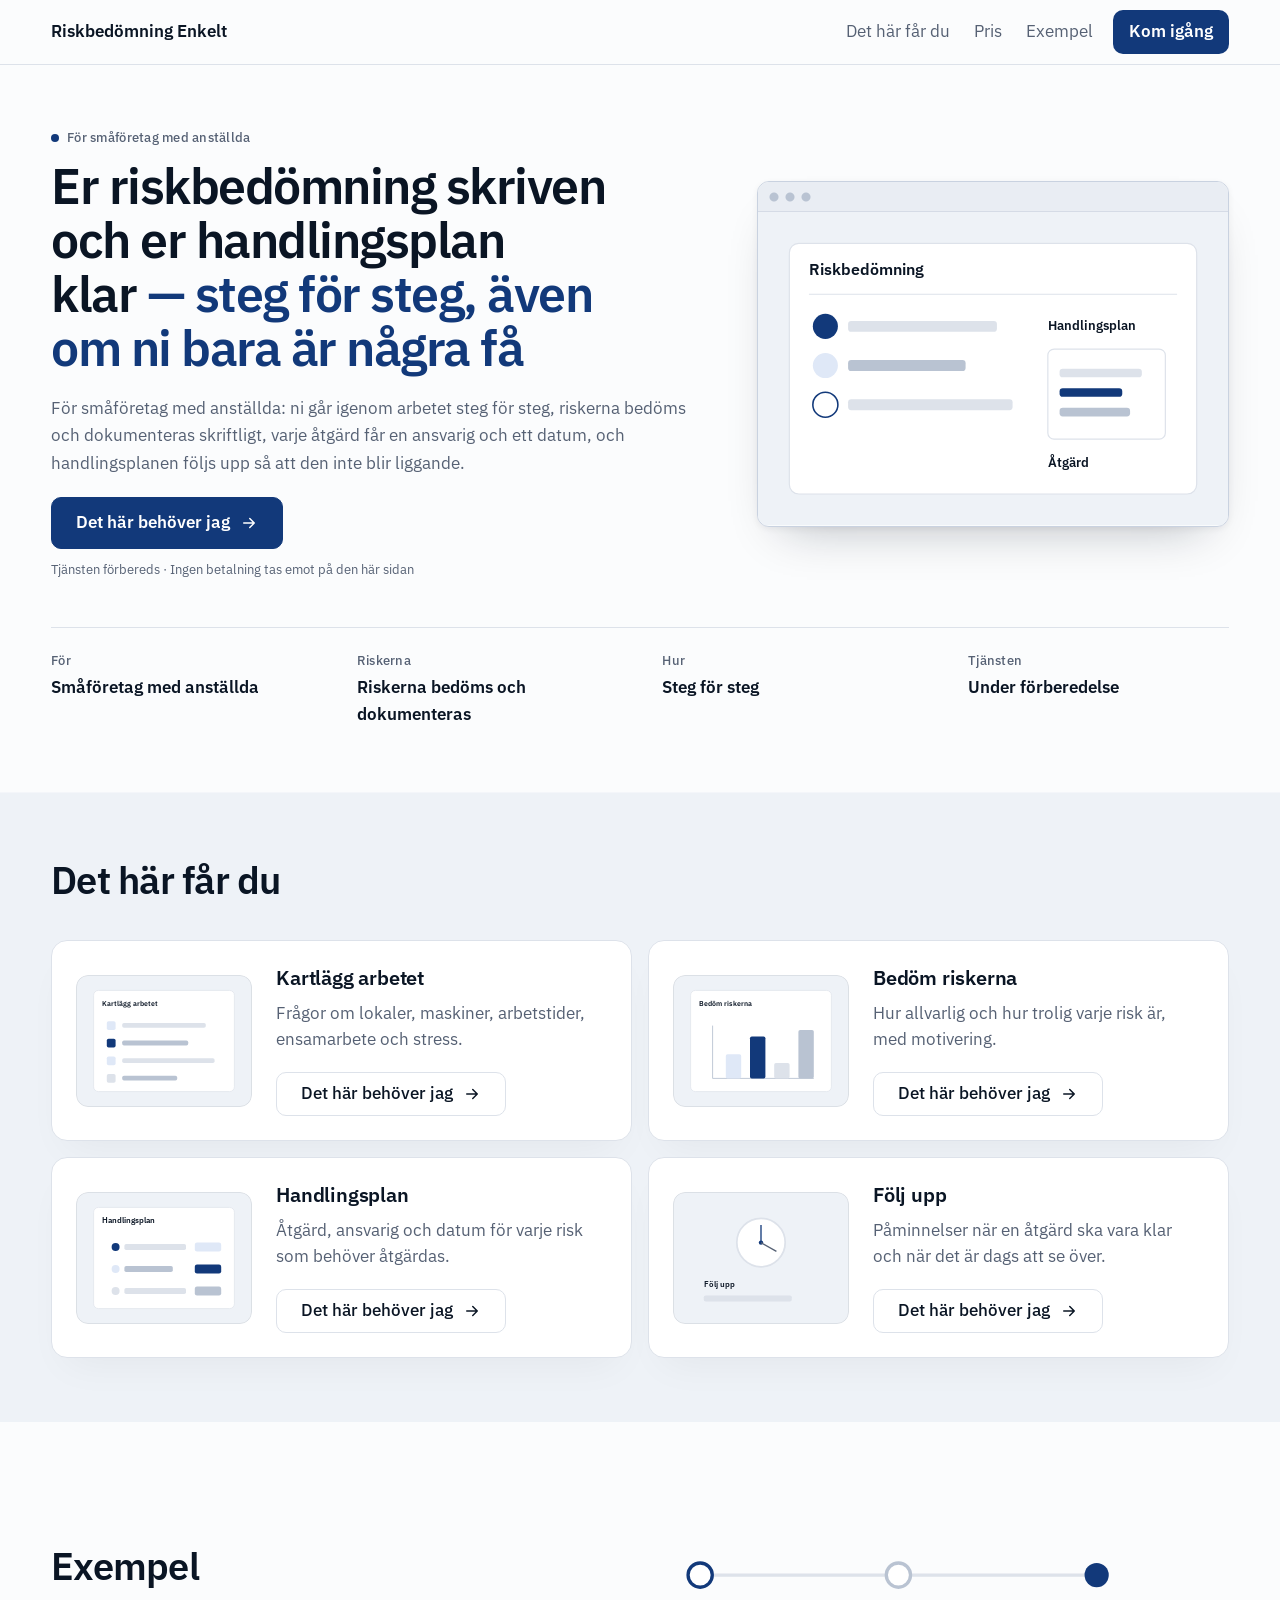
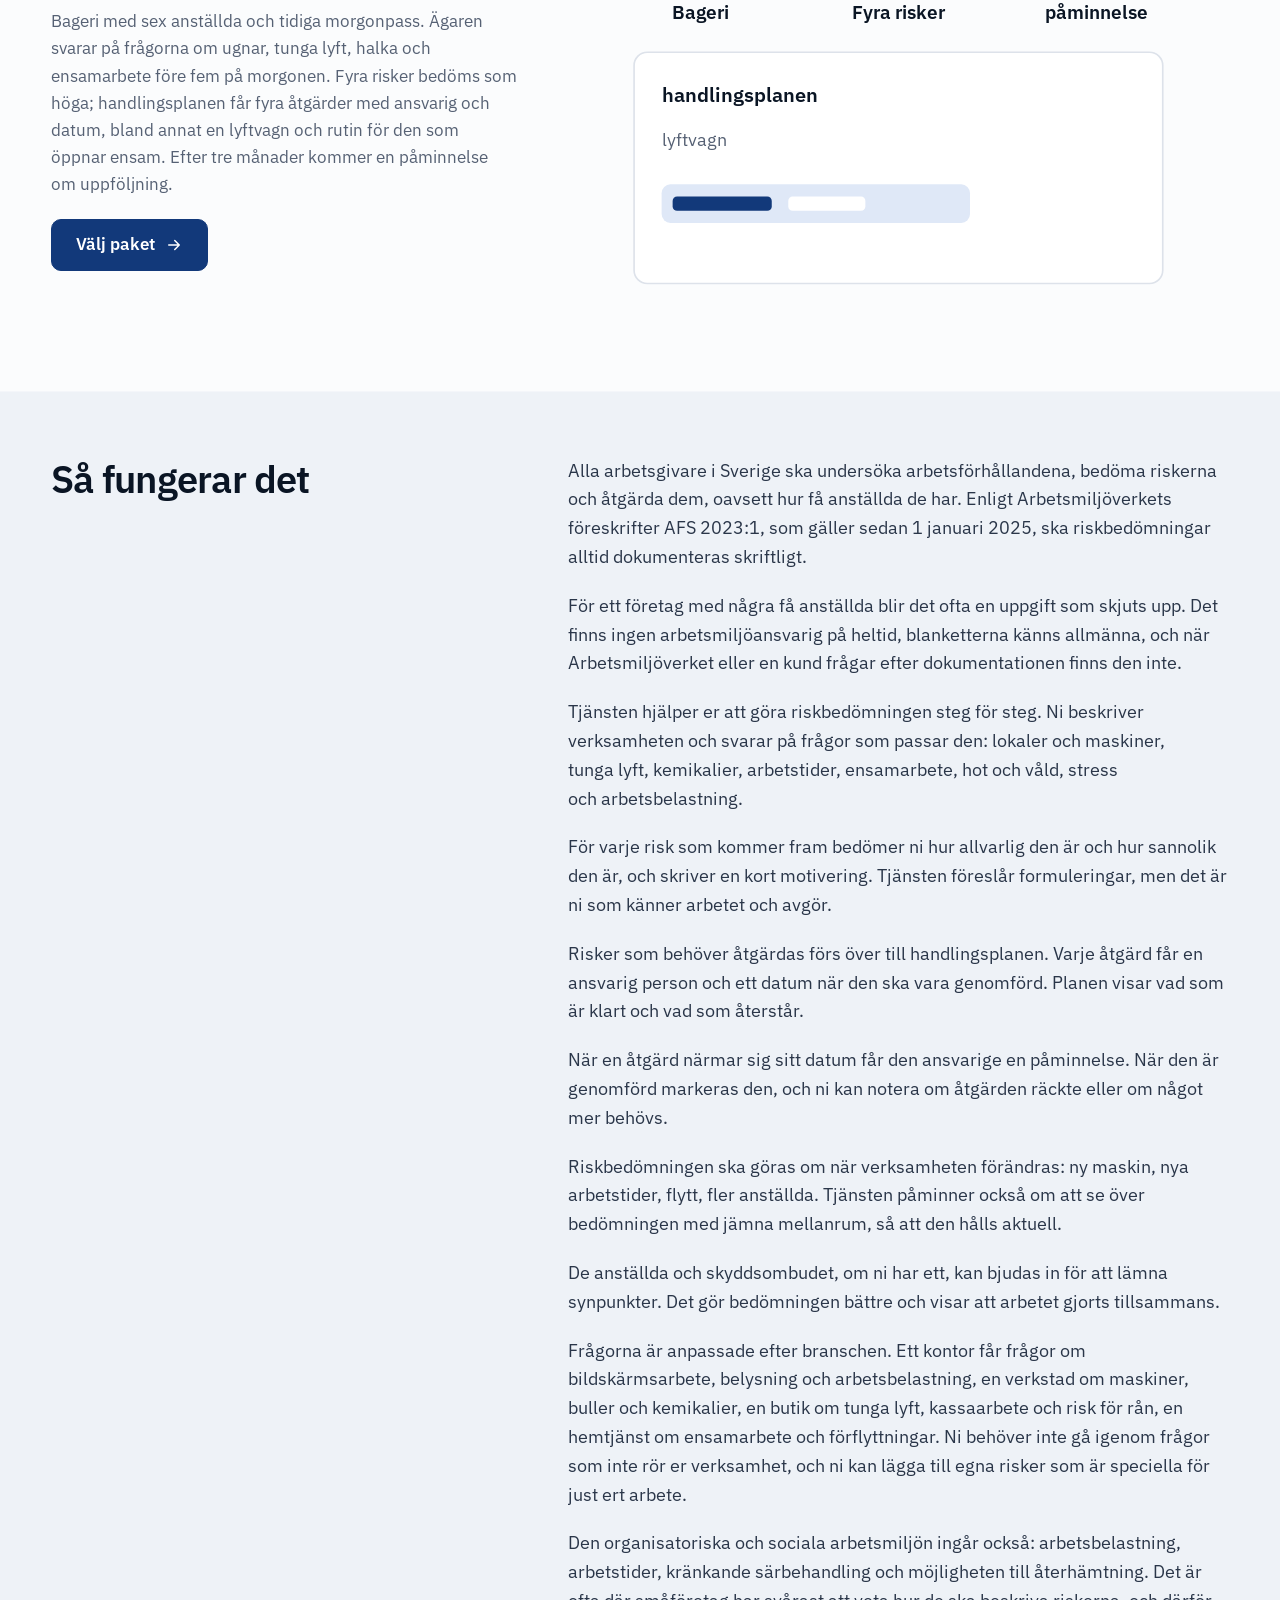
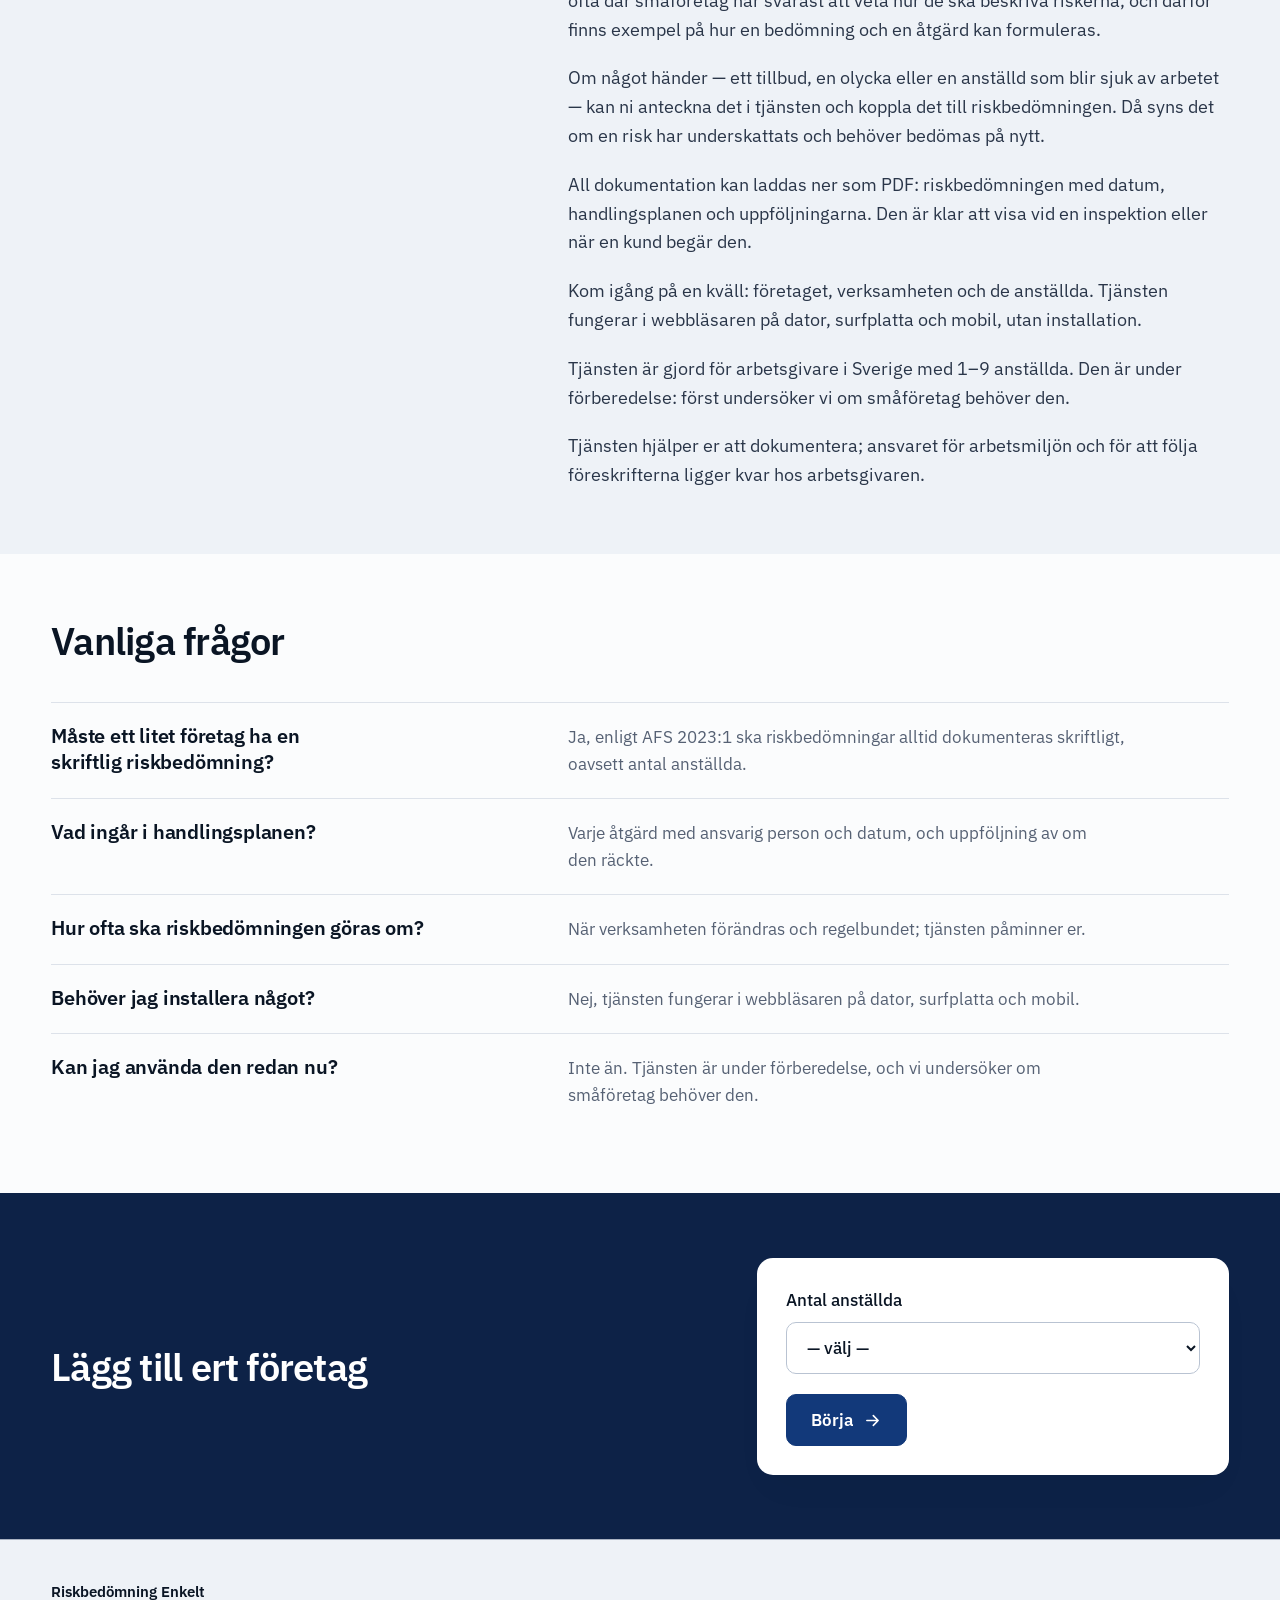
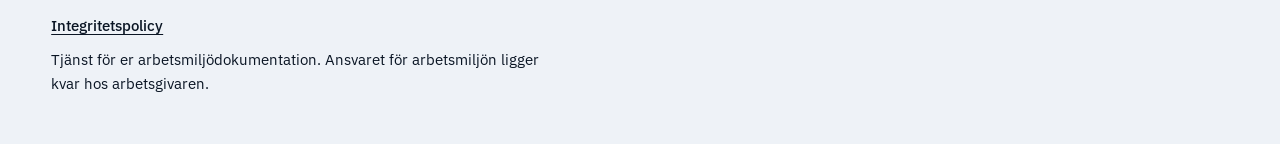
==== commit 37707f6e: "Main page: design sample (rollout) Co-Authored-By: Claude Fable 5.2 <noreply@anthropic.com>" ====
--- a/index.html
+++ b/index.html
@@ -15,6 +15,10 @@
 <meta name="description" content="För arbetsgivare med 1–9 anställda: skriftlig riskbedömning och handlingsplan enligt AFS 2023:1, steg för steg, med påminnelser och uppföljning.">
 <link rel="icon" href="favicon.svg">
 <link rel="stylesheet" href="style.css">
+<link rel="preconnect" href="https://fonts.googleapis.com">
+<link rel="preconnect" href="https://fonts.gstatic.com" crossorigin>
+<link rel="stylesheet" href="https://fonts.googleapis.com/css2?family=IBM+Plex+Sans:wght@400;500;600&display=swap">
+<link rel="stylesheet" href="variant.css">
 <script src="smoke.js" defer></script>
 <!-- faq-jsonld:start -->
 <script type="application/ld+json">
@@ -73,38 +77,68 @@
 height="0" width="0" style="display:none;visibility:hidden"></iframe></noscript>
 <!-- End Google Tag Manager (noscript) -->
 
-<header><div class="wrap">
-  <div class="logo"><a href="index.html" data-ev="click_logo_home">Riskbedömning Enkelt</a></div>
-  <nav class="top"><a href="#vad" data-ev="click_nav_vad">Det här får du</a><a href="price.html" data-ev="click_nav_pris">Pris</a><a href="#exempel" data-ev="click_nav_exempel">Exempel</a><a href="#start" data-ev="click_nav_start">Kom igång</a></nav>
+<header><div class="shell">
+  <a class="home" href="index.html" data-ev="click_logo_home">Riskbedömning Enkelt</a>
+  <nav><a href="#vad" data-ev="click_nav_vad">Det här får du</a><a href="price.html" data-ev="click_nav_pris">Pris</a><a href="#exempel" data-ev="click_nav_exempel">Exempel</a><a href="#start" data-ev="click_nav_start">Kom igång</a></nav>
 </div></header>
 
-<div class="wrap">
-  <div class="hero">
-    <h1>Er riskbedömning skriven och er handlingsplan klar — steg för steg, även om ni bara är några få</h1>
-    <p class="sub">För småföretag med anställda: ni går igenom arbetet steg för steg, riskerna bedöms och dokumenteras skriftligt, varje åtgärd får en ansvarig och ett datum, och handlingsplanen följs upp så att den inte blir liggande.</p>
-    <a class="cta" href="price.html" data-ev="cta_click">Det här behöver jag</a>
-    <p class="cta-note">Tjänsten förbereds · Ingen betalning tas emot på den här sidan</p>
-  </div>
+<main class="shell">
+  <section class="split">
+    <div class="stack">
+      <p class="meta rise"><span class="dot"></span> För småföretag med anställda</p>
+      <h1 class="rise" style="--i:1" data-len="long">Er riskbedömning skriven och er handlingsplan klar&nbsp;<span class="soft">— steg för steg, även om ni bara är några få</span></h1>
+      <p class="rise" style="--i:2">För småföretag med anställda: ni går igenom arbetet steg för steg, riskerna bedöms och dokumenteras skriftligt, varje åtgärd får en ansvarig och ett datum, och handlingsplanen följs upp så att den inte blir liggande.</p>
+      <a class="button rise" style="--i:3" href="price.html" data-ev="cta_click">Det här behöver jag</a>
+      <p class="meta rise" style="--i:4">Tjänsten förbereds · Ingen betalning tas emot på den här sidan</p>
+    </div>
+    <figure class="window rise" style="--i:2"><svg aria-hidden="true" focusable="false" class="shot" xmlns="http://www.w3.org/2000/svg" viewBox="0 0 1200 800"><rect width="1200" height="800" fill="#eef2f7" /><rect x="80" y="80" width="1040" height="640" rx="24" fill="#ffffff" stroke="#dde2ea" stroke-width="3" /><text x="130" y="160" font-size="40" font-weight="600" fill="#0a1524">Riskbedömning</text><line x1="130" y1="210" x2="1070" y2="210" stroke="#dde2ea" stroke-width="3" fill="none" /><rect x="140" y="260" width="64" height="64" rx="32" fill="#12397a" /><rect x="230" y="278" width="380" height="28" rx="8" fill="#dde2ea" /><rect x="140" y="360" width="64" height="64" rx="32" fill="#dfe8f7" /><rect x="230" y="378" width="300" height="28" rx="8" fill="#b9c3d2" /><rect x="140" y="460" width="64" height="64" rx="32" fill="#ffffff" stroke="#12397a" stroke-width="4" /><rect x="230" y="478" width="420" height="28" rx="8" fill="#dde2ea" /><text x="740" y="300" font-size="32" font-weight="600" fill="#0a1524">Handlingsplan</text><rect x="740" y="350" width="300" height="230" rx="16" fill="#ffffff" stroke="#dde2ea" stroke-width="3" /><rect x="770" y="400" width="210" height="22" rx="8" fill="#dde2ea" /><rect x="770" y="450" width="160" height="22" rx="8" fill="#12397a" /><rect x="770" y="500" width="180" height="22" rx="8" fill="#b9c3d2" /><text x="740" y="650" font-size="32" font-weight="600" fill="#0a1524">Åtgärd</text></svg></figure>
+    <dl class="facts">
+      <div><dt>För</dt><dd>Småföretag med anställda</dd></div>
+      <div><dt>Riskerna</dt><dd>Riskerna bedöms och dokumenteras</dd></div>
+      <div><dt>Hur</dt><dd>Steg för steg</dd></div>
+      <div><dt>Tjänsten</dt><dd>Under förberedelse</dd></div>
+    </dl>
+  </section>
 
   <section id="vad" data-view="features_view">
-    <h2>Det här får du</h2>
-    <div class="grid">
-      <div class="card"><b>Kartlägg arbetet</b><span>Frågor om lokaler, maskiner, arbetstider, ensamarbete och stress.</span><br><a class="btn" href="price.html" data-ev="feature_kartlagg">Det här behöver jag</a></div>
-      <div class="card"><b>Bedöm riskerna</b><span>Hur allvarlig och hur trolig varje risk är, med motivering.</span><br><a class="btn" href="price.html" data-ev="feature_bedom">Det här behöver jag</a></div>
-      <div class="card"><b>Handlingsplan</b><span>Åtgärd, ansvarig och datum för varje risk som behöver åtgärdas.</span><br><a class="btn" href="price.html" data-ev="feature_plan">Det här behöver jag</a></div>
-      <div class="card"><b>Följ upp</b><span>Påminnelser när en åtgärd ska vara klar och när det är dags att se över.</span><br><a class="btn" href="price.html" data-ev="feature_folj">Det här behöver jag</a></div>
+    <div class="stack"><h2>Det här får du</h2></div>
+    <div class="bento">
+      <article class="tile stack reveal">
+        <div class="art"><svg aria-hidden="true" focusable="false" xmlns="http://www.w3.org/2000/svg" viewBox="0 0 800 600"><rect width="800" height="600" fill="#eef2f7" /><rect x="80" y="70" width="640" height="460" rx="22" fill="#ffffff" stroke="#dde2ea" stroke-width="3" /><text x="120" y="140" font-size="34" font-weight="600" fill="#0a1524">Kartlägg arbetet</text><rect x="140" y="210" width="40" height="40" rx="8" fill="#dfe8f7" /><rect x="210" y="218" width="380" height="22" rx="8" fill="#dde2ea" /><rect x="140" y="290" width="40" height="40" rx="8" fill="#12397a" /><rect x="210" y="298" width="300" height="22" rx="8" fill="#b9c3d2" /><rect x="140" y="370" width="40" height="40" rx="8" fill="#dfe8f7" /><rect x="210" y="378" width="420" height="22" rx="8" fill="#dde2ea" /><rect x="140" y="450" width="40" height="40" rx="8" fill="#dde2ea" /><rect x="210" y="458" width="250" height="22" rx="8" fill="#b9c3d2" /></svg></div>
+        <h3>Kartlägg arbetet</h3><p>Frågor om lokaler, maskiner, arbetstider, ensamarbete och stress.</p>
+        <a class="button quiet" href="price.html" data-ev="feature_kartlagg">Det här behöver jag</a>
+      </article>
+      <article class="tile stack reveal">
+        <div class="art"><svg aria-hidden="true" focusable="false" xmlns="http://www.w3.org/2000/svg" viewBox="0 0 800 600"><rect width="800" height="600" fill="#eef2f7" /><rect x="80" y="70" width="640" height="460" rx="22" fill="#ffffff" stroke="#dde2ea" stroke-width="3" /><text x="120" y="140" font-size="34" font-weight="600" fill="#0a1524">Bedöm riskerna</text><line x1="180" y1="470" x2="640" y2="470" stroke="#b9c3d2" stroke-width="4" fill="none" /><line x1="180" y1="230" x2="180" y2="470" stroke="#b9c3d2" stroke-width="4" fill="none" /><rect x="240" y="360" width="70" height="110" rx="8" fill="#dfe8f7" /><rect x="350" y="280" width="70" height="190" rx="8" fill="#12397a" /><rect x="460" y="400" width="70" height="70" rx="8" fill="#dde2ea" /><rect x="570" y="250" width="70" height="220" rx="8" fill="#b9c3d2" /></svg></div>
+        <h3>Bedöm riskerna</h3><p>Hur allvarlig och hur trolig varje risk är, med motivering.</p>
+        <a class="button quiet" href="price.html" data-ev="feature_bedom">Det här behöver jag</a>
+      </article>
+      <article class="tile stack reveal">
+        <div class="art"><svg aria-hidden="true" focusable="false" xmlns="http://www.w3.org/2000/svg" viewBox="0 0 800 600"><rect width="800" height="600" fill="#eef2f7" /><rect x="80" y="70" width="640" height="460" rx="22" fill="#ffffff" stroke="#dde2ea" stroke-width="3" /><text x="120" y="140" font-size="36" font-weight="600" fill="#0a1524">Handlingsplan</text><circle cx="180" cy="250" r="18" fill="#12397a" /><rect x="220" y="236" width="280" height="28" rx="8" fill="#dde2ea" /><rect x="540" y="230" width="120" height="40" rx="10" fill="#dfe8f7" /><circle cx="180" cy="350" r="18" fill="#dfe8f7" /><rect x="220" y="336" width="220" height="28" rx="8" fill="#b9c3d2" /><rect x="540" y="330" width="120" height="40" rx="10" fill="#12397a" /><circle cx="180" cy="450" r="18" fill="#dde2ea" /><rect x="220" y="436" width="280" height="28" rx="8" fill="#dde2ea" /><rect x="540" y="430" width="120" height="40" rx="10" fill="#b9c3d2" /></svg></div>
+        <h3>Handlingsplan</h3><p>Åtgärd, ansvarig och datum för varje risk som behöver åtgärdas.</p>
+        <a class="button quiet" href="price.html" data-ev="feature_plan">Det här behöver jag</a>
+      </article>
+      <article class="tile stack reveal">
+        <div class="art"><svg aria-hidden="true" focusable="false" xmlns="http://www.w3.org/2000/svg" viewBox="0 0 800 600"><rect width="800" height="600" fill="#eef2f7" /><circle cx="400" cy="230" r="110" fill="#ffffff" stroke="#dde2ea" stroke-width="8" /><circle cx="400" cy="230" r="10" fill="#12397a" /><line x1="400" y1="230" x2="400" y2="150" stroke="#12397a" stroke-width="6" fill="none" /><line x1="400" y1="230" x2="470" y2="270" stroke="#566174" stroke-width="6" fill="none" /><text x="140" y="430" font-size="36" font-weight="600" fill="#0a1524">Följ upp</text><rect x="140" y="470" width="400" height="28" rx="8" fill="#dde2ea" /></svg></div>
+        <h3>Följ upp</h3><p>Påminnelser när en åtgärd ska vara klar och när det är dags att se över.</p>
+        <a class="button quiet" href="price.html" data-ev="feature_folj">Det här behöver jag</a>
+      </article>
     </div>
   </section>
 
-  <section id="exempel" data-view="example_view">
-    <h2>Exempel (påhittade uppgifter)</h2>
-    <p class="fine">Bageri med sex anställda och tidiga morgonpass. Ägaren svarar på frågorna om ugnar, tunga lyft, halka och ensamarbete före fem på morgonen. Fyra risker bedöms som höga; handlingsplanen får fyra åtgärder med ansvarig och datum, bland annat en lyftvagn och rutin för den som öppnar ensam. Efter tre månader kommer en påminnelse om uppföljning.</p>
-    <a class="cta" href="price.html" data-ev="click_cta_after_example">Välj paket</a>
+  <section id="exempel" data-view="example_view" class="split flip">
+    <div class="stack">
+      <h2>Exempel</h2>
+      <p>Bageri med sex anställda och tidiga morgonpass. Ägaren svarar på frågorna om ugnar, tunga lyft, halka och ensamarbete före fem på morgonen. Fyra risker bedöms som höga; handlingsplanen får fyra åtgärder med ansvarig och datum, bland annat en lyftvagn och rutin för den som öppnar ensam. Efter tre månader kommer en påminnelse om uppföljning.</p>
+    <a class="button" href="price.html" data-ev="click_cta_after_example">Välj paket</a>
+    </div>
+<svg aria-hidden="true" focusable="false" class="shot reveal" xmlns="http://www.w3.org/2000/svg" viewBox="0 0 1200 800"><rect width="1200" height="800" fill="#eef2f7" /><line x1="240" y1="160" x2="960" y2="160" stroke="#dde2ea" stroke-width="6" fill="none" /><circle cx="240" cy="160" r="22" fill="#ffffff" stroke="#12397a" stroke-width="6" /><circle cx="600" cy="160" r="22" fill="#ffffff" stroke="#b9c3d2" stroke-width="6" /><circle cx="960" cy="160" r="22" fill="#12397a" /><text x="240" y="240" font-size="34" font-weight="600" fill="#0a1524" text-anchor="middle">Bageri</text><text x="600" y="240" font-size="34" font-weight="600" fill="#0a1524" text-anchor="middle">Fyra risker</text><text x="960" y="240" font-size="34" font-weight="600" fill="#0a1524" text-anchor="middle">påminnelse</text><rect x="120" y="300" width="960" height="420" rx="24" fill="#ffffff" stroke="#dde2ea" stroke-width="3" /><text x="170" y="390" font-size="36" font-weight="600" fill="#0a1524">handlingsplanen</text><text x="170" y="470" font-size="32" fill="#566174">lyftvagn</text><rect x="170" y="540" width="560" height="70" rx="16" fill="#dfe8f7" /><rect x="190" y="562" width="180" height="26" rx="8" fill="#12397a" /><rect x="400" y="562" width="140" height="26" rx="8" fill="#ffffff" /></svg>
   </section>
 <!-- seo-tekst:start -->
-  <section id="opis">
-    <h2>Så fungerar det</h2>
-    <p>Alla arbetsgivare i Sverige ska undersöka arbetsförhållandena, bedöma riskerna och åtgärda dem, oavsett hur få anställda de har. Enligt Arbetsmiljöverkets föreskrifter AFS 2023:1, som gäller sedan 1 januari 2025, ska riskbedömningar alltid dokumenteras skriftligt.</p>
+  <section id="opis" class="split flip">
+    <div class="stack"><h2>Så fungerar det</h2></div>
+    <div class="stack">
+      <p>Alla arbetsgivare i Sverige ska undersöka arbetsförhållandena, bedöma riskerna och åtgärda dem, oavsett hur få anställda de har. Enligt Arbetsmiljöverkets föreskrifter AFS 2023:1, som gäller sedan 1 januari 2025, ska riskbedömningar alltid dokumenteras skriftligt.</p>
     <p>För ett företag med några få anställda blir det ofta en uppgift som skjuts upp. Det finns ingen arbetsmiljöansvarig på heltid, blanketterna känns allmänna, och när Arbetsmiljöverket eller en kund frågar efter dokumentationen finns den inte.</p>
     <p>Tjänsten hjälper er att göra riskbedömningen steg för steg. Ni beskriver verksamheten och svarar på frågor som passar den: lokaler och maskiner, tunga lyft, kemikalier, arbetstider, ensamarbete, hot och våld, stress och arbetsbelastning.</p>
     <p>För varje risk som kommer fram bedömer ni hur allvarlig den är och hur sannolik den är, och skriver en kort motivering. Tjänsten föreslår formuleringar, men det är ni som känner arbetet och avgör.</p>
@@ -119,31 +153,34 @@
     <p>Kom igång på en kväll: företaget, verksamheten och de anställda. Tjänsten fungerar i webbläsaren på dator, surfplatta och mobil, utan installation.</p>
     <p>Tjänsten är gjord för arbetsgivare i Sverige med 1–9 anställda. Den är under förberedelse: först undersöker vi om småföretag behöver den.</p>
     <p>Tjänsten hjälper er att dokumentera; ansvaret för arbetsmiljön och för att följa föreskrifterna ligger kvar hos arbetsgivaren.</p>
+    </div>
   </section>
   <section id="faq">
-    <h2>Vanliga frågor</h2>
-    <h3>Måste ett litet företag ha en skriftlig riskbedömning?</h3>
-    <p>Ja, enligt AFS 2023:1 ska riskbedömningar alltid dokumenteras skriftligt, oavsett antal anställda.</p>
-    <h3>Vad ingår i handlingsplanen?</h3>
-    <p>Varje åtgärd med ansvarig person och datum, och uppföljning av om den räckte.</p>
-    <h3>Hur ofta ska riskbedömningen göras om?</h3>
-    <p>När verksamheten förändras och regelbundet; tjänsten påminner er.</p>
-    <h3>Behöver jag installera något?</h3>
-    <p>Nej, tjänsten fungerar i webbläsaren på dator, surfplatta och mobil.</p>
-    <h3>Kan jag använda den redan nu?</h3>
-    <p>Inte än. Tjänsten är under förberedelse, och vi undersöker om småföretag behöver den.</p>
+    <div class="stack"><h2>Vanliga frågor</h2></div>
+    <div class="rows">
+      <div class="split flip"><h3>Måste ett litet företag ha en skriftlig riskbedömning?</h3><p>Ja, enligt AFS 2023:1 ska riskbedömningar alltid dokumenteras skriftligt, oavsett antal anställda.</p></div>
+      <div class="split flip"><h3>Vad ingår i handlingsplanen?</h3><p>Varje åtgärd med ansvarig person och datum, och uppföljning av om den räckte.</p></div>
+      <div class="split flip"><h3>Hur ofta ska riskbedömningen göras om?</h3><p>När verksamheten förändras och regelbundet; tjänsten påminner er.</p></div>
+      <div class="split flip"><h3>Behöver jag installera något?</h3><p>Nej, tjänsten fungerar i webbläsaren på dator, surfplatta och mobil.</p></div>
+      <div class="split flip"><h3>Kan jag använda den redan nu?</h3><p>Inte än. Tjänsten är under förberedelse, och vi undersöker om småföretag behöver den.</p></div>
+    </div>
   </section>
 <!-- seo-tekst:end -->
-  <section id="start" data-view="start_view">
-    <h2>Lägg till ert företag</h2>
-    <p><label>Antal anställda<br><select data-ev-focus="form_start" style="margin-top:6px;padding:8px;font-size:16px"><option value="">— välj —</option><option>1–3</option><option>4–6</option><option>7–9</option><option>Fler än 9</option></select></label></p>
-    <a class="cta" href="price.html" data-ev="form_submit_click">Börja</a>
+  <section id="start" data-view="start_view" class="split">
+    <div class="stack">
+      <h2>Lägg till ert företag</h2>
+    </div>
+    <div class="tile stack">
+      <label>Antal anställda<select data-ev-focus="form_start"><option value="">— välj —</option><option>1–3</option><option>4–6</option><option>7–9</option><option>Fler än 9</option></select></label>
+      <a class="button" href="price.html" data-ev="form_submit_click">Börja</a>
+    </div>
   </section>
-</div>
+</main>
 
-<footer><div class="wrap">
+<footer><div class="shell">
+  <p><b>Riskbedömning Enkelt</b></p>
   <p><a href="privacy.html" data-ev="click_legal_privacy">Integritetspolicy</a></p>
-  <p class="muted">Tjänst för er arbetsmiljödokumentation. Ansvaret för arbetsmiljön ligger kvar hos arbetsgivaren.</p>
+  <p>Tjänst för er arbetsmiljödokumentation. Ansvaret för arbetsmiljön ligger kvar hos arbetsgivaren.</p>
 </div></footer>
 
 </body>
--- a/variant.css
+++ b/variant.css
@@ -0,0 +1,210 @@
+/* Final sample v13 — one layer (СМ-45): tokens in :root, then general rules.
+   Owner's ten choices: layout 17 · IBM Plex Sans · navy palette · background 06 (grey bands, dark form band) ·
+   shape 02 (medium radius) · cards 05 (2×2, picture on the side) · hero 07 (picture in a window frame) ·
+   density 02 (compact) · header 07 (button in header, light-grey footer) · motion 04 (load cascade only).
+   Four commands on top: polish (whole) · emil-design-eng (interaction layer, no image placeholder colour) ·
+   mobile-native (safe areas, footer press) · typeset (measure, leading and tracking per role, fallback face). */
+
+/* fallback with Plex metrics: the swap from Segoe UI / Arial does not reflow lines */
+@font-face { font-family: "Plex Fallback"; src: local("Segoe UI"), local("Arial"); size-adjust: 101.7%; ascent-override: 100.8%; descent-override: 27%; line-gap-override: 0%; }
+
+:root {
+  /* colour — one blue accent; white text on it passes AA */
+  --canvas: #fbfcfd;
+  --surface: #ffffff;
+  --ink: #0a1524;
+  --steel: #566174;
+  --line: #dde2ea;
+  --line-strong: #b9c3d2;
+  --accent: #12397a;
+  --accent-hover: #0d2247;              /* the dark band colour, no new hue */
+  --accent-wash: #dfe8f7;
+  --focus: #2f6fd6;
+  --band-grey: #eef2f7;
+  --band-dark: #0d2247;
+  --shadow: 0 20px 40px -15px rgba(0, 0, 0, .05);
+  /* type — one family; the larger the type, the tighter tracking and leading */
+  --font-sans: "IBM Plex Sans", "Plex Fallback", "Segoe UI", system-ui, sans-serif;
+  --text-display: clamp(2.25rem, 5vw, 3.75rem);
+  --text-h2: clamp(1.75rem, 3vw, 2.5rem);
+  --text-h3: 1.25rem;
+  --text-body: 1.0625rem;
+  --text-meta: .8125rem;
+  --tracking-display: -.03em;
+  --tracking: -.02em;
+  --tracking-h3: -.01em;
+  --leading-display: 1.08;
+  --leading-tight: 1.15;
+  --leading-h3: 1.3;
+  --leading-body: 1.6;                  /* 1.55 on phones */
+  --leading-snug: 1.5;                  /* short measure in cards */
+  --measure: 56ch;                      /* about 70 characters of Plex per line */
+  --measure-lead: 41.5rem;               /* hero lead keeps two lines at 1280; rem, because ch on an animated element can resolve against the fallback face */
+  /* space, shape */
+  --max: 1400px;
+  --gutter: clamp(1rem, 4vw, 4rem);
+  --section: 4rem;                      /* 3rem on phones */
+  --gap: clamp(1.5rem, 3.5vw, 3.5rem);
+  --head-gap: clamp(1.75rem, 3vw, 2.5rem);
+  --pad-card: 1.75rem;                  /* 1.5rem on phones */
+  --radius-card: 1rem;
+  --radius-inner: .75rem;
+  --radius-control: .625rem;            /* fields, buttons, header links */
+  --header-h: 65px;                     /* sticky header with its border; 57px on phones */
+  /* motion — UI feedback under 300ms */
+  --ease-out: cubic-bezier(.23, 1, .32, 1);
+  --dur: .15s;                          /* hover, colour */
+  --dur-press: .16s;
+  --dur-rise: .5s;                      /* first-screen cascade item */
+  --stagger: 60ms;
+  --press: .97;
+  --arrow: url("data:image/svg+xml,%3Csvg xmlns='http://www.w3.org/2000/svg' viewBox='0 0 24 24' fill='none' stroke='%23000' stroke-width='2' stroke-linecap='round' stroke-linejoin='round'%3E%3Cpath d='M5 12h14M13 6l6 6-6 6'/%3E%3C/svg%3E");
+}
+@media (max-width: 767px) {
+  :root { --section: 3rem; --gap: max(2rem, 5vw); --pad-card: 1.5rem; --leading-body: 1.55; --header-h: 57px; }
+}
+
+/* base */
+*, *::before, *::after { box-sizing: border-box; }
+html { scroll-behavior: smooth; scroll-padding-top: var(--header-h); -webkit-text-size-adjust: 100%; text-size-adjust: 100%; }
+body { margin: 0; background: var(--canvas); color: var(--ink); font: 400 var(--text-body)/var(--leading-body) var(--font-sans); -webkit-font-smoothing: antialiased; -moz-osx-font-smoothing: grayscale; text-rendering: optimizeLegibility; font-synthesis: none; }
+h1, h2, h3 { margin: 0; color: var(--ink); font-weight: 600; letter-spacing: var(--tracking); line-height: var(--leading-tight); text-wrap: balance; }
+h1 { font-size: var(--text-display); letter-spacing: var(--tracking-display); line-height: var(--leading-display); }
+/* long headlines (German, Polish, Russian…): the page sets data-len on h1 — long: over 70 characters, xlong: over 100 */
+h1[data-len="long"] { --text-display: clamp(2.125rem, 4vw, 3.125rem); }
+h1[data-len="xlong"] { --text-display: clamp(2rem, 3.6vw, 2.875rem); }
+h3, dd { hyphens: auto; hyphenate-limit-chars: 12 4 4; }   /* long words in narrow cards and facts; the headline is not hyphenated */
+h2 { font-size: var(--text-h2); }
+h3 { font-size: var(--text-h3); letter-spacing: var(--tracking-h3); line-height: var(--leading-h3); }
+p { margin: 0; color: var(--steel); max-width: var(--measure); }
+h1 + p { max-width: var(--measure-lead); }
+p, dd { text-wrap: pretty; }
+h1, h2, h3, p, dd { overflow-wrap: anywhere; }   /* anywhere, not break-word: it also shrinks the column's minimum width */
+.tile p { hyphens: auto; }
+b { font-weight: 600; color: var(--ink); }
+a { color: inherit; text-decoration-thickness: from-font; text-underline-offset: .2em; }
+img { max-width: 100%; -webkit-user-drag: none; }
+::selection { background: var(--accent-wash); color: var(--ink); }
+:focus-visible, select:focus { outline: 2px solid var(--focus); outline-offset: 3px; }
+select:focus:not(:focus-visible) { outline: 0; }
+
+/* layout */
+.shell { max-width: var(--max); margin: 0 auto; padding: 0 max(var(--gutter), env(safe-area-inset-right, 0px)) 0 max(var(--gutter), env(safe-area-inset-left, 0px)); }
+section { padding: var(--section) 0; border-top: 1px solid transparent; }   /* 1px seam between blocks */
+main > section:first-child { border-top: 0; }
+main > section:not(.split) > * + * { margin-top: var(--head-gap); }
+.split { display: grid; grid-template-columns: var(--cols, minmax(0, 7fr) minmax(0, 5fr)); gap: 1.5rem var(--gap); }
+.flip { --cols: minmax(0, 5fr) minmax(0, 7fr); }
+.split:has(> .stack + p) { --cols: minmax(0, 1fr); row-gap: .625rem; }   /* a bare sub-line sits under its heading */
+section.split > .stack:first-child { align-self: center; }                 /* the shorter side centres against the taller */
+.stack { display: grid; gap: 1.25rem; align-content: start; justify-items: start; }
+.split > *, .stack > *, .bento > * { min-width: 0; }   /* a long word must wrap inside its column, not widen it (rollout: German pages) */
+.stack > .meta + :is(h1, h2) { margin-top: -.5rem; }                       /* eyebrow belongs to its heading */
+.stack > h3 + p { margin-top: -.625rem; }                                  /* card title belongs to its text */
+.bento { display: grid; grid-template-columns: repeat(2, minmax(0, 1fr)); gap: 1rem; }
+
+/* block backgrounds: grey bands, one dark form band (full-bleed) */
+main > section:has(> .bento), #opis { --band: var(--band-grey); }   /* cards block by structure: every page has its own id */
+#start { --band: var(--band-dark); --ink: #ffffff; --steel: #c3cee2; --accent-wash: rgba(255, 255, 255, .12); --focus: #9dbcf5; color: var(--ink); }
+main > section:has(> .bento), #opis, #start { background: var(--band); box-shadow: 0 0 0 100vmax var(--band); clip-path: inset(0 -100vmax); }
+#start .tile { --ink: #0a1524; --steel: #566174; --accent-wash: #dfe8f7; --focus: #2f6fd6; color: var(--ink); border-color: transparent; }
+#start .tile select { border-color: var(--line-strong); }
+
+/* long text: heading on the left, one column of text on the right, darker and larger than card text */
+#opis > .stack:first-child { align-self: start; }
+#opis > .stack + .stack > p { color: #2a3649; font-size: 1.125rem; max-width: 62ch; }
+
+/* header, footer */
+header { position: sticky; top: 0; z-index: 10; background: rgba(251, 252, 253, .86); -webkit-backdrop-filter: blur(12px); backdrop-filter: blur(12px); border-bottom: 1px solid var(--line); }
+header .shell { display: flex; flex-wrap: wrap; align-items: center; justify-content: space-between; min-height: 64px; }
+header nav { display: flex; flex-wrap: wrap; }
+header a { display: inline-flex; align-items: center; min-height: 44px; padding: 0 .75rem; border-radius: var(--radius-control); color: var(--steel); text-decoration: none; transition: background-color var(--dur) ease, color var(--dur) ease, transform var(--dur-press) var(--ease-out); }
+header a:active { color: var(--ink); }
+header .home { margin-left: -.75rem; color: var(--ink); font-weight: 600; }
+header nav a:last-child { margin-left: .5rem; padding: 0 1rem; background: var(--accent); color: #fff; font-weight: 600; }
+header nav a:last-child:active { color: #fff; }
+footer { padding: 2.5rem 0 calc(3rem + env(safe-area-inset-bottom, 0px)); background: var(--band-grey); color: var(--ink); border-top: 1px solid var(--line); font-size: .9375rem; }
+footer a, footer p { color: var(--ink); }
+footer a { display: inline-flex; align-items: center; min-height: 44px; font-weight: 500; transition: color var(--dur) ease, opacity var(--dur) ease; }
+
+/* components */
+.meta { display: inline-flex; align-items: center; gap: .5rem; font: 500 var(--text-meta)/1.4 var(--font-sans); letter-spacing: .02em; color: var(--steel); }
+.button + .meta { margin-top: -.5rem; font-weight: 400; letter-spacing: 0; }   /* note under a button reads as body text */
+.soft { color: var(--steel); }
+h1 .soft { color: var(--accent); }   /* the benefit half of the headline: accent, not grey */
+.dot { width: 8px; height: 8px; flex: none; border-radius: 50%; background: var(--accent); }
+.button { display: inline-flex; align-items: center; justify-content: center; gap: .6rem; min-height: 52px; padding: 0 1.5rem; border: 1px solid var(--accent); border-radius: var(--radius-control); background: var(--accent); color: #ffffff; font-weight: 600; text-decoration: none; transition: transform var(--dur-press) var(--ease-out), background-color var(--dur) ease, border-color var(--dur) ease; }
+.button::after { content: ""; width: 1.1em; height: 1.1em; background: currentColor; -webkit-mask: var(--arrow) center / contain no-repeat; mask: var(--arrow) center / contain no-repeat; transition: transform var(--dur-press) var(--ease-out); }
+.button.quiet { min-height: 44px; border-color: var(--line); background: var(--surface); color: var(--ink); font-weight: 500; }
+.button:active, header nav a:last-child:active { transform: scale(var(--press)); }
+header a, .button, footer a, select, label { -webkit-tap-highlight-color: transparent; touch-action: manipulation; }
+header a, .button { -webkit-user-select: none; user-select: none; }
+.tile { padding: var(--pad-card); background: var(--surface); border: 1px solid var(--line); border-radius: var(--radius-card); box-shadow: var(--shadow); }
+.tile p { line-height: var(--leading-snug); }
+.art { width: 100%; aspect-ratio: 4 / 3; overflow: hidden; border-radius: var(--radius-inner); background: var(--canvas); }
+.art img, .art svg { display: block; width: 100%; height: 100%; object-fit: cover; border-radius: inherit; }   /* picture: image file or inline drawing */
+.art img, .art svg { outline: 1px solid rgba(10, 21, 36, .08); outline-offset: -1px; }   /* hairline so pale pictures do not melt into the card */
+.shot { display: block; align-self: center; width: 100%; height: auto; aspect-ratio: 3 / 2; object-fit: cover; border-radius: var(--radius-card); }   /* no frame of its own: the drawing already has cards inside */
+.window { margin: 0; align-self: center; overflow: hidden; background: var(--surface); border: 1px solid #c9d2e0; border-radius: var(--radius-inner); box-shadow: 0 24px 48px -26px rgba(10, 21, 36, .30), 0 2px 6px rgba(10, 21, 36, .06); }
+.window::before { content: ""; display: block; height: 30px; border-bottom: 1px solid #d5dbe6;
+  background: radial-gradient(circle at 16px 15px, var(--line-strong) 4px, transparent 5px), radial-gradient(circle at 32px 15px, var(--line-strong) 4px, transparent 5px),
+    radial-gradient(circle at 48px 15px, var(--line-strong) 4px, transparent 5px), #e9edf3; }
+.window .shot { border-radius: 0; }
+svg.shot:not(.window *) > rect:first-child { fill: none; }   /* example drawing: no grey panel behind its cards — one frame level less */
+.facts { grid-column: 1 / -1; display: grid; grid-template-columns: repeat(4, minmax(0, 1fr)); gap: 1rem var(--gap); margin: 1.5rem 0 0; padding-top: 1.5rem; border-top: 1px solid var(--line); }
+.facts dt { font: 500 var(--text-meta)/1.4 var(--font-sans); letter-spacing: .02em; color: var(--steel); }
+.facts dd { margin: .25rem 0 0; font-weight: 600; }
+.rows > * { align-items: baseline; padding: 1.25rem 0; border-top: 1px solid var(--line); }   /* question and answer share a baseline */
+label { display: grid; gap: .5rem; width: 100%; font-weight: 500; }
+select { width: 100%; min-width: 0; min-height: 52px; padding: 0 1rem; font: inherit; color: var(--ink); background: var(--surface); border: 1px solid var(--line); border-radius: var(--radius-control); accent-color: var(--accent); }
+select, label { cursor: pointer; }
+
+/* cards from 768px: picture on the side; on tablets it yields width to the text */
+@media (min-width: 768px) {
+  .tile:has(> .art) { grid-template-columns: minmax(0, 11rem) minmax(0, 1fr); column-gap: 1.5rem; align-items: center; padding: 1.5rem; }
+  .tile > .art { grid-row: 1 / span 3; }
+  .tile:has(> .art) > :not(.art) { grid-column: 2; }
+}
+@media (min-width: 768px) and (max-width: 1023px) {
+  .facts { grid-template-columns: repeat(2, minmax(0, 1fr)); }
+  .tile:has(> .art) { grid-template-columns: minmax(0, 6rem) minmax(0, 1fr); column-gap: 1rem; }
+}
+
+/* phones: one column; header = name + button in one row, section links hidden */
+@media (max-width: 767px) {
+  .split, .bento { grid-template-columns: minmax(0, 1fr); }
+  h1, h2 { hyphens: auto; }   /* phones: a word longer than the line is hyphenated */
+  .facts { grid-template-columns: repeat(2, minmax(0, 1fr)); }
+  .button { width: 100%; }
+  header .shell { flex-wrap: nowrap; min-height: 56px; }
+  header nav a:not(:last-child) { display: none; }
+  header nav a:last-child { min-height: 40px; margin: 0; }
+}
+
+/* hover only where there is a real pointer: a tap must not leave a stuck hover */
+@media (hover: hover) and (pointer: fine) {
+  header a:hover { color: var(--ink); background: var(--accent-wash); }
+  header .home:hover { background: transparent; }
+  header nav a:last-child:hover { color: #fff; background: var(--accent-hover); }
+  .button:not(.quiet):hover { background: var(--accent-hover); border-color: var(--accent-hover); }
+  .button.quiet:hover { border-color: var(--accent); background: var(--accent-wash); }
+  footer a:hover { color: var(--accent); }
+}
+@media not all and (hover: hover) and (pointer: fine) {
+  footer a:active { opacity: .6; }
+}
+
+/* motion: first-screen cascade on load only; reduced motion keeps opacity, drops travel */
+@media (prefers-reduced-motion: no-preference) {
+  @keyframes rise-in { from { opacity: 0; transform: translateY(8px); } }
+  .rise { animation: rise-in var(--dur-rise) var(--ease-out) calc(var(--i, 0) * var(--stagger)) backwards; }
+}
+@media (hover: hover) and (pointer: fine) and (prefers-reduced-motion: no-preference) {
+  .button:hover::after { transform: translateX(2px); }
+}
+@media (prefers-reduced-motion: reduce) {
+  @keyframes fade-in { from { opacity: 0; } }
+  html { scroll-behavior: auto; }
+  .rise { animation: fade-in .2s ease backwards; }
+  .button:active, header nav a:last-child:active { transform: none; }
+}
